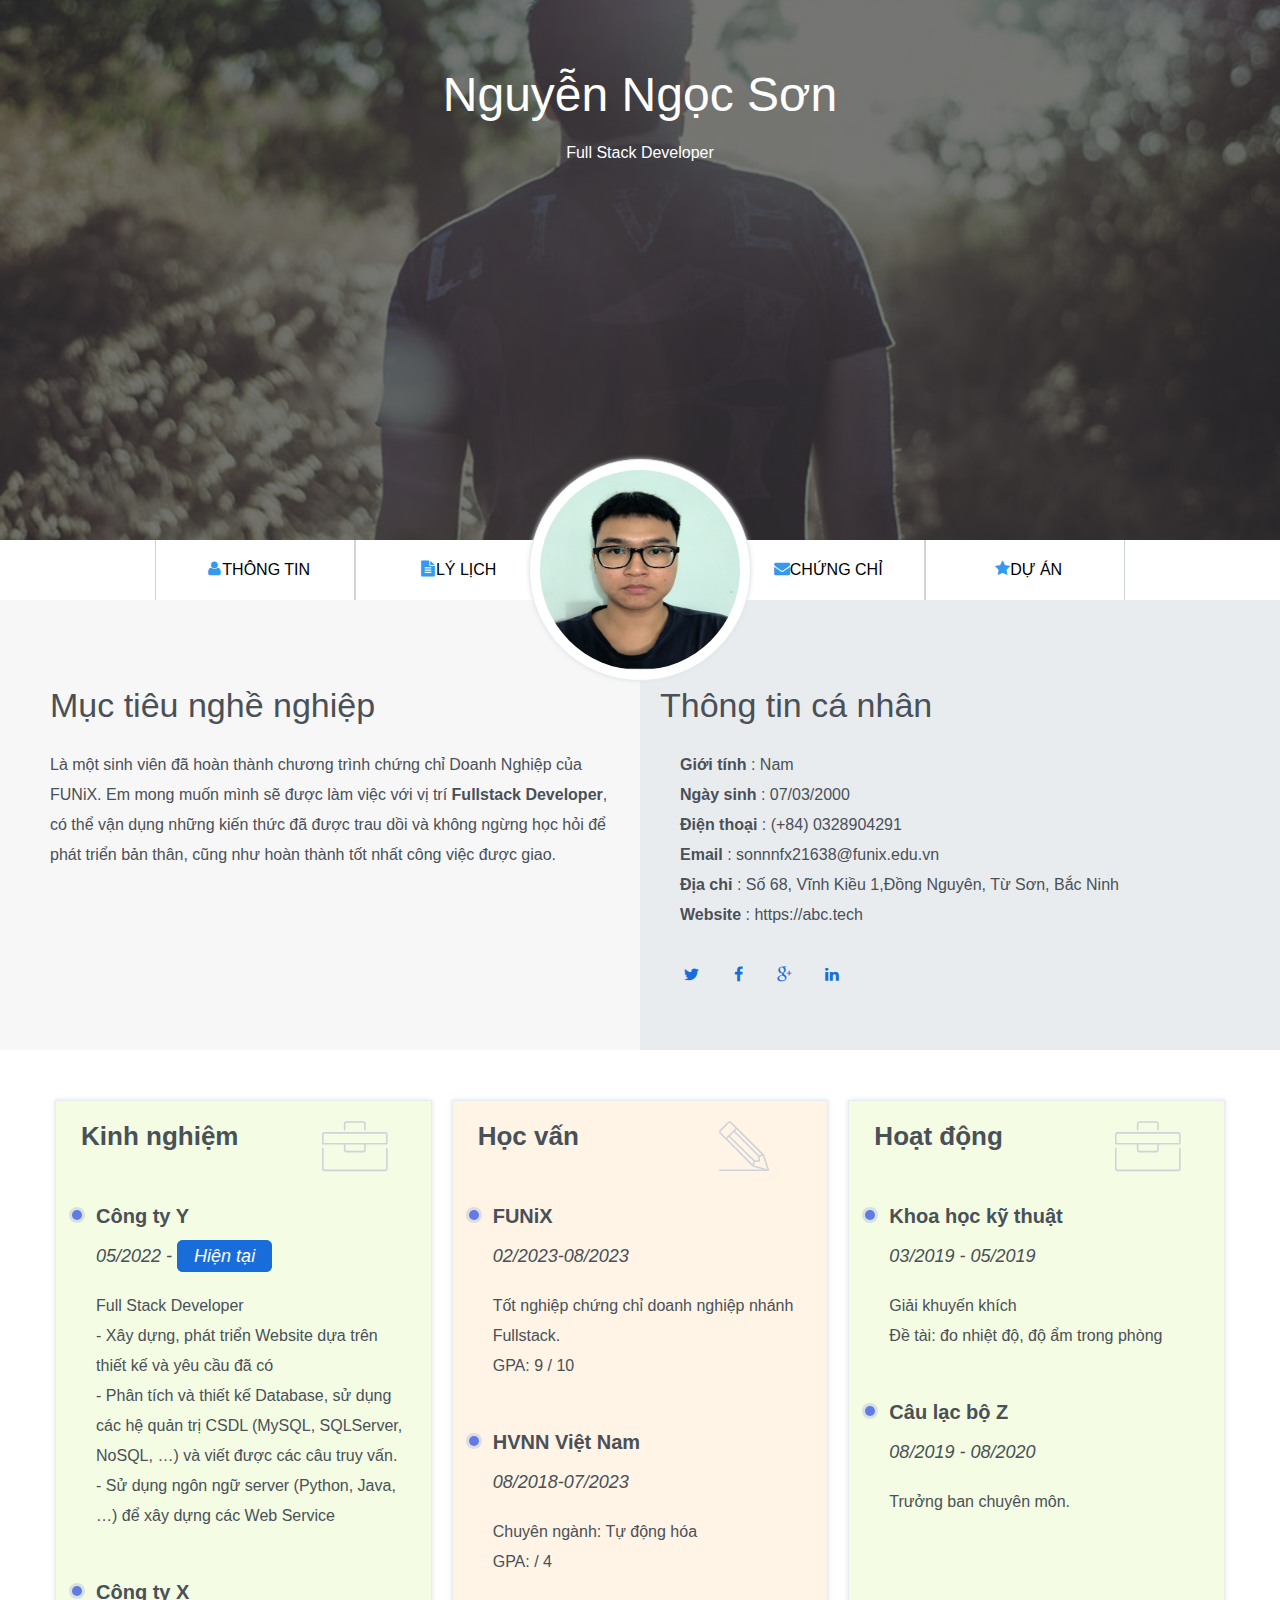
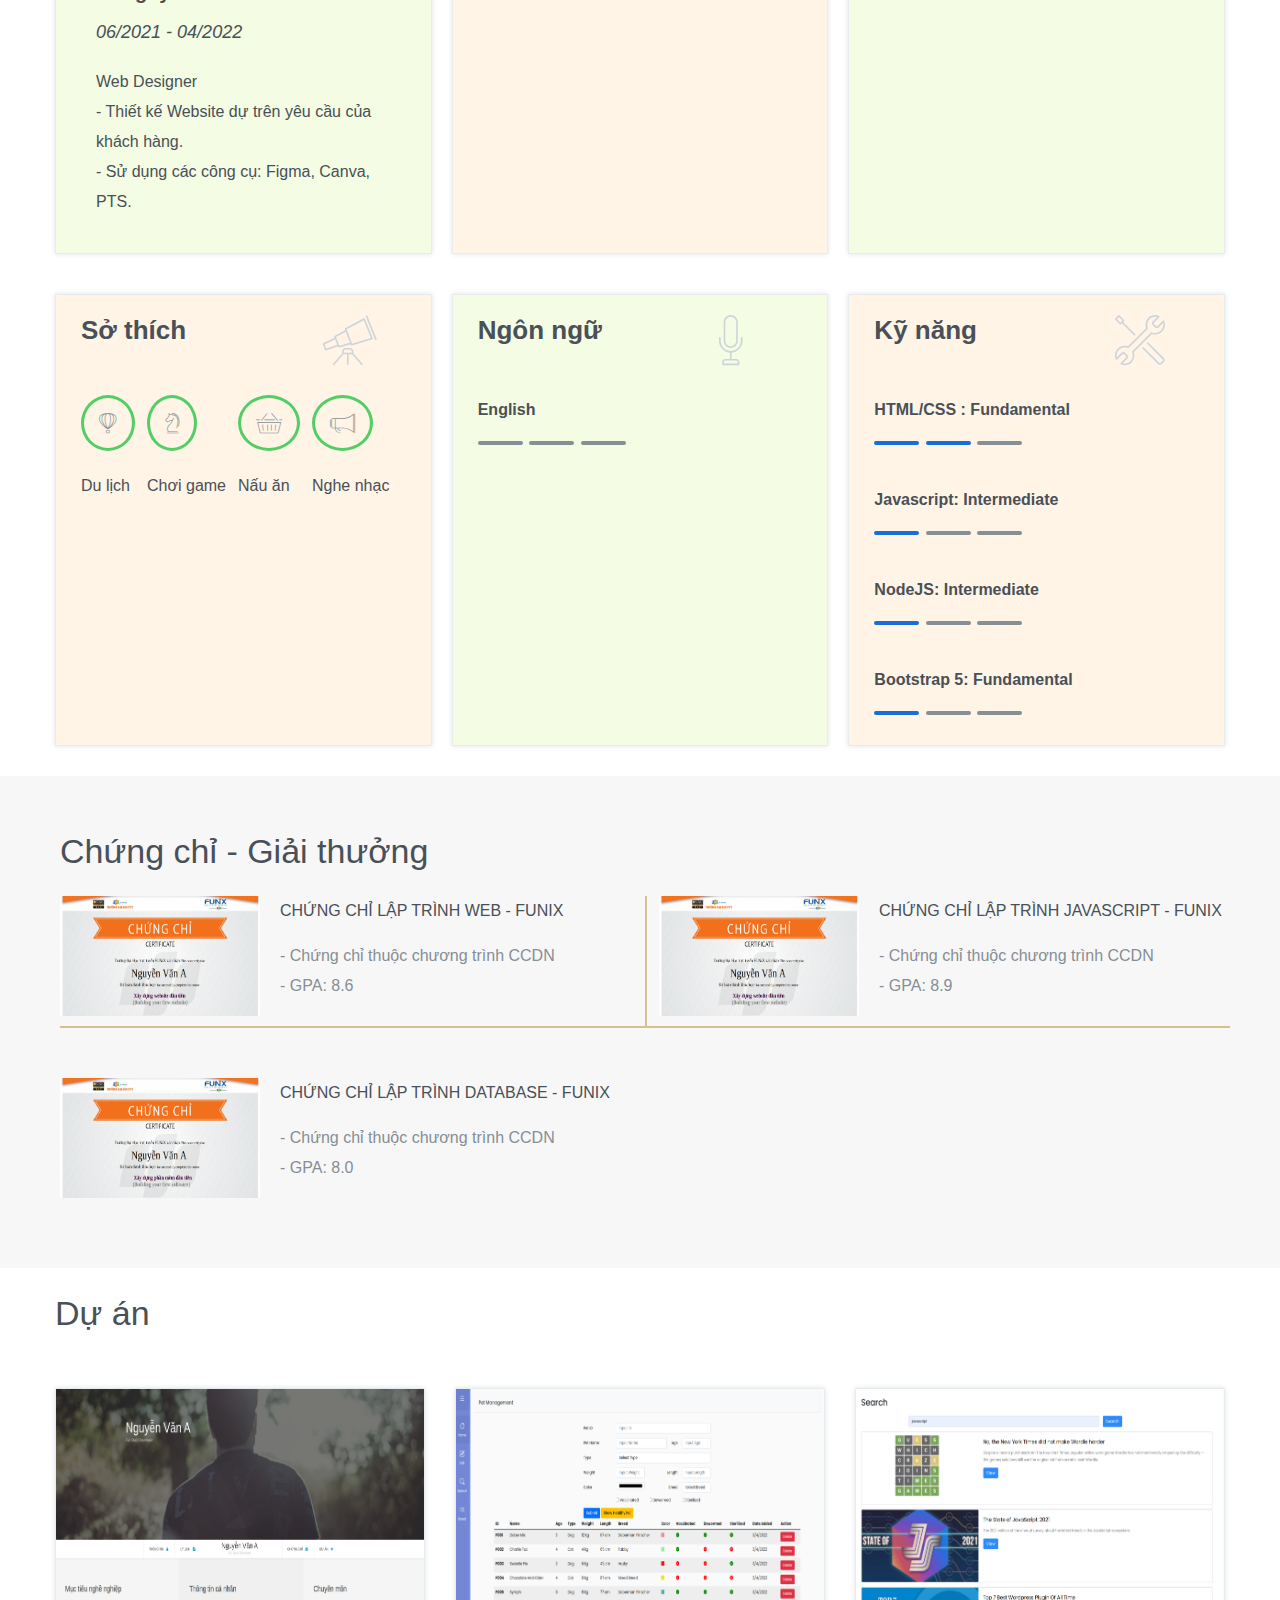
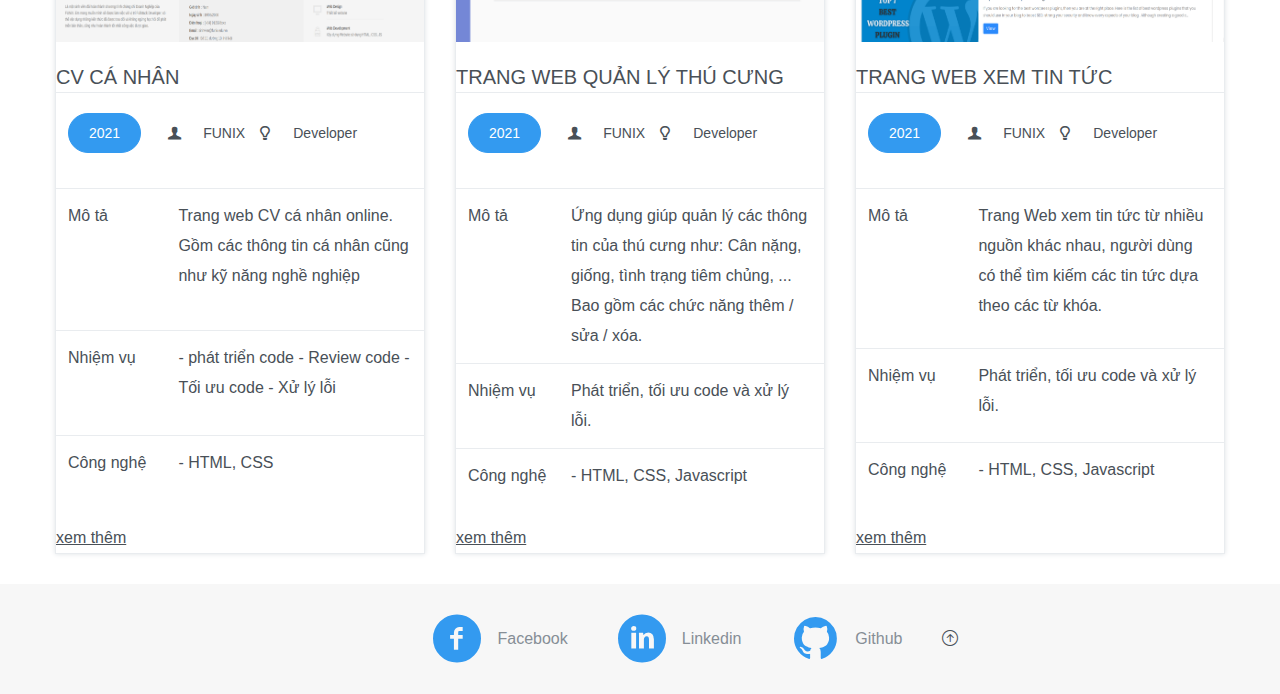
==== index.html @ aebd0c19 "first commit" ====
<!DOCTYPE html>
<html lang="en">
  <head>
    <meta charset="UTF-8" />
    <meta http-equiv="X-UA-Compatible" content="IE=edge" />
    <meta name="viewport" content="width=device-width, initial-scale=1.0" />
    <link
    rel="stylesheet"
    href="https://cdn.jsdelivr.net/npm/bootstrap-icons@1.3.0/font/bootstrap-icons.css"/>
    <link 
    href="https://cdn.jsdelivr.net/npm/bootstrap@5.0.2/dist/css/bootstrap.min.css" 
    rel="stylesheet" 
    integrity="sha384-EVSTQN3/azprG1Anm3QDgpJLIm9Nao0Yz1ztcQTwFspd3yD65VohhpuuCOmLASjC" 
    crossorigin="anonymous">
    <meta name="viewport" content="width=device-width, initial-scale=1.0">
    <link rel="stylesheet" href="./css/font.css" />
    <link rel="stylesheet" href="./css/laptop.css" />
    <link rel="stylesheet" href="./css/tablet.css" />
    <link rel="stylesheet" href="./css/mobile.css" />
    <title>Assignment 03</title>
  </head>
  <body class="position-relative">
    <div id="banner">
      <div class="banner-text">
        <h1 class="banner-name">Nguyễn Ngọc Sơn</h1>
        <span class="banner-job">Full Stack Developer</span>
      </div>
    </div>
  <!-- Navbar -->
    <section id="nav-bar">
      <nav class="container">
        <div class="user">
          <span class="nav-bar-icon icon-user"></span>
          <a href="#about" >THÔNG TIN</a>
        </div>
        <div class="doc-text-inv">
          <span class="nav-bar-icon icon-doc-text-inv"></span>
          <a href="#personal-info" >LÝ LỊCH</a>
        </div>
        <div class="mail-alt">
          <span class="nav-bar-icon icon-mail-alt"></span>
          <a href="#certificate">CHỨNG CHỈ</a>
        </div>
        <div class="star-1">
          <span class="nav-bar-icon icon-star-1"></span>
          <a href="#project" >DỰ ÁN</a>
        </div>
        <!-- <div>
          <p class="name">Nguyễn Ngọc Sơn</p>
          <p class="job">Full Stack Developer</p>
        </div> -->   
      
        <img class="default-avatar" src="images/default-avatar.png" alt="Ảnh cá nhân" />
      </nav>
    </section>

    <section id="about" class="bg-grey">
      <div class="container">
        <div id="target">
          <h1 class="section-title">Mục tiêu nghề nghiệp</h1>
          <p>
            Là một sinh viên đã hoàn thành chương trình chứng chỉ Doanh Nghiệp
            của FUNiX. Em mong muốn mình sẽ được làm việc với vị trí
            <b>Fullstack Developer</b>, có thể vận dụng những kiến thức đã được
            trau dồi và không ngừng học hỏi để phát triển bản thân, cũng như
            hoàn thành tốt nhất công việc được giao.
          </p>
        </div>
        <div id="personal-info">
          <h1 class="section-title">Thông tin cá nhân</h1>
          <div class="about-info">
            <p> <span>Giới tính</span> : Nam </p>
            <p> <span>Ngày sinh</span> : 07/03/2000 </p>
            <p> <span>Điện thoại</span> : (+84) 0328904291 </p>
            <p> <span>Email</span> : sonnnfx21638@funix.edu.vn </p>
            <p> <span>Địa chỉ</span> : Số 68, Vĩnh Kiều 1,Đồng Nguyên, Từ Sơn, Bắc
              Ninh </p>            
            <p> <span>Website</span> : https://abc.tech </p>
            </div>
          <div class="icon">
            <a class="icon-twitter" href="#"></a>
            <a class="icon-facebook" href="https://www.facebook.com/S07032000"></a>
            <a class="icon-gplus" href="#"></a>
            <a class="icon-linkedin" href="#"></a>           
          </div>
          
        </div>
      </div>
    </section>

    <section id="job-info">
      <div class="container">
        <div style="margin-top: 20px" class="job-info-item">
          <h1>Kinh nghiệm</h1>
          <p class="job-icon ic-toolbox"></p>
          <ol class="form_knvl">  
            <li>
              <p class="from">Công ty Y</p>      
            <p class="time">05/2022 - <span class="now">Hiện tại</span></p>            
            <p>Full Stack Developer</p>
              <p>
                - Xây dựng, phát triển Website dựa trên thiết kế và yêu cầu đã
                có
              </p>
              <p>
                - Phân tích và thiết kế Database, sử dụng các hệ quản trị CSDL
                (MySQL, SQLServer, NoSQL, …) và viết được các câu truy vấn.
              </p>
              <p>
                - Sử dụng ngôn ngữ server (Python, Java, …) để xây dựng các Web
                Service
              </p>     
            </li>
            <li>
              <p class="from">Công ty X</p>                 
              <p class="time">06/2021 - 04/2022</p>
              <p>Web Designer</p>
              <p>- Thiết kế Website dự trên yêu cầu của khách hàng.</p>
              <p>- Sử dụng các công cụ: Figma, Canva, PTS.</p>
            </li>
          </ol>

        </div>
        <div style="margin-top: 20px" class="job-info-item">
          <h1>Học vấn</h1>
          <p class="job-icon ic-pencil"></p>
          <ol class="form_knvl">  
            <li>
              <p class="from">FUNiX</p>          
              <p class="time">02/2023-08/2023</p>                      
              <p>Tốt nghiệp chứng chỉ doanh nghiệp nhánh Fullstack.</p>
              <p>GPA: 9 / 10</p>  
            </li>
            <li>
              <p class="from">HVNN Việt Nam</p>                  
              <p class="time">08/2018-07/2023</p>                     
              <p>Chuyên ngành: Tự động hóa</p>
              <p>GPA: / 4</p> 
            </li>                        
          </ol>
        </div>
        <div style="margin-top: 20px" class="job-info-item">
          <h1>Hoạt động</h1>
          <p class="job-icon ic-toolbox"></p>
          <ol class="form_knvl">  
            <li>
              <p class="from">Khoa học kỹ thuật</p>
              <p class="time">03/2019 - 05/2019</p>            
              <p>Giải khuyến khích</p>
              <p>Đề tài: đo nhiệt độ, độ ẩm trong phòng</p> 
            </li>
            <li>
              <p class="from">Câu lạc bộ Z</p>                               
              <p class="time">08/2019 - 08/2020</p>                      
              <p>Trưởng ban chuyên môn.</p>
            </li>
          </ol>                                   
        </div>
        <div style="margin-top: 20px" class="job-info-item">
          <h1>Sở thích</h1>
          <p class="job-icon ic-telescope"></p>
          <div class="section-content">
            <div>
              <p class="job-info-icon ic-hotairballoon"></p>
              <p>Du lịch</p>
            </div>
            <div>
              <p class="job-info-icon ic-strategy"></p>
              <p>Chơi game</p>
            </div>
            <div>
              <p class="job-info-icon ic-basket"></p>
              <p>Nấu ăn</p>
            </div>
            <div>
              <p class="job-info-icon ic-megaphone"></p>
              <p>Nghe nhạc</p>
            </div>                    
          </div>
        </div>
        <div style="margin-top: 20px" class="job-info-item">
          <h1>Ngôn ngữ</h1>
          <p class="job-icon ic-mic"></p>
          <div>
            <p class="skill">English</p>
            <span class="span-1"></span>
            <span class="span-1"></span>
            <span class="span-1"></span>
          </div>
          
        </div>
        <div style="margin-top: 20px" class="job-info-item">
          <h1>Kỹ năng</h1>
          <p class="job-icon ic-tools-2"></p>
          <div>
           <div class="form_kn">
            <div>
              <p class="skill">HTML/CSS : Fundamental</p>
            </div>
           </div>
           <span class="span"></span>
           <span class="span"></span>
           <span class="span-1"></span>
           <div class="form_kn">              
                <p class="skill">Javascript: Intermediate</p>                                                       
           </div>
           <span class="span"></span>
           <span class="span-1"></span>
           <span class="span-1"></span>
           <div class="form_kn">             
                  <p class="skill">NodeJS: Intermediate</p>               
           </div>
           <span class="span"></span>
           <span class="span-1"></span>
           <span class="span-1"></span>
           <div class="form_kn">
                  <p class="skill">Bootstrap 5: Fundamental</p>
           </div>
           <span class="span"></span>
           <span class="span-1"></span>
           <span class="span-1"></span>
          </div>
        </div>
      </div>
    </section>
    <section id="certificate" class="bg-grey">
      <div class="container">
        <h1 class="section-title">Chứng chỉ - Giải thưởng</h1>
        <div class="cc-gt WEB">
          <div>
            <img class="bg-grey-img" src="images/Cert_WEB.png"  alt="chứng chỉWEB - FUNIX" />
          </div>
          <div class="text">        
          <p>CHỨNG CHỈ LẬP TRÌNH WEB - FUNIX</p>
          <div class="text_01">
            <p> - Chứng chỉ thuộc chương trình CCDN</p>
            <p> - GPA: 8.6</p>
          </div>
          </div>
        </div>
        <div class="cc-gt JAVASCRIPT">
          <div>
            <img class="bg-grey-img" src="images/Cert_DBI.png"  alt="chứng chỉ JAVASCRIPT - FUNIX" />
          </div>
          <div class="text">         
          <p>CHỨNG CHỈ LẬP TRÌNH JAVASCRIPT - FUNIX</p>
          <div class="text_01">
            <p> - Chứng chỉ thuộc chương trình CCDN</p>
            <p> - GPA: 8.9</p>
          </div>
          </div>
        </div>
        <div class="cc-gt DATABASE">
          <div>
            <img class="bg-grey-img" src="images/Cert_PRF.png"  alt="chứng chỉ DATABASE - FUNIX" />
          </div>
          <div class="text">          
          <p>CHỨNG CHỈ LẬP TRÌNH DATABASE - FUNIX</p>
          <div class="text_01">
            <p> - Chứng chỉ thuộc chương trình CCDN</p>
            <p> - GPA: 8.0</p>
          </div>
          </div>
        </div>
      </div>     
    </section>

    <section id="project">
      <div class="container">
        <h1 class="section-title">Dự án</h1>     
      <div class="cv">
        <img class= "project-img" src="images/project_1.png" alt="Ảnh project_1" />
        <div class="web">
          <p>CV CÁ NHÂN</p>
        </div>
        <div class="info">
          <span class="year">2021</span>
          <div>
            <span class="icon-user-1"></span>
            <span>FUNIX</span>
          </div>
          <div>
            <span class="icon-lamp"></span>
            <span>Developer</span>
          </div>
        </div>
        <table>
          <tr>
            <td style="width:30%">Mô tả</td>
            <td >Trang web CV cá nhân online. Gồm các thông tin cá nhân cũng như kỹ năng nghề nghiệp</td>            
          </tr>
          <tr>           
            <td>Nhiệm vụ</td>
            <td>- phát triển code - Review code - Tối ưu code - Xử lý lỗi</td>           
          </tr>
          <tr>
            <td >Công nghệ</td>
            <td>- HTML, CSS</td>
          </tr>
        </table>
        <div>
          <a href="digital-cv.html" target="_blank">xem thêm</a>
        </div>
      </div>
      <div class="qltc">
        <img class= "project-img" src="images/project_2.png" alt="Ảnh trang web quản lý thú cưng"/>       
        <div class="web">
          <p>TRANG WEB QUẢN LÝ THÚ CƯNG</p>
        </div>
        <div class="info">
          <span class="year">2021</span>
          <div>
            <span class="icon-user-1"></span>
            <span>FUNIX</span>
          </div>
          <div>
            <span class="icon-lamp"></span>
            <span>Developer</span>
          </div>
        </div>
        <table>
          <tr>
            <td style="width:28%">Mô tả</td>           
            <td>Ứng dụng giúp quản lý các thông tin của thú cưng như: Cân nặng, giống, tình trạng tiêm chủng, ... Bao gồm các chức năng thêm / sửa / xóa.</td>            
          </tr>
          <tr>           
            <td>Nhiệm vụ</td>
            <td>Phát triển, tối ưu code và xử lý lỗi.</td>           
          </tr>
          <tr>
            <td>Công nghệ</td>
            <td>- HTML, CSS, Javascript</td>
          </tr>
        </table>
        <a href="digital-cv.html" target="_blank">xem thêm</a>
      </div>
      <div class="xtt">
        <img class= "project-img" src="images/project_3.png" alt="Ảnh trang web xem tin tức"/>
        <div class="web">
          <p>TRANG WEB XEM TIN TỨC</p>
        </div>
        <div class="info">
          <span class="year">2021</span>
          <div>
            <span class="icon-user-1"></span>
            <span>FUNIX</span>
          </div>
          <div>
            <span class="icon-lamp"></span>
            <span>Developer</span>
          </div>
          
        </div>
        <table>
          <tr>
            <td style="width:30%">Mô tả</td>
            <td> Trang Web xem tin tức từ nhiều nguồn khác
            nhau, người dùng có thể tìm kiếm các tin tức dựa theo các từ khóa.</td>            
          </tr>
          <tr>           
            <td>Nhiệm vụ</td>
            <td>Phát triển, tối ưu code và xử lý lỗi.</td>           
          </tr>
          <tr>
            <td>Công nghệ</td>
            <td>- HTML, CSS, Javascript</td>
          </tr>
        </table>
        <a href="digital-cv.html" target="_blank">xem thêm</a>
      </div>
    
  
      </div>
    </div>
    </section>

    <section id="footer" class="bg-grey">
      <div class="container">
        <a href="https://www.facebook.com/S07032000" class="icon-footer icon-facebook-circled"></a>
        <a href="https://www.facebook.com/S07032000">Facebook</a>
        <a href="#" class="icon-footer icon-linkedin-circled"></a>
        <a href="#">Linkedin</a>
        <a href="https://github.com/sonvk123" class="icon-footer icon-github-circled"></a>
        <a href="https://github.com/sonvk123">Github</a>  
        <a href="#" class="position-absolute bottom-0 end-0">
          <i class="bi-arrow-up-circle h1"></i>
        </a> 
      </div>     
    </section>
    <script
      src="https://cdn.jsdelivr.net/npm/bootstrap@5.1.3/dist/js/bootstrap.bundle.min.js"
      integrity="sha384-ka7Sk0Gln4gmtz2MlQnikT1wXgYsOg+OMhuP+IlRH9sENBO0LRn5q+8nbTov4+1p"
      crossorigin="anonymous"
    ></script>
    
  </body>
</html>
---- css/font.css ----
@font-face {
	font-family: 'open_sanslight';
	src: url('../fonts/OpenSans-Light-webfont.eot');
	src: url('../fonts/OpenSans-Light-webfont.eot#iefix') format('embedded-opentype'),
		url('../fonts/OpenSans-Light-webfont.woff') format('woff'),
		url('../fonts/OpenSans-Light-webfont.ttf') format('truetype'),
		url('../fonts/OpenSans-Light-webfont.svg#open_sanslight') format('svg');
	font-weight: normal;
	font-style: normal;

}

@font-face {
	font-family: 'open_sansitalic';
	src: url('../fonts/OpenSans-Italic-webfont.eot');
	src: url('../fonts/OpenSans-Italic-webfont.eot#iefix') format('embedded-opentype'),
		url('../fonts/OpenSans-Italic-webfont.woff') format('woff'),
		url('../fonts/OpenSans-Italic-webfont.ttf') format('truetype'),
		url('../fonts/OpenSans-Italic-webfont.svg#open_sansitalic') format('svg');
	font-weight: normal;
	font-style: normal;

}

@font-face {
	font-family: 'open_sanssemibold';
	src: url('../fonts/OpenSans-Semibold-webfont.eot');
	src: url('../fonts/OpenSans-Semibold-webfont.eot#iefix') format('embedded-opentype'),
		url('../fonts/OpenSans-Semibold-webfont.woff') format('woff'),
		url('../fonts/OpenSans-Semibold-webfont.ttf') format('truetype'),
		url('../fonts/OpenSans-Semibold-webfont.svg#open_sanssemibold') format('svg');
	font-weight: normal;
	font-style: normal;

}


@font-face {
	font-family: 'open_sanslight_italic';
	src: url('../fonts/OpenSans-LightItalic-webfont.eot');
	src: url('../fonts/OpenSans-LightItalic-webfont.eot#iefix') format('embedded-opentype'),
		url('../fonts/OpenSans-LightItalic-webfont.woff') format('woff'),
		url('../fonts/OpenSans-LightItalic-webfont.ttf') format('truetype'),
		url('../fonts/OpenSans-LightItalic-webfont.svg#open_sanslight_italic') format('svg');
	font-weight: normal;
	font-style: normal;

}

@font-face {
	font-family: 'open_sansregular';
	src: url('../fonts/OpenSans-Regular-webfont.eot');
	src: url('../fonts/OpenSans-Regular-webfont.eot#iefix') format('embedded-opentype'),
		url('../fonts/OpenSans-Regular-webfont.woff') format('woff'),
		url('../fonts/OpenSans-Regular-webfont.ttf') format('truetype'),
		url('../fonts/OpenSans-Regular-webfont.svg#open_sansregular') format('svg');
	font-weight: normal;
	font-style: normal;

}


@font-face {
	font-family: 'fontello';
	src: url('../fonts/fontello.eot');
	src: url('../fonts/fontello.eot#iefix') format('embedded-opentype'),
		url('../fonts/fontello.woff') format('woff'),
		url('../fonts/fontello.ttf') format('truetype'),
		url('../fonts/fontello.svg#fontello') format('svg');
	font-weight: normal;
	font-style: normal;
}

[class^="icon-"]:before,
[class*=" icon-"]:before {
	font-family: "fontello";
	font-style: normal;
	font-weight: normal;
	speak: none;

	display: inline-block;
	text-decoration: inherit;
	width: 1em;
	margin-right: .2em;
	text-align: center;
	/* opacity: .8; */

	/* For safety - reset parent styles, that can break glyph codes*/
	font-variant: normal;
	text-transform: none;

	/* fix buttons height, for twitter bootstrap */
	line-height: 1em;

	/* Animation center compensation - margins should be symmetric */
	/* remove if not needed */
	margin-left: .2em;

	/* you can be more comfortable with increased icons size */
	/* font-size: 120%; */

	/* Font smoothing. That was taken from TWBS */
	-webkit-font-smoothing: antialiased;
	-moz-osx-font-smoothing: grayscale;

	/* Uncomment for 3D effect */
	/* text-shadow: 1px 1px 1px rgba(127, 127, 127, 0.3); */
}

.icon-emo-happy:before {
	content: '\e800';
}

/* '' */
.icon-emo-wink:before {
	content: '\e801';
}

/* '' */
.icon-emo-wink2:before {
	content: '\e802';
}

/* '' */
.icon-emo-unhappy:before {
	content: '\e803';
}

/* '' */
.icon-emo-sleep:before {
	content: '\e804';
}

/* '' */
.icon-emo-thumbsup:before {
	content: '\e805';
}

/* '' */
.icon-emo-devil:before {
	content: '\e806';
}

/* '' */
.icon-emo-surprised:before {
	content: '\e807';
}

/* '' */
.icon-emo-tongue:before {
	content: '\e808';
}

/* '' */
.icon-emo-coffee:before {
	content: '\e809';
}

/* '' */
.icon-emo-sunglasses:before {
	content: '\e80a';
}

/* '' */
.icon-emo-displeased:before {
	content: '\e80b';
}

/* '' */
.icon-emo-beer:before {
	content: '\e80c';
}

/* '' */
.icon-emo-grin:before {
	content: '\e80d';
}

/* '' */
.icon-emo-angry:before {
	content: '\e80e';
}

/* '' */
.icon-emo-saint:before {
	content: '\e80f';
}

/* '' */
.icon-emo-cry:before {
	content: '\e810';
}

/* '' */
.icon-emo-shoot:before {
	content: '\e811';
}

/* '' */
.icon-emo-squint:before {
	content: '\e812';
}

/* '' */
.icon-emo-laugh:before {
	content: '\e813';
}

/* '' */
.icon-spin1:before {
	content: '\e814';
}

/* '' */
.icon-spin2:before {
	content: '\e815';
}

/* '' */
.icon-spin3:before {
	content: '\e816';
}

/* '' */
.icon-spin4:before {
	content: '\e817';
}

/* '' */
.icon-spin5:before {
	content: '\e818';
}

/* '' */
.icon-spin6:before {
	content: '\e819';
}

/* '' */
.icon-firefox:before {
	content: '\e81a';
}

/* '' */
.icon-chrome:before {
	content: '\e81b';
}

/* '' */
.icon-opera:before {
	content: '\e81c';
}

/* '' */
.icon-ie:before {
	content: '\e81d';
}

/* '' */
.icon-crown:before {
	content: '\e81e';
}

/* '' */
.icon-crown-plus:before {
	content: '\e81f';
}

/* '' */
.icon-crown-minus:before {
	content: '\e820';
}

/* '' */
.icon-marquee:before {
	content: '\e821';
}

/* '' */
.icon-glass:before {
	content: '\e822';
}

/* '' */
.icon-music:before {
	content: '\e823';
}

/* '' */
.icon-search:before {
	content: '\e824';
}

/* '' */
.icon-mail:before {
	content: '\e825';
}

/* '' */
.icon-mail-alt:before {
	content: '\e826';
}

/* '' */
.icon-mail-squared:before {
	content: '\e827';
}

/* '' */
.icon-heart:before {
	content: '\e828';
}

/* '' */
.icon-heart-empty:before {
	content: '\e829';
}

/* '' */
.icon-star-1:before {
	content: '\e82a';
}

/* '' */
.icon-star-empty-1:before {
	content: '\e82b';
}

/* '' */
.icon-star-half:before {
	content: '\e82c';
}

/* '' */
.icon-star-half-alt:before {
	content: '\e82d';
}

/* '' */
.icon-user:before {
	content: '\e82e';
}

/* '' */
.icon-user-plus:before {
	content: '\e82f';
}

/* '' */
.icon-user-times:before {
	content: '\e830';
}

/* '' */
.icon-users:before {
	content: '\e831';
}

/* '' */
.icon-male:before {
	content: '\e832';
}

/* '' */
.icon-female:before {
	content: '\e833';
}

/* '' */
.icon-child:before {
	content: '\e834';
}

/* '' */
.icon-user-secret:before {
	content: '\e835';
}

/* '' */
.icon-video:before {
	content: '\e836';
}

/* '' */
.icon-videocam:before {
	content: '\e837';
}

/* '' */
.icon-picture:before {
	content: '\e838';
}

/* '' */
.icon-camera:before {
	content: '\e839';
}

/* '' */
.icon-camera-alt:before {
	content: '\e83a';
}

/* '' */
.icon-th-large:before {
	content: '\e83b';
}

/* '' */
.icon-th:before {
	content: '\e83c';
}

/* '' */
.icon-th-list:before {
	content: '\e83d';
}

/* '' */
.icon-ok:before {
	content: '\e83e';
}

/* '' */
.icon-ok-circled:before {
	content: '\e83f';
}

/* '' */
.icon-ok-circled2:before {
	content: '\e840';
}

/* '' */
.icon-ok-squared:before {
	content: '\e841';
}

/* '' */
.icon-cancel:before {
	content: '\e842';
}

/* '' */
.icon-cancel-circled:before {
	content: '\e843';
}

/* '' */
.icon-cancel-circled2:before {
	content: '\e844';
}

/* '' */
.icon-plus:before {
	content: '\e845';
}

/* '' */
.icon-plus-circled:before {
	content: '\e846';
}

/* '' */
.icon-plus-squared:before {
	content: '\e847';
}

/* '' */
.icon-plus-squared-alt:before {
	content: '\e848';
}

/* '' */
.icon-minus:before {
	content: '\e849';
}

/* '' */
.icon-minus-circled:before {
	content: '\e84a';
}

/* '' */
.icon-minus-squared:before {
	content: '\e84b';
}

/* '' */
.icon-minus-squared-alt:before {
	content: '\e84c';
}

/* '' */
.icon-help:before {
	content: '\e84d';
}

/* '' */
.icon-help-circled:before {
	content: '\e84e';
}

/* '' */
.icon-info-circled:before {
	content: '\e84f';
}

/* '' */
.icon-info:before {
	content: '\e850';
}

/* '' */
.icon-home:before {
	content: '\e851';
}

/* '' */
.icon-link:before {
	content: '\e852';
}

/* '' */
.icon-unlink:before {
	content: '\e853';
}

/* '' */
.icon-link-ext:before {
	content: '\e854';
}

/* '' */
.icon-link-ext-alt:before {
	content: '\e855';
}

/* '' */
.icon-attach:before {
	content: '\e856';
}

/* '' */
.icon-lock:before {
	content: '\e857';
}

/* '' */
.icon-lock-open:before {
	content: '\e858';
}

/* '' */
.icon-lock-open-alt:before {
	content: '\e859';
}

/* '' */
.icon-pin:before {
	content: '\e85a';
}

/* '' */
.icon-eye:before {
	content: '\e85b';
}

/* '' */
.icon-eye-off:before {
	content: '\e85c';
}

/* '' */
.icon-tag-1:before {
	content: '\e85d';
}

/* '' */
.icon-tags:before {
	content: '\e85e';
}

/* '' */
.icon-bookmark:before {
	content: '\e85f';
}

/* '' */
.icon-bookmark-empty:before {
	content: '\e860';
}

/* '' */
.icon-flag:before {
	content: '\e861';
}

/* '' */
.icon-flag-empty:before {
	content: '\e862';
}

/* '' */
.icon-flag-checkered:before {
	content: '\e863';
}

/* '' */
.icon-thumbs-up:before {
	content: '\e864';
}

/* '' */
.icon-thumbs-down:before {
	content: '\e865';
}

/* '' */
.icon-thumbs-up-alt:before {
	content: '\e866';
}

/* '' */
.icon-thumbs-down-alt:before {
	content: '\e867';
}

/* '' */
.icon-download:before {
	content: '\e868';
}

/* '' */
.icon-upload:before {
	content: '\e869';
}

/* '' */
.icon-download-cloud:before {
	content: '\e86a';
}

/* '' */
.icon-upload-cloud:before {
	content: '\e86b';
}

/* '' */
.icon-reply:before {
	content: '\e86c';
}

/* '' */
.icon-reply-all:before {
	content: '\e86d';
}

/* '' */
.icon-forward:before {
	content: '\e86e';
}

/* '' */
.icon-quote-left:before {
	content: '\e86f';
}

/* '' */
.icon-quote-right:before {
	content: '\e870';
}

/* '' */
.icon-code:before {
	content: '\e871';
}

/* '' */
.icon-export:before {
	content: '\e872';
}

/* '' */
.icon-export-alt:before {
	content: '\e873';
}

/* '' */
.icon-share:before {
	content: '\e874';
}

/* '' */
.icon-share-squared:before {
	content: '\e875';
}

/* '' */
.icon-pencil:before {
	content: '\e876';
}

/* '' */
.icon-pencil-squared:before {
	content: '\e877';
}

/* '' */
.icon-edit:before {
	content: '\e878';
}

/* '' */
.icon-print:before {
	content: '\e879';
}

/* '' */
.icon-retweet:before {
	content: '\e87a';
}

/* '' */
.icon-keyboard:before {
	content: '\e87b';
}

/* '' */
.icon-gamepad:before {
	content: '\e87c';
}

/* '' */
.icon-comment:before {
	content: '\e87d';
}

/* '' */
.icon-chat:before {
	content: '\e87e';
}

/* '' */
.icon-comment-empty:before {
	content: '\e87f';
}

/* '' */
.icon-chat-empty:before {
	content: '\e880';
}

/* '' */
.icon-bell:before {
	content: '\e881';
}

/* '' */
.icon-bell-alt:before {
	content: '\e882';
}

/* '' */
.icon-bell-off:before {
	content: '\e883';
}

/* '' */
.icon-bell-off-empty:before {
	content: '\e884';
}

/* '' */
.icon-attention-alt:before {
	content: '\e885';
}

/* '' */
.icon-attention:before {
	content: '\e886';
}

/* '' */
.icon-attention-circled:before {
	content: '\e887';
}

/* '' */
.icon-location:before {
	content: '\e888';
}

/* '' */
.icon-direction:before {
	content: '\e889';
}

/* '' */
.icon-compass:before {
	content: '\e88a';
}

/* '' */
.icon-trash:before {
	content: '\e88b';
}

/* '' */
.icon-trash-empty:before {
	content: '\e88c';
}

/* '' */
.icon-doc:before {
	content: '\e88d';
}

/* '' */
.icon-docs:before {
	content: '\e88e';
}

/* '' */
.icon-doc-text:before {
	content: '\e88f';
}

/* '' */
.icon-doc-inv:before {
	content: '\e890';
}

/* '' */
.icon-doc-text-inv:before {
	content: '\e891';
}

/* '' */
.icon-file-pdf:before {
	content: '\e892';
}

/* '' */
.icon-file-word:before {
	content: '\e893';
}

/* '' */
.icon-file-excel:before {
	content: '\e894';
}

/* '' */
.icon-file-powerpoint:before {
	content: '\e895';
}

/* '' */
.icon-file-image:before {
	content: '\e896';
}

/* '' */
.icon-file-archive:before {
	content: '\e897';
}

/* '' */
.icon-file-audio:before {
	content: '\e898';
}

/* '' */
.icon-file-video:before {
	content: '\e899';
}

/* '' */
.icon-file-code:before {
	content: '\e89a';
}

/* '' */
.icon-folder:before {
	content: '\e89b';
}

/* '' */
.icon-folder-open:before {
	content: '\e89c';
}

/* '' */
.icon-folder-empty:before {
	content: '\e89d';
}

/* '' */
.icon-folder-open-empty:before {
	content: '\e89e';
}

/* '' */
.icon-box:before {
	content: '\e89f';
}

/* '' */
.icon-rss:before {
	content: '\e8a0';
}

/* '' */
.icon-rss-squared:before {
	content: '\e8a1';
}

/* '' */
.icon-phone:before {
	content: '\e8a2';
}

/* '' */
.icon-phone-squared:before {
	content: '\e8a3';
}

/* '' */
.icon-fax:before {
	content: '\e8a4';
}

/* '' */
.icon-menu:before {
	content: '\e8a5';
}

/* '' */
.icon-cog:before {
	content: '\e8a6';
}

/* '' */
.icon-cog-alt:before {
	content: '\e8a7';
}

/* '' */
.icon-wrench:before {
	content: '\e8a8';
}

/* '' */
.icon-sliders:before {
	content: '\e8a9';
}

/* '' */
.icon-basket:before {
	content: '\e8aa';
}

/* '' */
.icon-cart-plus:before {
	content: '\e8ab';
}

/* '' */
.icon-cart-arrow-down:before {
	content: '\e8ac';
}

/* '' */
.icon-calendar:before {
	content: '\e8ad';
}

/* '' */
.icon-calendar-empty:before {
	content: '\e8ae';
}

/* '' */
.icon-login:before {
	content: '\e8af';
}

/* '' */
.icon-logout:before {
	content: '\e8b0';
}

/* '' */
.icon-mic:before {
	content: '\e8b1';
}

/* '' */
.icon-mute:before {
	content: '\e8b2';
}

/* '' */
.icon-volume-off:before {
	content: '\e8b3';
}

/* '' */
.icon-volume-down:before {
	content: '\e8b4';
}

/* '' */
.icon-volume-up:before {
	content: '\e8b5';
}

/* '' */
.icon-headphones:before {
	content: '\e8b6';
}

/* '' */
.icon-clock:before {
	content: '\e8b7';
}

/* '' */
.icon-lightbulb:before {
	content: '\e8b8';
}

/* '' */
.icon-block:before {
	content: '\e8b9';
}

/* '' */
.icon-resize-full:before {
	content: '\e8ba';
}

/* '' */
.icon-resize-full-alt:before {
	content: '\e8bb';
}

/* '' */
.icon-resize-small:before {
	content: '\e8bc';
}

/* '' */
.icon-resize-vertical:before {
	content: '\e8bd';
}

/* '' */
.icon-resize-horizontal:before {
	content: '\e8be';
}

/* '' */
.icon-move:before {
	content: '\e8bf';
}

/* '' */
.icon-zoom-in:before {
	content: '\e8c0';
}

/* '' */
.icon-zoom-out:before {
	content: '\e8c1';
}

/* '' */
.icon-down-circled2:before {
	content: '\e8c2';
}

/* '' */
.icon-up-circled2:before {
	content: '\e8c3';
}

/* '' */
.icon-left-circled2:before {
	content: '\e8c4';
}

/* '' */
.icon-right-circled2:before {
	content: '\e8c5';
}

/* '' */
.icon-down-dir:before {
	content: '\e8c6';
}

/* '' */
.icon-up-dir:before {
	content: '\e8c7';
}

/* '' */
.icon-left-dir:before {
	content: '\e8c8';
}

/* '' */
.icon-right-dir:before {
	content: '\e8c9';
}

/* '' */
.icon-down-open:before {
	content: '\e8ca';
}

/* '' */
.icon-left-open:before {
	content: '\e8cb';
}

/* '' */
.icon-right-open:before {
	content: '\e8cc';
}

/* '' */
.icon-up-open:before {
	content: '\e8cd';
}

/* '' */
.icon-angle-left:before {
	content: '\e8ce';
}

/* '' */
.icon-angle-right:before {
	content: '\e8cf';
}

/* '' */
.icon-angle-up:before {
	content: '\e8d0';
}

/* '' */
.icon-angle-down:before {
	content: '\e8d1';
}

/* '' */
.icon-angle-circled-left:before {
	content: '\e8d2';
}

/* '' */
.icon-angle-circled-right:before {
	content: '\e8d3';
}

/* '' */
.icon-angle-circled-up:before {
	content: '\e8d4';
}

/* '' */
.icon-angle-circled-down:before {
	content: '\e8d5';
}

/* '' */
.icon-angle-double-left:before {
	content: '\e8d6';
}

/* '' */
.icon-angle-double-right:before {
	content: '\e8d7';
}

/* '' */
.icon-angle-double-up:before {
	content: '\e8d8';
}

/* '' */
.icon-angle-double-down:before {
	content: '\e8d9';
}

/* '' */
.icon-down:before {
	content: '\e8da';
}

/* '' */
.icon-left:before {
	content: '\e8db';
}

/* '' */
.icon-right:before {
	content: '\e8dc';
}

/* '' */
.icon-up:before {
	content: '\e8dd';
}

/* '' */
.icon-down-big:before {
	content: '\e8de';
}

/* '' */
.icon-left-big:before {
	content: '\e8df';
}

/* '' */
.icon-right-big:before {
	content: '\e8e0';
}

/* '' */
.icon-up-big:before {
	content: '\e8e1';
}

/* '' */
.icon-right-hand:before {
	content: '\e8e2';
}

/* '' */
.icon-left-hand:before {
	content: '\e8e3';
}

/* '' */
.icon-up-hand:before {
	content: '\e8e4';
}

/* '' */
.icon-down-hand:before {
	content: '\e8e5';
}

/* '' */
.icon-left-circled:before {
	content: '\e8e6';
}

/* '' */
.icon-right-circled:before {
	content: '\e8e7';
}

/* '' */
.icon-up-circled:before {
	content: '\e8e8';
}

/* '' */
.icon-down-circled:before {
	content: '\e8e9';
}

/* '' */
.icon-cw:before {
	content: '\e8ea';
}

/* '' */
.icon-ccw:before {
	content: '\e8eb';
}

/* '' */
.icon-arrows-cw:before {
	content: '\e8ec';
}

/* '' */
.icon-level-up:before {
	content: '\e8ed';
}

/* '' */
.icon-level-down:before {
	content: '\e8ee';
}

/* '' */
.icon-shuffle:before {
	content: '\e8ef';
}

/* '' */
.icon-exchange:before {
	content: '\e8f0';
}

/* '' */
.icon-history:before {
	content: '\e8f1';
}

/* '' */
.icon-expand:before {
	content: '\e8f2';
}

/* '' */
.icon-collapse:before {
	content: '\e8f3';
}

/* '' */
.icon-expand-right:before {
	content: '\e8f4';
}

/* '' */
.icon-collapse-left:before {
	content: '\e8f5';
}

/* '' */
.icon-play:before {
	content: '\e8f6';
}

/* '' */
.icon-play-circled:before {
	content: '\e8f7';
}

/* '' */
.icon-play-circled2:before {
	content: '\e8f8';
}

/* '' */
.icon-stop:before {
	content: '\e8f9';
}

/* '' */
.icon-pause:before {
	content: '\e8fa';
}

/* '' */
.icon-to-end:before {
	content: '\e8fb';
}

/* '' */
.icon-to-end-alt:before {
	content: '\e8fc';
}

/* '' */
.icon-to-start:before {
	content: '\e8fd';
}

/* '' */
.icon-to-start-alt:before {
	content: '\e8fe';
}

/* '' */
.icon-fast-fw:before {
	content: '\e8ff';
}

/* '' */
.icon-fast-bw:before {
	content: '\e900';
}

/* '' */
.icon-eject:before {
	content: '\e901';
}

/* '' */
.icon-target:before {
	content: '\e902';
}

/* '' */
.icon-signal:before {
	content: '\e903';
}

/* '' */
.icon-wifi:before {
	content: '\e904';
}

/* '' */
.icon-award:before {
	content: '\e905';
}

/* '' */
.icon-desktop:before {
	content: '\e906';
}

/* '' */
.icon-laptop:before {
	content: '\e907';
}

/* '' */
.icon-tablet:before {
	content: '\e908';
}

/* '' */
.icon-mobile:before {
	content: '\e909';
}

/* '' */
.icon-inbox:before {
	content: '\e90a';
}

/* '' */
.icon-globe:before {
	content: '\e90b';
}

/* '' */
.icon-sun:before {
	content: '\e90c';
}

/* '' */
.icon-cloud:before {
	content: '\e90d';
}

/* '' */
.icon-flash:before {
	content: '\e90e';
}

/* '' */
.icon-moon:before {
	content: '\e90f';
}

/* '' */
.icon-umbrella-1:before {
	content: '\e910';
}

/* '' */
.icon-flight:before {
	content: '\e911';
}

/* '' */
.icon-fighter-jet:before {
	content: '\e912';
}

/* '' */
.icon-paper-plane:before {
	content: '\e913';
}

/* '' */
.icon-paper-plane-empty:before {
	content: '\e914';
}

/* '' */
.icon-space-shuttle:before {
	content: '\e915';
}

/* '' */
.icon-leaf:before {
	content: '\e916';
}

/* '' */
.icon-font:before {
	content: '\e917';
}

/* '' */
.icon-bold:before {
	content: '\e918';
}

/* '' */
.icon-medium:before {
	content: '\e919';
}

/* '' */
.icon-italic:before {
	content: '\e91a';
}

/* '' */
.icon-header:before {
	content: '\e91b';
}

/* '' */
.icon-paragraph:before {
	content: '\e91c';
}

/* '' */
.icon-text-height:before {
	content: '\e91d';
}

/* '' */
.icon-text-width:before {
	content: '\e91e';
}

/* '' */
.icon-align-left:before {
	content: '\e91f';
}

/* '' */
.icon-align-center:before {
	content: '\e920';
}

/* '' */
.icon-align-right:before {
	content: '\e921';
}

/* '' */
.icon-align-justify:before {
	content: '\e922';
}

/* '' */
.icon-list:before {
	content: '\e923';
}

/* '' */
.icon-indent-left:before {
	content: '\e924';
}

/* '' */
.icon-indent-right:before {
	content: '\e925';
}

/* '' */
.icon-list-bullet:before {
	content: '\e926';
}

/* '' */
.icon-list-numbered:before {
	content: '\e927';
}

/* '' */
.icon-strike:before {
	content: '\e928';
}

/* '' */
.icon-underline:before {
	content: '\e929';
}

/* '' */
.icon-superscript:before {
	content: '\e92a';
}

/* '' */
.icon-subscript:before {
	content: '\e92b';
}

/* '' */
.icon-table:before {
	content: '\e92c';
}

/* '' */
.icon-columns:before {
	content: '\e92d';
}

/* '' */
.icon-crop:before {
	content: '\e92e';
}

/* '' */
.icon-scissors:before {
	content: '\e92f';
}

/* '' */
.icon-paste:before {
	content: '\e930';
}

/* '' */
.icon-briefcase:before {
	content: '\e931';
}

/* '' */
.icon-suitcase:before {
	content: '\e932';
}

/* '' */
.icon-ellipsis:before {
	content: '\e933';
}

/* '' */
.icon-ellipsis-vert:before {
	content: '\e934';
}

/* '' */
.icon-off:before {
	content: '\e935';
}

/* '' */
.icon-road:before {
	content: '\e936';
}

/* '' */
.icon-list-alt:before {
	content: '\e937';
}

/* '' */
.icon-qrcode:before {
	content: '\e938';
}

/* '' */
.icon-barcode:before {
	content: '\e939';
}

/* '' */
.icon-book:before {
	content: '\e93a';
}

/* '' */
.icon-ajust:before {
	content: '\e93b';
}

/* '' */
.icon-tint:before {
	content: '\e93c';
}

/* '' */
.icon-toggle-off:before {
	content: '\e93d';
}

/* '' */
.icon-toggle-on:before {
	content: '\e93e';
}

/* '' */
.icon-check:before {
	content: '\e93f';
}

/* '' */
.icon-check-empty:before {
	content: '\e940';
}

/* '' */
.icon-circle:before {
	content: '\e941';
}

/* '' */
.icon-circle-empty:before {
	content: '\e942';
}

/* '' */
.icon-circle-thin:before {
	content: '\e943';
}

/* '' */
.icon-circle-notch:before {
	content: '\e944';
}

/* '' */
.icon-dot-circled:before {
	content: '\e945';
}

/* '' */
.icon-asterisk:before {
	content: '\e946';
}

/* '' */
.icon-gift:before {
	content: '\e947';
}

/* '' */
.icon-fire:before {
	content: '\e948';
}

/* '' */
.icon-magnet:before {
	content: '\e949';
}

/* '' */
.icon-chart-bar:before {
	content: '\e94a';
}

/* '' */
.icon-chart-area:before {
	content: '\e94b';
}

/* '' */
.icon-chart-pie:before {
	content: '\e94c';
}

/* '' */
.icon-chart-line:before {
	content: '\e94d';
}

/* '' */
.icon-ticket:before {
	content: '\e94e';
}

/* '' */
.icon-credit-card:before {
	content: '\e94f';
}

/* '' */
.icon-floppy:before {
	content: '\e950';
}

/* '' */
.icon-megaphone:before {
	content: '\e951';
}

/* '' */
.icon-hdd:before {
	content: '\e952';
}

/* '' */
.icon-key:before {
	content: '\e953';
}

/* '' */
.icon-fork:before {
	content: '\e954';
}

/* '' */
.icon-rocket:before {
	content: '\e955';
}

/* '' */
.icon-bug:before {
	content: '\e956';
}

/* '' */
.icon-certificate:before {
	content: '\e957';
}

/* '' */
.icon-tasks:before {
	content: '\e958';
}

/* '' */
.icon-filter:before {
	content: '\e959';
}

/* '' */
.icon-beaker:before {
	content: '\e95a';
}

/* '' */
.icon-magic:before {
	content: '\e95b';
}

/* '' */
.icon-cab:before {
	content: '\e95c';
}

/* '' */
.icon-taxi:before {
	content: '\e95d';
}

/* '' */
.icon-truck:before {
	content: '\e95e';
}

/* '' */
.icon-bus:before {
	content: '\e95f';
}

/* '' */
.icon-bicycle:before {
	content: '\e960';
}

/* '' */
.icon-motorcycle:before {
	content: '\e961';
}

/* '' */
.icon-train:before {
	content: '\e962';
}

/* '' */
.icon-subway:before {
	content: '\e963';
}

/* '' */
.icon-ship:before {
	content: '\e964';
}

/* '' */
.icon-money:before {
	content: '\e965';
}

/* '' */
.icon-euro:before {
	content: '\e966';
}

/* '' */
.icon-pound:before {
	content: '\e967';
}

/* '' */
.icon-dollar:before {
	content: '\e968';
}

/* '' */
.icon-rupee:before {
	content: '\e969';
}

/* '' */
.icon-yen:before {
	content: '\e96a';
}

/* '' */
.icon-rouble:before {
	content: '\e96b';
}

/* '' */
.icon-shekel:before {
	content: '\e96c';
}

/* '' */
.icon-try:before {
	content: '\e96d';
}

/* '' */
.icon-won:before {
	content: '\e96e';
}

/* '' */
.icon-bitcoin:before {
	content: '\e96f';
}

/* '' */
.icon-viacoin:before {
	content: '\e970';
}

/* '' */
.icon-sort:before {
	content: '\e971';
}

/* '' */
.icon-sort-down:before {
	content: '\e972';
}

/* '' */
.icon-sort-up:before {
	content: '\e973';
}

/* '' */
.icon-sort-alt-up:before {
	content: '\e974';
}

/* '' */
.icon-sort-alt-down:before {
	content: '\e975';
}

/* '' */
.icon-sort-name-up:before {
	content: '\e976';
}

/* '' */
.icon-sort-name-down:before {
	content: '\e977';
}

/* '' */
.icon-sort-number-up:before {
	content: '\e978';
}

/* '' */
.icon-sort-number-down:before {
	content: '\e979';
}

/* '' */
.icon-hammer:before {
	content: '\e97a';
}

/* '' */
.icon-gauge:before {
	content: '\e97b';
}

/* '' */
.icon-sitemap:before {
	content: '\e97c';
}

/* '' */
.icon-spinner:before {
	content: '\e97d';
}

/* '' */
.icon-coffee:before {
	content: '\e97e';
}

/* '' */
.icon-food:before {
	content: '\e97f';
}

/* '' */
.icon-beer:before {
	content: '\e980';
}

/* '' */
.icon-user-md:before {
	content: '\e981';
}

/* '' */
.icon-stethoscope:before {
	content: '\e982';
}

/* '' */
.icon-heartbeat:before {
	content: '\e983';
}

/* '' */
.icon-ambulance:before {
	content: '\e984';
}

/* '' */
.icon-medkit:before {
	content: '\e985';
}

/* '' */
.icon-h-sigh:before {
	content: '\e986';
}

/* '' */
.icon-bed:before {
	content: '\e987';
}

/* '' */
.icon-hospital:before {
	content: '\e988';
}

/* '' */
.icon-building:before {
	content: '\e989';
}

/* '' */
.icon-building-filled:before {
	content: '\e98a';
}

/* '' */
.icon-bank:before {
	content: '\e98b';
}

/* '' */
.icon-smile:before {
	content: '\e98c';
}

/* '' */
.icon-frown:before {
	content: '\e98d';
}

/* '' */
.icon-meh:before {
	content: '\e98e';
}

/* '' */
.icon-anchor:before {
	content: '\e98f';
}

/* '' */
.icon-terminal:before {
	content: '\e990';
}

/* '' */
.icon-eraser:before {
	content: '\e991';
}

/* '' */
.icon-puzzle:before {
	content: '\e992';
}

/* '' */
.icon-shield:before {
	content: '\e993';
}

/* '' */
.icon-extinguisher:before {
	content: '\e994';
}

/* '' */
.icon-bullseye:before {
	content: '\e995';
}

/* '' */
.icon-wheelchair:before {
	content: '\e996';
}

/* '' */
.icon-language:before {
	content: '\e997';
}

/* '' */
.icon-graduation-cap:before {
	content: '\e998';
}

/* '' */
.icon-paw:before {
	content: '\e999';
}

/* '' */
.icon-spoon:before {
	content: '\e99a';
}

/* '' */
.icon-cube:before {
	content: '\e99b';
}

/* '' */
.icon-cubes:before {
	content: '\e99c';
}

/* '' */
.icon-recycle:before {
	content: '\e99d';
}

/* '' */
.icon-tree:before {
	content: '\e99e';
}

/* '' */
.icon-database:before {
	content: '\e99f';
}

/* '' */
.icon-server:before {
	content: '\e9a0';
}

/* '' */
.icon-lifebuoy:before {
	content: '\e9a1';
}

/* '' */
.icon-rebel:before {
	content: '\e9a2';
}

/* '' */
.icon-empire:before {
	content: '\e9a3';
}

/* '' */
.icon-bomb:before {
	content: '\e9a4';
}

/* '' */
.icon-soccer-ball:before {
	content: '\e9a5';
}

/* '' */
.icon-tty:before {
	content: '\e9a6';
}

/* '' */
.icon-binoculars:before {
	content: '\e9a7';
}

/* '' */
.icon-plug:before {
	content: '\e9a8';
}

/* '' */
.icon-newspaper:before {
	content: '\e9a9';
}

/* '' */
.icon-calc:before {
	content: '\e9aa';
}

/* '' */
.icon-copyright:before {
	content: '\e9ab';
}

/* '' */
.icon-at:before {
	content: '\e9ac';
}

/* '' */
.icon-eyedropper:before {
	content: '\e9ad';
}

/* '' */
.icon-brush:before {
	content: '\e9ae';
}

/* '' */
.icon-birthday:before {
	content: '\e9af';
}

/* '' */
.icon-diamond:before {
	content: '\e9b0';
}

/* '' */
.icon-street-view:before {
	content: '\e9b1';
}

/* '' */
.icon-venus:before {
	content: '\e9b2';
}

/* '' */
.icon-mars:before {
	content: '\e9b3';
}

/* '' */
.icon-mercury:before {
	content: '\e9b4';
}

/* '' */
.icon-transgender:before {
	content: '\e9b5';
}

/* '' */
.icon-transgender-alt:before {
	content: '\e9b6';
}

/* '' */
.icon-venus-double:before {
	content: '\e9b7';
}

/* '' */
.icon-mars-double:before {
	content: '\e9b8';
}

/* '' */
.icon-venus-mars:before {
	content: '\e9b9';
}

/* '' */
.icon-mars-stroke:before {
	content: '\e9ba';
}

/* '' */
.icon-mars-stroke-v:before {
	content: '\e9bb';
}

/* '' */
.icon-mars-stroke-h:before {
	content: '\e9bc';
}

/* '' */
.icon-neuter:before {
	content: '\e9bd';
}

/* '' */
.icon-cc-visa:before {
	content: '\e9be';
}

/* '' */
.icon-cc-mastercard:before {
	content: '\e9bf';
}

/* '' */
.icon-cc-discover:before {
	content: '\e9c0';
}

/* '' */
.icon-cc-amex:before {
	content: '\e9c1';
}

/* '' */
.icon-cc-paypal:before {
	content: '\e9c2';
}

/* '' */
.icon-cc-stripe:before {
	content: '\e9c3';
}

/* '' */
.icon-adn:before {
	content: '\e9c4';
}

/* '' */
.icon-android:before {
	content: '\e9c5';
}

/* '' */
.icon-angellist:before {
	content: '\e9c6';
}

/* '' */
.icon-apple:before {
	content: '\e9c7';
}

/* '' */
.icon-behance:before {
	content: '\e9c8';
}

/* '' */
.icon-behance-squared:before {
	content: '\e9c9';
}

/* '' */
.icon-bitbucket:before {
	content: '\e9ca';
}

/* '' */
.icon-bitbucket-squared:before {
	content: '\e9cb';
}

/* '' */
.icon-buysellads:before {
	content: '\e9cc';
}

/* '' */
.icon-cc:before {
	content: '\e9cd';
}

/* '' */
.icon-codeopen:before {
	content: '\e9ce';
}

/* '' */
.icon-connectdevelop:before {
	content: '\e9cf';
}

/* '' */
.icon-css3:before {
	content: '\e9d0';
}

/* '' */
.icon-dashcube:before {
	content: '\e9d1';
}

/* '' */
.icon-delicious:before {
	content: '\e9d2';
}

/* '' */
.icon-deviantart:before {
	content: '\e9d3';
}

/* '' */
.icon-digg:before {
	content: '\e9d4';
}

/* '' */
.icon-dribbble:before {
	content: '\e9d5';
}

/* '' */
.icon-dropbox:before {
	content: '\e9d6';
}

/* '' */
.icon-drupal:before {
	content: '\e9d7';
}

/* '' */
.icon-facebook:before {
	content: '\e9d8';
}

/* '' */
.icon-facebook-squared:before {
	content: '\e9d9';
}

/* '' */
.icon-facebook-official:before {
	content: '\e9da';
}

/* '' */
.icon-flickr:before {
	content: '\e9db';
}

/* '' */
.icon-forumbee:before {
	content: '\e9dc';
}

/* '' */
.icon-foursquare:before {
	content: '\e9dd';
}

/* '' */
.icon-git-squared:before {
	content: '\e9de';
}

/* '' */
.icon-git:before {
	content: '\e9df';
}

/* '' */
.icon-github:before {
	content: '\e9e0';
}

/* '' */
.icon-github-squared:before {
	content: '\e9e1';
}

/* '' */
.icon-github-circled:before {
	content: '\e9e2';
}

/* '' */
.icon-gittip:before {
	content: '\e9e3';
}

/* '' */
.icon-google:before {
	content: '\e9e4';
}

/* '' */
.icon-gplus:before {
	content: '\e9e5';
}

/* '' */
.icon-gplus-squared:before {
	content: '\e9e6';
}

/* '' */
.icon-gwallet:before {
	content: '\e9e7';
}

/* '' */
.icon-hacker-news:before {
	content: '\e9e8';
}

/* '' */
.icon-html5:before {
	content: '\e9e9';
}

/* '' */
.icon-instagram:before {
	content: '\e9ea';
}

/* '' */
.icon-ioxhost:before {
	content: '\e9eb';
}

/* '' */
.icon-joomla:before {
	content: '\e9ec';
}

/* '' */
.icon-jsfiddle:before {
	content: '\e9ed';
}

/* '' */
.icon-lastfm:before {
	content: '\e9ee';
}

/* '' */
.icon-lastfm-squared:before {
	content: '\e9ef';
}

/* '' */
.icon-leanpub:before {
	content: '\e9f0';
}

/* '' */
.icon-linkedin-squared:before {
	content: '\e9f1';
}

/* '' */
.icon-linux:before {
	content: '\e9f2';
}

/* '' */
.icon-linkedin:before {
	content: '\e9f3';
}

/* '' */
.icon-maxcdn:before {
	content: '\e9f4';
}

/* '' */
.icon-meanpath:before {
	content: '\e9f5';
}

/* '' */
.icon-openid:before {
	content: '\e9f6';
}

/* '' */
.icon-pagelines:before {
	content: '\e9f7';
}

/* '' */
.icon-paypal:before {
	content: '\e9f8';
}

/* '' */
.icon-pied-piper-squared:before {
	content: '\e9f9';
}

/* '' */
.icon-pied-piper-alt:before {
	content: '\e9fa';
}

/* '' */
.icon-pinterest:before {
	content: '\e9fb';
}

/* '' */
.icon-pinterest-circled:before {
	content: '\e9fc';
}

/* '' */
.icon-pinterest-squared:before {
	content: '\e9fd';
}

/* '' */
.icon-qq:before {
	content: '\e9fe';
}

/* '' */
.icon-reddit:before {
	content: '\e9ff';
}

/* '' */
.icon-reddit-squared:before {
	content: '\ea00';
}

/* '' */
.icon-renren:before {
	content: '\ea01';
}

/* '' */
.icon-sellsy:before {
	content: '\ea02';
}

/* '' */
.icon-shirtsinbulk:before {
	content: '\ea03';
}

/* '' */
.icon-simplybuilt:before {
	content: '\ea04';
}

/* '' */
.icon-skyatlas:before {
	content: '\ea05';
}

/* '' */
.icon-skype:before {
	content: '\ea06';
}

/* '' */
.icon-slack:before {
	content: '\ea07';
}

/* '' */
.icon-slideshare:before {
	content: '\ea08';
}

/* '' */
.icon-soundcloud:before {
	content: '\ea09';
}

/* '' */
.icon-spotify:before {
	content: '\ea0a';
}

/* '' */
.icon-stackexchange:before {
	content: '\ea0b';
}

/* '' */
.icon-stackoverflow:before {
	content: '\ea0c';
}

/* '' */
.icon-steam:before {
	content: '\ea0d';
}

/* '' */
.icon-steam-squared:before {
	content: '\ea0e';
}

/* '' */
.icon-stumbleupon:before {
	content: '\ea0f';
}

/* '' */
.icon-stumbleupon-circled:before {
	content: '\ea10';
}

/* '' */
.icon-tencent-weibo:before {
	content: '\ea11';
}

/* '' */
.icon-trello:before {
	content: '\ea12';
}

/* '' */
.icon-tumblr:before {
	content: '\ea13';
}

/* '' */
.icon-tumblr-squared:before {
	content: '\ea14';
}

/* '' */
.icon-twitch:before {
	content: '\ea15';
}

/* '' */
.icon-note:before {
	content: '\ea16';
}

/* '' */
.icon-note-beamed:before {
	content: '\ea17';
}

/* '' */
.icon-music-1:before {
	content: '\ea18';
}

/* '' */
.icon-search-1:before {
	content: '\ea19';
}

/* '' */
.icon-flashlight:before {
	content: '\ea1a';
}

/* '' */
.icon-mail-1:before {
	content: '\ea1b';
}

/* '' */
.icon-heart-1:before {
	content: '\ea1c';
}

/* '' */
.icon-heart-empty-1:before {
	content: '\ea1d';
}

/* '' */
.icon-star:before {
	content: '\ea1e';
}

/* '' */
.icon-star-empty:before {
	content: '\ea1f';
}

/* '' */
.icon-user-1:before {
	content: '\ea20';
}

/* '' */
.icon-users-1:before {
	content: '\ea21';
}

/* '' */
.icon-user-add:before {
	content: '\ea22';
}

/* '' */
.icon-video-1:before {
	content: '\ea23';
}

/* '' */
.icon-picture-1:before {
	content: '\ea24';
}

/* '' */
.icon-camera-1:before {
	content: '\ea25';
}

/* '' */
.icon-layout:before {
	content: '\ea26';
}

/* '' */
.icon-menu-1:before {
	content: '\ea27';
}

/* '' */
.icon-check-1:before {
	content: '\ea28';
}

/* '' */
.icon-cancel-1:before {
	content: '\ea29';
}

/* '' */
.icon-cancel-circled-1:before {
	content: '\ea2a';
}

/* '' */
.icon-cancel-squared:before {
	content: '\ea2b';
}

/* '' */
.icon-plus-1:before {
	content: '\ea2c';
}

/* '' */
.icon-plus-circled-1:before {
	content: '\ea2d';
}

/* '' */
.icon-plus-squared-1:before {
	content: '\ea2e';
}

/* '' */
.icon-minus-1:before {
	content: '\ea2f';
}

/* '' */
.icon-minus-circled-1:before {
	content: '\ea30';
}

/* '' */
.icon-minus-squared-1:before {
	content: '\ea31';
}

/* '' */
.icon-help-1:before {
	content: '\ea32';
}

/* '' */
.icon-help-circled-1:before {
	content: '\ea33';
}

/* '' */
.icon-info-1:before {
	content: '\ea34';
}

/* '' */
.icon-info-circled-1:before {
	content: '\ea35';
}

/* '' */
.icon-back:before {
	content: '\ea36';
}

/* '' */
.icon-home-1:before {
	content: '\ea37';
}

/* '' */
.icon-link-1:before {
	content: '\ea38';
}

/* '' */
.icon-attach-1:before {
	content: '\ea39';
}

/* '' */
.icon-lock-1:before {
	content: '\ea3a';
}

/* '' */
.icon-lock-open-1:before {
	content: '\ea3b';
}

/* '' */
.icon-eye-1:before {
	content: '\ea3c';
}

/* '' */
.icon-tag:before {
	content: '\ea3d';
}

/* '' */
.icon-bookmark-1:before {
	content: '\ea3e';
}

/* '' */
.icon-bookmarks:before {
	content: '\ea3f';
}

/* '' */
.icon-flag-1:before {
	content: '\ea40';
}

/* '' */
.icon-thumbs-up-1:before {
	content: '\ea41';
}

/* '' */
.icon-thumbs-down-1:before {
	content: '\ea42';
}

/* '' */
.icon-download-1:before {
	content: '\ea43';
}

/* '' */
.icon-upload-1:before {
	content: '\ea44';
}

/* '' */
.icon-upload-cloud-1:before {
	content: '\ea45';
}

/* '' */
.icon-reply-1:before {
	content: '\ea46';
}

/* '' */
.icon-reply-all-1:before {
	content: '\ea47';
}

/* '' */
.icon-forward-1:before {
	content: '\ea48';
}

/* '' */
.icon-quote:before {
	content: '\ea49';
}

/* '' */
.icon-code-1:before {
	content: '\ea4a';
}

/* '' */
.icon-export-1:before {
	content: '\ea4b';
}

/* '' */
.icon-pencil-1:before {
	content: '\ea4c';
}

/* '' */
.icon-feather:before {
	content: '\ea4d';
}

/* '' */
.icon-print-1:before {
	content: '\ea4e';
}

/* '' */
.icon-retweet-1:before {
	content: '\ea4f';
}

/* '' */
.icon-keyboard-1:before {
	content: '\ea50';
}

/* '' */
.icon-comment-1:before {
	content: '\ea51';
}

/* '' */
.icon-chat-1:before {
	content: '\ea52';
}

/* '' */
.icon-bell-1:before {
	content: '\ea53';
}

/* '' */
.icon-attention-1:before {
	content: '\ea54';
}

/* '' */
.icon-alert:before {
	content: '\ea55';
}

/* '' */
.icon-vcard:before {
	content: '\ea56';
}

/* '' */
.icon-address:before {
	content: '\ea57';
}

/* '' */
.icon-location-1:before {
	content: '\ea58';
}

/* '' */
.icon-map:before {
	content: '\ea59';
}

/* '' */
.icon-direction-1:before {
	content: '\ea5a';
}

/* '' */
.icon-compass-1:before {
	content: '\ea5b';
}

/* '' */
.icon-cup:before {
	content: '\ea5c';
}

/* '' */
.icon-trash-1:before {
	content: '\ea5d';
}

/* '' */
.icon-doc-1:before {
	content: '\ea5e';
}

/* '' */
.icon-docs-1:before {
	content: '\ea5f';
}

/* '' */
.icon-doc-landscape:before {
	content: '\ea60';
}

/* '' */
.icon-doc-text-1:before {
	content: '\ea61';
}

/* '' */
.icon-doc-text-inv-1:before {
	content: '\ea62';
}

/* '' */
.icon-newspaper-1:before {
	content: '\ea63';
}

/* '' */
.icon-book-open:before {
	content: '\ea64';
}

/* '' */
.icon-book-1:before {
	content: '\ea65';
}

/* '' */
.icon-folder-1:before {
	content: '\ea66';
}

/* '' */
.icon-archive:before {
	content: '\ea67';
}

/* '' */
.icon-box-1:before {
	content: '\ea68';
}

/* '' */
.icon-rss-1:before {
	content: '\ea69';
}

/* '' */
.icon-phone-1:before {
	content: '\ea6a';
}

/* '' */
.icon-cog-1:before {
	content: '\ea6b';
}

/* '' */
.icon-tools:before {
	content: '\ea6c';
}

/* '' */
.icon-share-1:before {
	content: '\ea6d';
}

/* '' */
.icon-shareable:before {
	content: '\ea6e';
}

/* '' */
.icon-basket-1:before {
	content: '\ea6f';
}

/* '' */
.icon-bag:before {
	content: '\ea70';
}

/* '' */
.icon-calendar-1:before {
	content: '\ea71';
}

/* '' */
.icon-login-1:before {
	content: '\ea72';
}

/* '' */
.icon-logout-1:before {
	content: '\ea73';
}

/* '' */
.icon-mic-1:before {
	content: '\ea74';
}

/* '' */
.icon-mute-1:before {
	content: '\ea75';
}

/* '' */
.icon-sound:before {
	content: '\ea76';
}

/* '' */
.icon-volume:before {
	content: '\ea77';
}

/* '' */
.icon-clock-1:before {
	content: '\ea78';
}

/* '' */
.icon-hourglass:before {
	content: '\ea79';
}

/* '' */
.icon-lamp:before {
	content: '\ea7a';
}

/* '' */
.icon-light-down:before {
	content: '\ea7b';
}

/* '' */
.icon-light-up:before {
	content: '\ea7c';
}

/* '' */
.icon-adjust:before {
	content: '\ea7d';
}

/* '' */
.icon-block-1:before {
	content: '\ea7e';
}

/* '' */
.icon-resize-full-1:before {
	content: '\ea7f';
}

/* '' */
.icon-resize-small-1:before {
	content: '\ea80';
}

/* '' */
.icon-popup:before {
	content: '\ea81';
}

/* '' */
.icon-publish:before {
	content: '\ea82';
}

/* '' */
.icon-window:before {
	content: '\ea83';
}

/* '' */
.icon-arrow-combo:before {
	content: '\ea84';
}

/* '' */
.icon-down-circled-1:before {
	content: '\ea85';
}

/* '' */
.icon-left-circled-1:before {
	content: '\ea86';
}

/* '' */
.icon-right-circled-1:before {
	content: '\ea87';
}

/* '' */
.icon-up-circled-1:before {
	content: '\ea88';
}

/* '' */
.icon-down-open-1:before {
	content: '\ea89';
}

/* '' */
.icon-left-open-1:before {
	content: '\ea8a';
}

/* '' */
.icon-right-open-1:before {
	content: '\ea8b';
}

/* '' */
.icon-up-open-1:before {
	content: '\ea8c';
}

/* '' */
.icon-down-open-mini:before {
	content: '\ea8d';
}

/* '' */
.icon-left-open-mini:before {
	content: '\ea8e';
}

/* '' */
.icon-right-open-mini:before {
	content: '\ea8f';
}

/* '' */
.icon-up-open-mini:before {
	content: '\ea90';
}

/* '' */
.icon-down-open-big:before {
	content: '\ea91';
}

/* '' */
.icon-left-open-big:before {
	content: '\ea92';
}

/* '' */
.icon-right-open-big:before {
	content: '\ea93';
}

/* '' */
.icon-up-open-big:before {
	content: '\ea94';
}

/* '' */
.icon-down-1:before {
	content: '\ea95';
}

/* '' */
.icon-left-1:before {
	content: '\ea96';
}

/* '' */
.icon-right-1:before {
	content: '\ea97';
}

/* '' */
.icon-up-1:before {
	content: '\ea98';
}

/* '' */
.icon-down-dir-1:before {
	content: '\ea99';
}

/* '' */
.icon-left-dir-1:before {
	content: '\ea9a';
}

/* '' */
.icon-right-dir-1:before {
	content: '\ea9b';
}

/* '' */
.icon-up-dir-1:before {
	content: '\ea9c';
}

/* '' */
.icon-down-bold:before {
	content: '\ea9d';
}

/* '' */
.icon-left-bold:before {
	content: '\ea9e';
}

/* '' */
.icon-right-bold:before {
	content: '\ea9f';
}

/* '' */
.icon-up-bold:before {
	content: '\eaa0';
}

/* '' */
.icon-down-thin:before {
	content: '\eaa1';
}

/* '' */
.icon-left-thin:before {
	content: '\eaa2';
}

/* '' */
.icon-right-thin:before {
	content: '\eaa3';
}

/* '' */
.icon-up-thin:before {
	content: '\eaa4';
}

/* '' */
.icon-ccw-1:before {
	content: '\eaa5';
}

/* '' */
.icon-cw-1:before {
	content: '\eaa6';
}

/* '' */
.icon-arrows-ccw:before {
	content: '\eaa7';
}

/* '' */
.icon-level-down-1:before {
	content: '\eaa8';
}

/* '' */
.icon-level-up-1:before {
	content: '\eaa9';
}

/* '' */
.icon-shuffle-1:before {
	content: '\eaaa';
}

/* '' */
.icon-loop:before {
	content: '\eaab';
}

/* '' */
.icon-switch:before {
	content: '\eaac';
}

/* '' */
.icon-play-1:before {
	content: '\eaad';
}

/* '' */
.icon-stop-1:before {
	content: '\eaae';
}

/* '' */
.icon-pause-1:before {
	content: '\eaaf';
}

/* '' */
.icon-record:before {
	content: '\eab0';
}

/* '' */
.icon-to-end-1:before {
	content: '\eab1';
}

/* '' */
.icon-to-start-1:before {
	content: '\eab2';
}

/* '' */
.icon-fast-forward:before {
	content: '\eab3';
}

/* '' */
.icon-fast-backward:before {
	content: '\eab4';
}

/* '' */
.icon-progress-0:before {
	content: '\eab5';
}

/* '' */
.icon-progress-1:before {
	content: '\eab6';
}

/* '' */
.icon-progress-2:before {
	content: '\eab7';
}

/* '' */
.icon-progress-3:before {
	content: '\eab8';
}

/* '' */
.icon-target-1:before {
	content: '\eab9';
}

/* '' */
.icon-palette:before {
	content: '\eaba';
}

/* '' */
.icon-list-1:before {
	content: '\eabb';
}

/* '' */
.icon-list-add:before {
	content: '\eabc';
}

/* '' */
.icon-signal-1:before {
	content: '\eabd';
}

/* '' */
.icon-trophy:before {
	content: '\eabe';
}

/* '' */
.icon-battery:before {
	content: '\eabf';
}

/* '' */
.icon-back-in-time:before {
	content: '\eac0';
}

/* '' */
.icon-monitor:before {
	content: '\eac1';
}

/* '' */
.icon-mobile-1:before {
	content: '\eac2';
}

/* '' */
.icon-network:before {
	content: '\eac3';
}

/* '' */
.icon-cd:before {
	content: '\eac4';
}

/* '' */
.icon-inbox-1:before {
	content: '\eac5';
}

/* '' */
.icon-install:before {
	content: '\eac6';
}

/* '' */
.icon-globe-1:before {
	content: '\eac7';
}

/* '' */
.icon-cloud-1:before {
	content: '\eac8';
}

/* '' */
.icon-cloud-thunder:before {
	content: '\eac9';
}

/* '' */
.icon-flash-1:before {
	content: '\eaca';
}

/* '' */
.icon-moon-1:before {
	content: '\eacb';
}

/* '' */
.icon-flight-1:before {
	content: '\eacc';
}

/* '' */
.icon-paper-plane-1:before {
	content: '\eacd';
}

/* '' */
.icon-leaf-1:before {
	content: '\eace';
}

/* '' */
.icon-lifebuoy-1:before {
	content: '\eacf';
}

/* '' */
.icon-mouse:before {
	content: '\ead0';
}

/* '' */
.icon-briefcase-1:before {
	content: '\ead1';
}

/* '' */
.icon-suitcase-1:before {
	content: '\ead2';
}

/* '' */
.icon-dot:before {
	content: '\ead3';
}

/* '' */
.icon-dot-2:before {
	content: '\ead4';
}

/* '' */
.icon-dot-3:before {
	content: '\ead5';
}

/* '' */
.icon-brush-1:before {
	content: '\ead6';
}

/* '' */
.icon-magnet-1:before {
	content: '\ead7';
}

/* '' */
.icon-infinity:before {
	content: '\ead8';
}

/* '' */
.icon-erase:before {
	content: '\ead9';
}

/* '' */
.icon-chart-pie-1:before {
	content: '\eada';
}

/* '' */
.icon-chart-line-1:before {
	content: '\eadb';
}

/* '' */
.icon-chart-bar-1:before {
	content: '\eadc';
}

/* '' */
.icon-chart-area-1:before {
	content: '\eadd';
}

/* '' */
.icon-tape:before {
	content: '\eade';
}

/* '' */
.icon-graduation-cap-1:before {
	content: '\eadf';
}

/* '' */
.icon-language-1:before {
	content: '\eae0';
}

/* '' */
.icon-ticket-1:before {
	content: '\eae1';
}

/* '' */
.icon-water:before {
	content: '\eae2';
}

/* '' */
.icon-droplet:before {
	content: '\eae3';
}

/* '' */
.icon-air:before {
	content: '\eae4';
}

/* '' */
.icon-credit-card-1:before {
	content: '\eae5';
}

/* '' */
.icon-floppy-1:before {
	content: '\eae6';
}

/* '' */
.icon-clipboard:before {
	content: '\eae7';
}

/* '' */
.icon-megaphone-1:before {
	content: '\eae8';
}

/* '' */
.icon-database-1:before {
	content: '\eae9';
}

/* '' */
.icon-drive:before {
	content: '\eaea';
}

/* '' */
.icon-bucket:before {
	content: '\eaeb';
}

/* '' */
.icon-thermometer:before {
	content: '\eaec';
}

/* '' */
.icon-key-1:before {
	content: '\eaed';
}

/* '' */
.icon-flow-cascade:before {
	content: '\eaee';
}

/* '' */
.icon-flow-branch:before {
	content: '\eaef';
}

/* '' */
.icon-flow-tree:before {
	content: '\eaf0';
}

/* '' */
.icon-flow-line:before {
	content: '\eaf1';
}

/* '' */
.icon-flow-parallel:before {
	content: '\eaf2';
}

/* '' */
.icon-rocket-1:before {
	content: '\eaf3';
}

/* '' */
.icon-gauge-1:before {
	content: '\eaf4';
}

/* '' */
.icon-traffic-cone:before {
	content: '\eaf5';
}

/* '' */
.icon-cc-1:before {
	content: '\eaf6';
}

/* '' */
.icon-cc-by:before {
	content: '\eaf7';
}

/* '' */
.icon-cc-nc:before {
	content: '\eaf8';
}

/* '' */
.icon-cc-nc-eu:before {
	content: '\eaf9';
}

/* '' */
.icon-cc-nc-jp:before {
	content: '\eafa';
}

/* '' */
.icon-cc-sa:before {
	content: '\eafb';
}

/* '' */
.icon-cc-nd:before {
	content: '\eafc';
}

/* '' */
.icon-cc-pd:before {
	content: '\eafd';
}

/* '' */
.icon-cc-zero:before {
	content: '\eafe';
}

/* '' */
.icon-cc-share:before {
	content: '\eaff';
}

/* '' */
.icon-cc-remix:before {
	content: '\eb00';
}

/* '' */
.icon-github-1:before {
	content: '\eb01';
}

/* '' */
.icon-github-circled-1:before {
	content: '\eb02';
}

/* '' */
.icon-flickr-1:before {
	content: '\eb03';
}

/* '' */
.icon-flickr-circled:before {
	content: '\eb04';
}

/* '' */
.icon-vimeo:before {
	content: '\eb05';
}

/* '' */
.icon-vimeo-circled:before {
	content: '\eb06';
}

/* '' */
.icon-twitter:before {
	content: '\eb07';
}

/* '' */
.icon-twitter-circled:before {
	content: '\eb08';
}

/* '' */
.icon-facebook-1:before {
	content: '\eb09';
}

/* '' */
.icon-facebook-circled:before {
	content: '\eb0a';
}

/* '' */
.icon-facebook-squared-1:before {
	content: '\eb0b';
}

/* '' */
.icon-gplus-1:before {
	content: '\eb0c';
}

/* '' */
.icon-gplus-circled:before {
	content: '\eb0d';
}

/* '' */
.icon-pinterest-1:before {
	content: '\eb0e';
}

/* '' */
.icon-pinterest-circled-1:before {
	content: '\eb0f';
}

/* '' */
.icon-tumblr-1:before {
	content: '\eb10';
}

/* '' */
.icon-tumblr-circled:before {
	content: '\eb11';
}

/* '' */
.icon-linkedin-1:before {
	content: '\eb12';
}

/* '' */
.icon-linkedin-circled:before {
	content: '\eb13';
}

/* '' */
.icon-dribbble-1:before {
	content: '\eb14';
}

/* '' */
.icon-dribbble-circled:before {
	content: '\eb15';
}

/* '' */
.icon-stumbleupon-1:before {
	content: '\eb16';
}

/* '' */
.icon-stumbleupon-circled-1:before {
	content: '\eb17';
}

/* '' */
.icon-lastfm-1:before {
	content: '\eb18';
}

/* '' */
.icon-lastfm-circled:before {
	content: '\eb19';
}

/* '' */
.icon-rdio:before {
	content: '\eb1a';
}

/* '' */
.icon-rdio-circled:before {
	content: '\eb1b';
}

/* '' */
.icon-spotify-1:before {
	content: '\eb1c';
}

/* '' */
.icon-spotify-circled:before {
	content: '\eb1d';
}

/* '' */
.icon-qq-1:before {
	content: '\eb1e';
}

/* '' */
.icon-instagram-1:before {
	content: '\eb1f';
}

/* '' */
.icon-dropbox-1:before {
	content: '\eb20';
}

/* '' */
.icon-evernote:before {
	content: '\eb21';
}

/* '' */
.icon-flattr:before {
	content: '\eb22';
}

/* '' */
.icon-skype-1:before {
	content: '\eb23';
}

/* '' */
.icon-skype-circled:before {
	content: '\eb24';
}

/* '' */
.icon-renren-1:before {
	content: '\eb25';
}

/* '' */
.icon-sina-weibo:before {
	content: '\eb26';
}

/* '' */
.icon-paypal-1:before {
	content: '\eb27';
}

/* '' */
.icon-picasa:before {
	content: '\eb28';
}

/* '' */
.icon-soundcloud-1:before {
	content: '\eb29';
}

/* '' */
.icon-mixi:before {
	content: '\eb2a';
}

/* '' */
.icon-behance-1:before {
	content: '\eb2b';
}

/* '' */
.icon-google-circles:before {
	content: '\eb2c';
}

/* '' */
.icon-vkontakte:before {
	content: '\eb2d';
}

/* '' */
.icon-music-outline:before {
	content: '\eb2e';
}

/* '' */
.icon-music-2:before {
	content: '\eb2f';
}

/* '' */
.icon-search-outline:before {
	content: '\eb30';
}

/* '' */
.icon-search-2:before {
	content: '\eb31';
}

/* '' */
.icon-mail-2:before {
	content: '\eb32';
}

/* '' */
.icon-heart-2:before {
	content: '\eb33';
}

/* '' */
.icon-heart-filled:before {
	content: '\eb34';
}

/* '' */
.icon-star-2:before {
	content: '\eb35';
}

/* '' */
.icon-star-filled:before {
	content: '\eb36';
}

/* '' */
.icon-user-outline:before {
	content: '\eb37';
}

/* '' */
.icon-user-2:before {
	content: '\eb38';
}

/* '' */
.icon-users-outline:before {
	content: '\eb39';
}

/* '' */
.icon-users-2:before {
	content: '\eb3a';
}

/* '' */
.icon-user-add-outline:before {
	content: '\eb3b';
}

/* '' */
.icon-user-add-1:before {
	content: '\eb3c';
}

/* '' */
.icon-user-delete-outline:before {
	content: '\eb3d';
}

/* '' */
.icon-user-delete:before {
	content: '\eb3e';
}

/* '' */
.icon-video-2:before {
	content: '\eb3f';
}

/* '' */
.icon-videocam-outline:before {
	content: '\eb40';
}

/* '' */
.icon-videocam-1:before {
	content: '\eb41';
}

/* '' */
.icon-picture-outline:before {
	content: '\eb42';
}

/* '' */
.icon-picture-2:before {
	content: '\eb43';
}

/* '' */
.icon-camera-outline:before {
	content: '\eb44';
}

/* '' */
.icon-camera-2:before {
	content: '\eb45';
}

/* '' */
.icon-th-outline:before {
	content: '\eb46';
}

/* '' */
.icon-th-1:before {
	content: '\eb47';
}

/* '' */
.icon-th-large-outline:before {
	content: '\eb48';
}

/* '' */
.icon-th-large-1:before {
	content: '\eb49';
}

/* '' */
.icon-th-list-outline:before {
	content: '\eb4a';
}

/* '' */
.icon-th-list-1:before {
	content: '\eb4b';
}

/* '' */
.icon-ok-outline:before {
	content: '\eb4c';
}

/* '' */
.icon-ok-1:before {
	content: '\eb4d';
}

/* '' */
.icon-cancel-outline:before {
	content: '\eb4e';
}

/* '' */
.icon-cancel-2:before {
	content: '\eb4f';
}

/* '' */
.icon-cancel-alt:before {
	content: '\eb50';
}

/* '' */
.icon-cancel-alt-filled:before {
	content: '\eb51';
}

/* '' */
.icon-cancel-circled-outline:before {
	content: '\eb52';
}

/* '' */
.icon-cancel-circled-2:before {
	content: '\eb53';
}

/* '' */
.icon-plus-outline:before {
	content: '\eb54';
}

/* '' */
.icon-plus-2:before {
	content: '\eb55';
}

/* '' */
.icon-minus-outline:before {
	content: '\eb56';
}

/* '' */
.icon-minus-2:before {
	content: '\eb57';
}

/* '' */
.icon-divide-outline:before {
	content: '\eb58';
}

/* '' */
.icon-divide:before {
	content: '\eb59';
}

/* '' */
.icon-eq-outline:before {
	content: '\eb5a';
}

/* '' */
.icon-eq:before {
	content: '\eb5b';
}

/* '' */
.icon-info-outline:before {
	content: '\eb5c';
}

/* '' */
.icon-info-2:before {
	content: '\eb5d';
}

/* '' */
.icon-home-outline:before {
	content: '\eb5e';
}

/* '' */
.icon-home-2:before {
	content: '\eb5f';
}

/* '' */
.icon-link-outline:before {
	content: '\eb60';
}

/* '' */
.icon-link-2:before {
	content: '\eb61';
}

/* '' */
.icon-attach-outline:before {
	content: '\eb62';
}

/* '' */
.icon-attach-2:before {
	content: '\eb63';
}

/* '' */
.icon-lock-2:before {
	content: '\eb64';
}

/* '' */
.icon-lock-filled:before {
	content: '\eb65';
}

/* '' */
.icon-lock-open-2:before {
	content: '\eb66';
}

/* '' */
.icon-lock-open-filled:before {
	content: '\eb67';
}

/* '' */
.icon-pin-outline:before {
	content: '\eb68';
}

/* '' */
.icon-pin-1:before {
	content: '\eb69';
}

/* '' */
.icon-eye-outline:before {
	content: '\eb6a';
}

/* '' */
.icon-eye-2:before {
	content: '\eb6b';
}

/* '' */
.icon-tag-2:before {
	content: '\eb6c';
}

/* '' */
.icon-tags-1:before {
	content: '\eb6d';
}

/* '' */
.icon-bookmark-2:before {
	content: '\eb6e';
}

/* '' */
.icon-flag-2:before {
	content: '\eb6f';
}

/* '' */
.icon-flag-filled:before {
	content: '\eb70';
}

/* '' */
.icon-thumbs-up-2:before {
	content: '\eb71';
}

/* '' */
.icon-thumbs-down-2:before {
	content: '\eb72';
}

/* '' */
.icon-download-outline:before {
	content: '\eb73';
}

/* '' */
.icon-download-2:before {
	content: '\eb74';
}

/* '' */
.icon-upload-outline:before {
	content: '\eb75';
}

/* '' */
.icon-upload-2:before {
	content: '\eb76';
}

/* '' */
.icon-upload-cloud-outline:before {
	content: '\eb77';
}

/* '' */
.icon-upload-cloud-2:before {
	content: '\eb78';
}

/* '' */
.icon-reply-outline:before {
	content: '\eb79';
}

/* '' */
.icon-reply-2:before {
	content: '\eb7a';
}

/* '' */
.icon-forward-outline:before {
	content: '\eb7b';
}

/* '' */
.icon-forward-2:before {
	content: '\eb7c';
}

/* '' */
.icon-code-outline:before {
	content: '\eb7d';
}

/* '' */
.icon-code-2:before {
	content: '\eb7e';
}

/* '' */
.icon-export-outline:before {
	content: '\eb7f';
}

/* '' */
.icon-export-2:before {
	content: '\eb80';
}

/* '' */
.icon-pencil-2:before {
	content: '\eb81';
}

/* '' */
.icon-pen:before {
	content: '\eb82';
}

/* '' */
.icon-feather-1:before {
	content: '\eb83';
}

/* '' */
.icon-edit-1:before {
	content: '\eb84';
}

/* '' */
.icon-print-2:before {
	content: '\eb85';
}

/* '' */
.icon-comment-2:before {
	content: '\eb86';
}

/* '' */
.icon-chat-2:before {
	content: '\eb87';
}

/* '' */
.icon-chat-alt:before {
	content: '\eb88';
}

/* '' */
.icon-bell-2:before {
	content: '\eb89';
}

/* '' */
.icon-attention-2:before {
	content: '\eb8a';
}

/* '' */
.icon-attention-filled:before {
	content: '\eb8b';
}

/* '' */
.icon-warning-empty:before {
	content: '\eb8c';
}

/* '' */
.icon-warning:before {
	content: '\eb8d';
}

/* '' */
.icon-contacts:before {
	content: '\eb8e';
}

/* '' */
.icon-vcard-1:before {
	content: '\eb8f';
}

/* '' */
.icon-address-1:before {
	content: '\eb90';
}

/* '' */
.icon-location-outline:before {
	content: '\eb91';
}

/* '' */
.icon-location-2:before {
	content: '\eb92';
}

/* '' */
.icon-map-1:before {
	content: '\eb93';
}

/* '' */
.icon-direction-outline:before {
	content: '\eb94';
}

/* '' */
.icon-direction-2:before {
	content: '\eb95';
}

/* '' */
.icon-compass-2:before {
	content: '\eb96';
}

/* '' */
.icon-trash-2:before {
	content: '\eb97';
}

/* '' */
.icon-doc-2:before {
	content: '\eb98';
}

/* '' */
.icon-doc-text-2:before {
	content: '\eb99';
}

/* '' */
.icon-doc-add:before {
	content: '\eb9a';
}

/* '' */
.icon-doc-remove:before {
	content: '\eb9b';
}

/* '' */
.icon-news:before {
	content: '\eb9c';
}

/* '' */
.icon-folder-2:before {
	content: '\eb9d';
}

/* '' */
.icon-folder-add:before {
	content: '\eb9e';
}

/* '' */
.icon-folder-delete:before {
	content: '\eb9f';
}

/* '' */
.icon-archive-1:before {
	content: '\eba0';
}

/* '' */
.icon-box-2:before {
	content: '\eba1';
}

/* '' */
.icon-rss-outline:before {
	content: '\eba2';
}

/* '' */
.icon-rss-2:before {
	content: '\eba3';
}

/* '' */
.icon-phone-outline:before {
	content: '\eba4';
}

/* '' */
.icon-phone-2:before {
	content: '\eba5';
}

/* '' */
.icon-menu-outline:before {
	content: '\eba6';
}

/* '' */
.icon-menu-2:before {
	content: '\eba7';
}

/* '' */
.icon-cog-outline:before {
	content: '\eba8';
}

/* '' */
.icon-cog-2:before {
	content: '\eba9';
}

/* '' */
.icon-wrench-outline:before {
	content: '\ebaa';
}

/* '' */
.icon-wrench-1:before {
	content: '\ebab';
}

/* '' */
.icon-basket-2:before {
	content: '\ebac';
}

/* '' */
.icon-calendar-outlilne:before {
	content: '\ebad';
}

/* '' */
.icon-calendar-2:before {
	content: '\ebae';
}

/* '' */
.icon-mic-outline:before {
	content: '\ebaf';
}

/* '' */
.icon-mic-2:before {
	content: '\ebb0';
}

/* '' */
.icon-volume-off-1:before {
	content: '\ebb1';
}

/* '' */
.icon-volume-low:before {
	content: '\ebb2';
}

/* '' */
.icon-volume-middle:before {
	content: '\ebb3';
}

/* '' */
.icon-volume-high:before {
	content: '\ebb4';
}

/* '' */
.icon-headphones-1:before {
	content: '\ebb5';
}

/* '' */
.icon-clock-2:before {
	content: '\ebb6';
}

/* '' */
.icon-wristwatch:before {
	content: '\ebb7';
}

/* '' */
.icon-stopwatch:before {
	content: '\ebb8';
}

/* '' */
.icon-lightbulb-1:before {
	content: '\ebb9';
}

/* '' */
.icon-block-outline:before {
	content: '\ebba';
}

/* '' */
.icon-block-2:before {
	content: '\ebbb';
}

/* '' */
.icon-resize-full-outline:before {
	content: '\ebbc';
}

/* '' */
.icon-resize-full-2:before {
	content: '\ebbd';
}

/* '' */
.icon-resize-normal-outline:before {
	content: '\ebbe';
}

/* '' */
.icon-resize-normal:before {
	content: '\ebbf';
}

/* '' */
.icon-move-outline:before {
	content: '\ebc0';
}

/* '' */
.icon-move-1:before {
	content: '\ebc1';
}

/* '' */
.icon-popup-1:before {
	content: '\ebc2';
}

/* '' */
.icon-zoom-in-outline:before {
	content: '\ebc3';
}

/* '' */
.icon-zoom-in-1:before {
	content: '\ebc4';
}

/* '' */
.icon-zoom-out-outline:before {
	content: '\ebc5';
}

/* '' */
.icon-zoom-out-1:before {
	content: '\ebc6';
}

/* '' */
.icon-popup-2:before {
	content: '\ebc7';
}

/* '' */
.icon-left-open-outline:before {
	content: '\ebc8';
}

/* '' */
.icon-left-open-2:before {
	content: '\ebc9';
}

/* '' */
.icon-right-open-outline:before {
	content: '\ebca';
}

/* '' */
.icon-right-open-2:before {
	content: '\ebcb';
}

/* '' */
.icon-down-2:before {
	content: '\ebcc';
}

/* '' */
.icon-left-2:before {
	content: '\ebcd';
}

/* '' */
.icon-right-2:before {
	content: '\ebce';
}

/* '' */
.icon-up-2:before {
	content: '\ebcf';
}

/* '' */
.icon-down-outline:before {
	content: '\ebd0';
}

/* '' */
.icon-left-outline:before {
	content: '\ebd1';
}

/* '' */
.icon-right-outline:before {
	content: '\ebd2';
}

/* '' */
.icon-up-outline:before {
	content: '\ebd3';
}

/* '' */
.icon-down-small:before {
	content: '\ebd4';
}

/* '' */
.icon-left-small:before {
	content: '\ebd5';
}

/* '' */
.icon-right-small:before {
	content: '\ebd6';
}

/* '' */
.icon-up-small:before {
	content: '\ebd7';
}

/* '' */
.icon-cw-outline:before {
	content: '\ebd8';
}

/* '' */
.icon-cw-2:before {
	content: '\ebd9';
}

/* '' */
.icon-arrows-cw-outline:before {
	content: '\ebda';
}

/* '' */
.icon-arrows-cw-1:before {
	content: '\ebdb';
}

/* '' */
.icon-loop-outline:before {
	content: '\ebdc';
}

/* '' */
.icon-loop-1:before {
	content: '\ebdd';
}

/* '' */
.icon-loop-alt-outline:before {
	content: '\ebde';
}

/* '' */
.icon-loop-alt:before {
	content: '\ebdf';
}

/* '' */
.icon-shuffle-2:before {
	content: '\ebe0';
}

/* '' */
.icon-play-outline:before {
	content: '\ebe1';
}

/* '' */
.icon-play-2:before {
	content: '\ebe2';
}

/* '' */
.icon-stop-outline:before {
	content: '\ebe3';
}

/* '' */
.icon-stop-2:before {
	content: '\ebe4';
}

/* '' */
.icon-pause-outline:before {
	content: '\ebe5';
}

/* '' */
.icon-pause-2:before {
	content: '\ebe6';
}

/* '' */
.icon-fast-fw-outline:before {
	content: '\ebe7';
}

/* '' */
.icon-fast-fw-1:before {
	content: '\ebe8';
}

/* '' */
.icon-rewind-outline:before {
	content: '\ebe9';
}

/* '' */
.icon-rewind:before {
	content: '\ebea';
}

/* '' */
.icon-record-outline:before {
	content: '\ebeb';
}

/* '' */
.icon-record-1:before {
	content: '\ebec';
}

/* '' */
.icon-eject-outline:before {
	content: '\ebed';
}

/* '' */
.icon-eject-1:before {
	content: '\ebee';
}

/* '' */
.icon-eject-alt-outline:before {
	content: '\ebef';
}

/* '' */
.icon-eject-alt:before {
	content: '\ebf0';
}

/* '' */
.icon-bat1:before {
	content: '\ebf1';
}

/* '' */
.icon-bat2:before {
	content: '\ebf2';
}

/* '' */
.icon-bat3:before {
	content: '\ebf3';
}

/* '' */
.icon-bat4:before {
	content: '\ebf4';
}

/* '' */
.icon-bat-charge:before {
	content: '\ebf5';
}

/* '' */
.icon-plug-1:before {
	content: '\ebf6';
}

/* '' */
.icon-target-outline:before {
	content: '\ebf7';
}

/* '' */
.icon-target-2:before {
	content: '\ebf8';
}

/* '' */
.icon-wifi-outline:before {
	content: '\ebf9';
}

/* '' */
.icon-wifi-1:before {
	content: '\ebfa';
}

/* '' */
.icon-desktop-1:before {
	content: '\ebfb';
}

/* '' */
.icon-laptop-1:before {
	content: '\ebfc';
}

/* '' */
.icon-tablet-1:before {
	content: '\ebfd';
}

/* '' */
.icon-mobile-2:before {
	content: '\ebfe';
}

/* '' */
.icon-contrast:before {
	content: '\ebff';
}

/* '' */
.icon-globe-outline:before {
	content: '\ec00';
}

/* '' */
.icon-globe-2:before {
	content: '\ec01';
}

/* '' */
.icon-globe-alt-outline:before {
	content: '\ec02';
}

/* '' */
.icon-globe-alt:before {
	content: '\ec03';
}

/* '' */
.icon-sun-1:before {
	content: '\ec04';
}

/* '' */
.icon-sun-filled:before {
	content: '\ec05';
}

/* '' */
.icon-cloud-2:before {
	content: '\ec06';
}

/* '' */
.icon-flash-outline:before {
	content: '\ec07';
}

/* '' */
.icon-flash-2:before {
	content: '\ec08';
}

/* '' */
.icon-moon-2:before {
	content: '\ec09';
}

/* '' */
.icon-waves-outline:before {
	content: '\ec0a';
}

/* '' */
.icon-waves:before {
	content: '\ec0b';
}

/* '' */
.icon-rain:before {
	content: '\ec0c';
}

/* '' */
.icon-cloud-sun:before {
	content: '\ec0d';
}

/* '' */
.icon-drizzle:before {
	content: '\ec0e';
}

/* '' */
.icon-snow:before {
	content: '\ec0f';
}

/* '' */
.icon-cloud-flash:before {
	content: '\ec10';
}

/* '' */
.icon-cloud-wind:before {
	content: '\ec11';
}

/* '' */
.icon-wind:before {
	content: '\ec12';
}

/* '' */
.icon-plane-outline:before {
	content: '\ec13';
}

/* '' */
.icon-plane:before {
	content: '\ec14';
}

/* '' */
.icon-leaf-2:before {
	content: '\ec15';
}

/* '' */
.icon-lifebuoy-2:before {
	content: '\ec16';
}

/* '' */
.icon-briefcase-2:before {
	content: '\ec17';
}

/* '' */
.icon-brush-2:before {
	content: '\ec18';
}

/* '' */
.icon-pipette:before {
	content: '\ec19';
}

/* '' */
.icon-power-outline:before {
	content: '\ec1a';
}

/* '' */
.icon-power:before {
	content: '\ec1b';
}

/* '' */
.icon-check-outline:before {
	content: '\ec1c';
}

/* '' */
.icon-check-2:before {
	content: '\ec1d';
}

/* '' */
.icon-gift-1:before {
	content: '\ec1e';
}

/* '' */
.icon-temperatire:before {
	content: '\ec1f';
}

/* '' */
.icon-chart-outline:before {
	content: '\ec20';
}

/* '' */
.icon-chart:before {
	content: '\ec21';
}

/* '' */
.icon-chart-alt-outline:before {
	content: '\ec22';
}

/* '' */
.icon-chart-alt:before {
	content: '\ec23';
}

/* '' */
.icon-chart-bar-outline:before {
	content: '\ec24';
}

/* '' */
.icon-chart-bar-2:before {
	content: '\ec25';
}

/* '' */
.icon-chart-pie-outline:before {
	content: '\ec26';
}

/* '' */
.icon-chart-pie-2:before {
	content: '\ec27';
}

/* '' */
.icon-ticket-2:before {
	content: '\ec28';
}

/* '' */
.icon-credit-card-2:before {
	content: '\ec29';
}

/* '' */
.icon-clipboard-1:before {
	content: '\ec2a';
}

/* '' */
.icon-database-2:before {
	content: '\ec2b';
}

/* '' */
.icon-key-outline:before {
	content: '\ec2c';
}

/* '' */
.icon-key-2:before {
	content: '\ec2d';
}

/* '' */
.icon-flow-split:before {
	content: '\ec2e';
}

/* '' */
.icon-flow-merge:before {
	content: '\ec2f';
}

/* '' */
.icon-flow-parallel-1:before {
	content: '\ec30';
}

/* '' */
.icon-flow-cross:before {
	content: '\ec31';
}

/* '' */
.icon-certificate-outline:before {
	content: '\ec32';
}

/* '' */
.icon-certificate-1:before {
	content: '\ec33';
}

/* '' */
.icon-scissors-outline:before {
	content: '\ec34';
}

/* '' */
.icon-scissors-1:before {
	content: '\ec35';
}

/* '' */
.icon-flask:before {
	content: '\ec36';
}

/* '' */
.icon-wine:before {
	content: '\ec37';
}

/* '' */
.icon-coffee-1:before {
	content: '\ec38';
}

/* '' */
.icon-beer-1:before {
	content: '\ec39';
}

/* '' */
.icon-anchor-outline:before {
	content: '\ec3a';
}

/* '' */
.icon-anchor-1:before {
	content: '\ec3b';
}

/* '' */
.icon-puzzle-outline:before {
	content: '\ec3c';
}

/* '' */
.icon-puzzle-1:before {
	content: '\ec3d';
}

/* '' */
.icon-tree-1:before {
	content: '\ec3e';
}

/* '' */
.icon-calculator:before {
	content: '\ec3f';
}

/* '' */
.icon-infinity-outline:before {
	content: '\ec40';
}

/* '' */
.icon-infinity-1:before {
	content: '\ec41';
}

/* '' */
.icon-pi-outline:before {
	content: '\ec42';
}

/* '' */
.icon-pi:before {
	content: '\ec43';
}

/* '' */
.icon-at-1:before {
	content: '\ec44';
}

/* '' */
.icon-at-circled:before {
	content: '\ec45';
}

/* '' */
.icon-looped-square-outline:before {
	content: '\ec46';
}

/* '' */
.icon-looped-square-interest:before {
	content: '\ec47';
}

/* '' */
.icon-sort-alphabet-outline:before {
	content: '\ec48';
}

/* '' */
.icon-sort-alphabet:before {
	content: '\ec49';
}

/* '' */
.icon-sort-numeric-outline:before {
	content: '\ec4a';
}

/* '' */
.icon-sort-numeric:before {
	content: '\ec4b';
}

/* '' */
.icon-dribbble-circled-1:before {
	content: '\ec4c';
}

/* '' */
.icon-dribbble-2:before {
	content: '\ec4d';
}

/* '' */
.icon-facebook-circled-1:before {
	content: '\ec4e';
}

/* '' */
.icon-facebook-2:before {
	content: '\ec4f';
}

/* '' */
.icon-flickr-circled-1:before {
	content: '\ec50';
}

/* '' */
.icon-flickr-2:before {
	content: '\ec51';
}

/* '' */
.icon-github-circled-2:before {
	content: '\ec52';
}

/* '' */
.icon-github-2:before {
	content: '\ec53';
}

/* '' */
.icon-lastfm-circled-1:before {
	content: '\ec54';
}

/* '' */
.icon-lastfm-2:before {
	content: '\ec55';
}

/* '' */
.icon-linkedin-circled-1:before {
	content: '\ec56';
}

/* '' */
.icon-linkedin-2:before {
	content: '\ec57';
}

/* '' */
.icon-pinterest-circled-2:before {
	content: '\ec58';
}

/* '' */
.icon-pinterest-2:before {
	content: '\ec59';
}

/* '' */
.icon-skype-outline:before {
	content: '\ec5a';
}

/* '' */
.icon-skype-2:before {
	content: '\ec5b';
}

/* '' */
.icon-tumbler-circled:before {
	content: '\ec5c';
}

/* '' */
.icon-tumbler:before {
	content: '\ec5d';
}

/* '' */
.icon-twitter-circled-1:before {
	content: '\ec5e';
}

/* '' */
.icon-twitter-1:before {
	content: '\ec5f';
}

/* '' */
.icon-vimeo-circled-1:before {
	content: '\ec60';
}

/* '' */
.icon-vimeo-1:before {
	content: '\ec61';
}

/* '' */
.icon-search-3:before {
	content: '\ec62';
}

/* '' */
.icon-mail-3:before {
	content: '\ec63';
}

/* '' */
.icon-heart-3:before {
	content: '\ec64';
}

/* '' */
.icon-heart-empty-2:before {
	content: '\ec65';
}

/* '' */
.icon-star-3:before {
	content: '\ec66';
}

/* '' */
.icon-user-3:before {
	content: '\ec67';
}

/* '' */
.icon-video-3:before {
	content: '\ec68';
}

/* '' */
.icon-picture-3:before {
	content: '\ec69';
}

/* '' */
.icon-camera-3:before {
	content: '\ec6a';
}

/* '' */
.icon-ok-2:before {
	content: '\ec6b';
}

/* '' */
.icon-ok-circle:before {
	content: '\ec6c';
}

/* '' */
.icon-cancel-3:before {
	content: '\ec6d';
}

/* '' */
.icon-cancel-circle:before {
	content: '\ec6e';
}

/* '' */
.icon-plus-3:before {
	content: '\ec6f';
}

/* '' */
.icon-plus-circle:before {
	content: '\ec70';
}

/* '' */
.icon-minus-3:before {
	content: '\ec71';
}

/* '' */
.icon-minus-circle:before {
	content: '\ec72';
}

/* '' */
.icon-help-2:before {
	content: '\ec73';
}

/* '' */
.icon-info-3:before {
	content: '\ec74';
}

/* '' */
.icon-home-3:before {
	content: '\ec75';
}

/* '' */
.icon-link-3:before {
	content: '\ec76';
}

/* '' */
.icon-attach-3:before {
	content: '\ec77';
}

/* '' */
.icon-lock-3:before {
	content: '\ec78';
}

/* '' */
.icon-lock-empty:before {
	content: '\ec79';
}

/* '' */
.icon-lock-open-3:before {
	content: '\ec7a';
}

/* '' */
.icon-lock-open-empty:before {
	content: '\ec7b';
}

/* '' */
.icon-pin-2:before {
	content: '\ec7c';
}

/* '' */
.icon-eye-3:before {
	content: '\ec7d';
}

/* '' */
.icon-tag-3:before {
	content: '\ec7e';
}

/* '' */
.icon-tag-empty:before {
	content: '\ec7f';
}

/* '' */
.icon-download-3:before {
	content: '\ec80';
}

/* '' */
.icon-upload-3:before {
	content: '\ec81';
}

/* '' */
.icon-download-cloud-1:before {
	content: '\ec82';
}

/* '' */
.icon-upload-cloud-3:before {
	content: '\ec83';
}

/* '' */
.icon-quote-left-1:before {
	content: '\ec84';
}

/* '' */
.icon-quote-right-1:before {
	content: '\ec85';
}

/* '' */
.icon-quote-left-alt:before {
	content: '\ec86';
}

/* '' */
.icon-quote-right-alt:before {
	content: '\ec87';
}

/* '' */
.icon-pencil-3:before {
	content: '\ec88';
}

/* '' */
.icon-pencil-neg:before {
	content: '\ec89';
}

/* '' */
.icon-pencil-alt:before {
	content: '\ec8a';
}

/* '' */
.icon-undo:before {
	content: '\ec8b';
}

/* '' */
.icon-comment-3:before {
	content: '\ec8c';
}

/* '' */
.icon-comment-inv:before {
	content: '\ec8d';
}

/* '' */
.icon-comment-alt:before {
	content: '\ec8e';
}

/* '' */
.icon-comment-inv-alt:before {
	content: '\ec8f';
}

/* '' */
.icon-comment-alt2:before {
	content: '\ec90';
}

/* '' */
.icon-comment-inv-alt2:before {
	content: '\ec91';
}

/* '' */
.icon-chat-3:before {
	content: '\ec92';
}

/* '' */
.icon-chat-inv:before {
	content: '\ec93';
}

/* '' */
.icon-location-3:before {
	content: '\ec94';
}

/* '' */
.icon-location-inv:before {
	content: '\ec95';
}

/* '' */
.icon-location-alt:before {
	content: '\ec96';
}

/* '' */
.icon-compass-3:before {
	content: '\ec97';
}

/* '' */
.icon-trash-3:before {
	content: '\ec98';
}

/* '' */
.icon-trash-empty-1:before {
	content: '\ec99';
}

/* '' */
.icon-doc-3:before {
	content: '\ec9a';
}

/* '' */
.icon-doc-inv-1:before {
	content: '\ec9b';
}

/* '' */
.icon-doc-alt:before {
	content: '\ec9c';
}

/* '' */
.icon-doc-inv-alt:before {
	content: '\ec9d';
}

/* '' */
.icon-article:before {
	content: '\ec9e';
}

/* '' */
.icon-article-alt:before {
	content: '\ec9f';
}

/* '' */
.icon-book-open-1:before {
	content: '\eca0';
}

/* '' */
.icon-folder-3:before {
	content: '\eca1';
}

/* '' */
.icon-folder-empty-1:before {
	content: '\eca2';
}

/* '' */
.icon-box-3:before {
	content: '\eca3';
}

/* '' */
.icon-rss-3:before {
	content: '\eca4';
}

/* '' */
.icon-rss-alt:before {
	content: '\eca5';
}

/* '' */
.icon-cog-3:before {
	content: '\eca6';
}

/* '' */
.icon-wrench-2:before {
	content: '\eca7';
}

/* '' */
.icon-share-2:before {
	content: '\eca8';
}

/* '' */
.icon-calendar-3:before {
	content: '\eca9';
}

/* '' */
.icon-calendar-inv:before {
	content: '\ecaa';
}

/* '' */
.icon-calendar-alt:before {
	content: '\ecab';
}

/* '' */
.icon-mic-3:before {
	content: '\ecac';
}

/* '' */
.icon-volume-off-2:before {
	content: '\ecad';
}

/* '' */
.icon-volume-up-1:before {
	content: '\ecae';
}

/* '' */
.icon-headphones-2:before {
	content: '\ecaf';
}

/* '' */
.icon-clock-3:before {
	content: '\ecb0';
}

/* '' */
.icon-lamp-1:before {
	content: '\ecb1';
}

/* '' */
.icon-block-3:before {
	content: '\ecb2';
}

/* '' */
.icon-resize-full-3:before {
	content: '\ecb3';
}

/* '' */
.icon-resize-full-alt-1:before {
	content: '\ecb4';
}

/* '' */
.icon-resize-small-2:before {
	content: '\ecb5';
}

/* '' */
.icon-resize-small-alt:before {
	content: '\ecb6';
}

/* '' */
.icon-resize-vertical-1:before {
	content: '\ecb7';
}

/* '' */
.icon-resize-horizontal-1:before {
	content: '\ecb8';
}

/* '' */
.icon-move-2:before {
	content: '\ecb9';
}

/* '' */
.icon-popup-3:before {
	content: '\ecba';
}

/* '' */
.icon-down-3:before {
	content: '\ecbb';
}

/* '' */
.icon-left-3:before {
	content: '\ecbc';
}

/* '' */
.icon-right-3:before {
	content: '\ecbd';
}

/* '' */
.icon-up-3:before {
	content: '\ecbe';
}

/* '' */
.icon-down-circle:before {
	content: '\ecbf';
}

/* '' */
.icon-left-circle:before {
	content: '\ecc0';
}

/* '' */
.icon-right-circle:before {
	content: '\ecc1';
}

/* '' */
.icon-up-circle:before {
	content: '\ecc2';
}

/* '' */
.icon-cw-3:before {
	content: '\ecc3';
}

/* '' */
.icon-loop-2:before {
	content: '\ecc4';
}

/* '' */
.icon-loop-alt-1:before {
	content: '\ecc5';
}

/* '' */
.icon-exchange-1:before {
	content: '\ecc6';
}

/* '' */
.icon-split:before {
	content: '\ecc7';
}

/* '' */
.icon-arrow-curved:before {
	content: '\ecc8';
}

/* '' */
.icon-play-3:before {
	content: '\ecc9';
}

/* '' */
.icon-play-circle2:before {
	content: '\ecca';
}

/* '' */
.icon-stop-3:before {
	content: '\eccb';
}

/* '' */
.icon-pause-3:before {
	content: '\eccc';
}

/* '' */
.icon-to-start-2:before {
	content: '\eccd';
}

/* '' */
.icon-to-end-2:before {
	content: '\ecce';
}

/* '' */
.icon-eject-2:before {
	content: '\eccf';
}

/* '' */
.icon-target-3:before {
	content: '\ecd0';
}

/* '' */
.icon-signal-2:before {
	content: '\ecd1';
}

/* '' */
.icon-award-1:before {
	content: '\ecd2';
}

/* '' */
.icon-award-empty:before {
	content: '\ecd3';
}

/* '' */
.icon-list-2:before {
	content: '\ecd4';
}

/* '' */
.icon-list-nested:before {
	content: '\ecd5';
}

/* '' */
.icon-bat-empty:before {
	content: '\ecd6';
}

/* '' */
.icon-bat-half:before {
	content: '\ecd7';
}

/* '' */
.icon-bat-full:before {
	content: '\ecd8';
}

/* '' */
.icon-bat-charge-1:before {
	content: '\ecd9';
}

/* '' */
.icon-mobile-3:before {
	content: '\ecda';
}

/* '' */
.icon-cd-1:before {
	content: '\ecdb';
}

/* '' */
.icon-equalizer:before {
	content: '\ecdc';
}

/* '' */
.icon-cursor:before {
	content: '\ecdd';
}

/* '' */
.icon-aperture:before {
	content: '\ecde';
}

/* '' */
.icon-aperture-alt:before {
	content: '\ecdf';
}

/* '' */
.icon-steering-wheel:before {
	content: '\ece0';
}

/* '' */
.icon-book-2:before {
	content: '\ece1';
}

/* '' */
.icon-book-alt:before {
	content: '\ece2';
}

/* '' */
.icon-brush-3:before {
	content: '\ece3';
}

/* '' */
.icon-brush-alt:before {
	content: '\ece4';
}

/* '' */
.icon-eyedropper-1:before {
	content: '\ece5';
}

/* '' */
.icon-layers:before {
	content: '\ece6';
}

/* '' */
.icon-layers-alt:before {
	content: '\ece7';
}

/* '' */
.icon-sun-2:before {
	content: '\ece8';
}

/* '' */
.icon-sun-inv:before {
	content: '\ece9';
}

/* '' */
.icon-cloud-3:before {
	content: '\ecea';
}

/* '' */
.icon-rain-1:before {
	content: '\eceb';
}

/* '' */
.icon-flash-3:before {
	content: '\ecec';
}

/* '' */
.icon-moon-3:before {
	content: '\eced';
}

/* '' */
.icon-moon-inv:before {
	content: '\ecee';
}

/* '' */
.icon-umbrella:before {
	content: '\ecef';
}

/* '' */
.icon-chart-bar-3:before {
	content: '\ecf0';
}

/* '' */
.icon-chart-pie-3:before {
	content: '\ecf1';
}

/* '' */
.icon-chart-pie-alt:before {
	content: '\ecf2';
}

/* '' */
.icon-key-3:before {
	content: '\ecf3';
}

/* '' */
.icon-key-inv:before {
	content: '\ecf4';
}

/* '' */
.icon-hash:before {
	content: '\ecf5';
}

/* '' */
.icon-at-2:before {
	content: '\ecf6';
}

/* '' */
.icon-pilcrow:before {
	content: '\ecf7';
}

/* '' */
.icon-dial:before {
	content: '\ecf8';
}

/* '' */
.icon-search-4:before {
	content: '\ecf9';
}

/* '' */
.icon-mail-4:before {
	content: '\ecfa';
}

/* '' */
.icon-heart-4:before {
	content: '\ecfb';
}

/* '' */
.icon-star-4:before {
	content: '\ecfc';
}

/* '' */
.icon-user-4:before {
	content: '\ecfd';
}

/* '' */
.icon-user-woman:before {
	content: '\ecfe';
}

/* '' */
.icon-user-pair:before {
	content: '\ecff';
}

/* '' */
.icon-video-alt:before {
	content: '\ed00';
}

/* '' */
.icon-videocam-2:before {
	content: '\ed01';
}

/* '' */
.icon-videocam-alt:before {
	content: '\ed02';
}

/* '' */
.icon-camera-4:before {
	content: '\ed03';
}

/* '' */
.icon-th-2:before {
	content: '\ed04';
}

/* '' */
.icon-th-list-2:before {
	content: '\ed05';
}

/* '' */
.icon-ok-3:before {
	content: '\ed06';
}

/* '' */
.icon-cancel-4:before {
	content: '\ed07';
}

/* '' */
.icon-cancel-circle-1:before {
	content: '\ed08';
}

/* '' */
.icon-plus-4:before {
	content: '\ed09';
}

/* '' */
.icon-home-4:before {
	content: '\ed0a';
}

/* '' */
.icon-lock-4:before {
	content: '\ed0b';
}

/* '' */
.icon-lock-open-4:before {
	content: '\ed0c';
}

/* '' */
.icon-eye-4:before {
	content: '\ed0d';
}

/* '' */
.icon-tag-4:before {
	content: '\ed0e';
}

/* '' */
.icon-thumbs-up-3:before {
	content: '\ed0f';
}

/* '' */
.icon-thumbs-down-3:before {
	content: '\ed10';
}

/* '' */
.icon-download-4:before {
	content: '\ed11';
}

/* '' */
.icon-export-3:before {
	content: '\ed12';
}

/* '' */
.icon-pencil-4:before {
	content: '\ed13';
}

/* '' */
.icon-pencil-alt-1:before {
	content: '\ed14';
}

/* '' */
.icon-edit-2:before {
	content: '\ed15';
}

/* '' */
.icon-chat-4:before {
	content: '\ed16';
}

/* '' */
.icon-print-3:before {
	content: '\ed17';
}

/* '' */
.icon-bell-3:before {
	content: '\ed18';
}

/* '' */
.icon-attention-3:before {
	content: '\ed19';
}

/* '' */
.icon-info-4:before {
	content: '\ed1a';
}

/* '' */
.icon-question:before {
	content: '\ed1b';
}

/* '' */
.icon-location-4:before {
	content: '\ed1c';
}

/* '' */
.icon-trash-4:before {
	content: '\ed1d';
}

/* '' */
.icon-doc-4:before {
	content: '\ed1e';
}

/* '' */
.icon-article-1:before {
	content: '\ed1f';
}

/* '' */
.icon-article-alt-1:before {
	content: '\ed20';
}

/* '' */
.icon-rss-4:before {
	content: '\ed21';
}

/* '' */
.icon-wrench-3:before {
	content: '\ed22';
}

/* '' */
.icon-basket-3:before {
	content: '\ed23';
}

/* '' */
.icon-basket-alt:before {
	content: '\ed24';
}

/* '' */
.icon-calendar-4:before {
	content: '\ed25';
}

/* '' */
.icon-calendar-alt-1:before {
	content: '\ed26';
}

/* '' */
.icon-volume-off-3:before {
	content: '\ed27';
}

/* '' */
.icon-volume-down-1:before {
	content: '\ed28';
}

/* '' */
.icon-volume-up-2:before {
	content: '\ed29';
}

/* '' */
.icon-bullhorn:before {
	content: '\ed2a';
}

/* '' */
.icon-clock-4:before {
	content: '\ed2b';
}

/* '' */
.icon-clock-alt:before {
	content: '\ed2c';
}

/* '' */
.icon-stop-4:before {
	content: '\ed2d';
}

/* '' */
.icon-resize-full-4:before {
	content: '\ed2e';
}

/* '' */
.icon-resize-small-3:before {
	content: '\ed2f';
}

/* '' */
.icon-zoom-in-2:before {
	content: '\ed30';
}

/* '' */
.icon-zoom-out-2:before {
	content: '\ed31';
}

/* '' */
.icon-popup-4:before {
	content: '\ed32';
}

/* '' */
.icon-down-dir-2:before {
	content: '\ed33';
}

/* '' */
.icon-left-dir-2:before {
	content: '\ed34';
}

/* '' */
.icon-right-dir-2:before {
	content: '\ed35';
}

/* '' */
.icon-up-dir-2:before {
	content: '\ed36';
}

/* '' */
.icon-down-4:before {
	content: '\ed37';
}

/* '' */
.icon-up-4:before {
	content: '\ed38';
}

/* '' */
.icon-cw-4:before {
	content: '\ed39';
}

/* '' */
.icon-signal-3:before {
	content: '\ed3a';
}

/* '' */
.icon-award-2:before {
	content: '\ed3b';
}

/* '' */
.icon-mobile-4:before {
	content: '\ed3c';
}

/* '' */
.icon-mobile-alt:before {
	content: '\ed3d';
}

/* '' */
.icon-tablet-2:before {
	content: '\ed3e';
}

/* '' */
.icon-ipod:before {
	content: '\ed3f';
}

/* '' */
.icon-cd-2:before {
	content: '\ed40';
}

/* '' */
.icon-grid:before {
	content: '\ed41';
}

/* '' */
.icon-book-3:before {
	content: '\ed42';
}

/* '' */
.icon-easel:before {
	content: '\ed43';
}

/* '' */
.icon-globe-3:before {
	content: '\ed44';
}

/* '' */
.icon-chart-1:before {
	content: '\ed45';
}

/* '' */
.icon-chart-bar-4:before {
	content: '\ed46';
}

/* '' */
.icon-chart-pie-4:before {
	content: '\ed47';
}

/* '' */
.icon-dollar-1:before {
	content: '\ed48';
}

/* '' */
.icon-at-3:before {
	content: '\ed49';
}

/* '' */
.icon-colon:before {
	content: '\ed4a';
}

/* '' */
.icon-semicolon:before {
	content: '\ed4b';
}

/* '' */
.icon-squares:before {
	content: '\ed4c';
}

/* '' */
.icon-money-1:before {
	content: '\ed4d';
}

/* '' */
.icon-facebook-3:before {
	content: '\ed4e';
}

/* '' */
.icon-facebook-rect:before {
	content: '\ed4f';
}

/* '' */
.icon-twitter-2:before {
	content: '\ed50';
}

/* '' */
.icon-twitter-bird:before {
	content: '\ed51';
}

/* '' */
.icon-twitter-rect:before {
	content: '\ed52';
}

/* '' */
.icon-youtube:before {
	content: '\ed53';
}

/* '' */
.icon-windy-rain-inv:before {
	content: '\ed54';
}

/* '' */
.icon-snow-inv:before {
	content: '\ed55';
}

/* '' */
.icon-snow-heavy-inv:before {
	content: '\ed56';
}

/* '' */
.icon-hail-inv:before {
	content: '\ed57';
}

/* '' */
.icon-clouds-inv:before {
	content: '\ed58';
}

/* '' */
.icon-clouds-flash-inv:before {
	content: '\ed59';
}

/* '' */
.icon-temperature:before {
	content: '\ed5a';
}

/* '' */
.icon-compass-4:before {
	content: '\ed5b';
}

/* '' */
.icon-na:before {
	content: '\ed5c';
}

/* '' */
.icon-celcius:before {
	content: '\ed5d';
}

/* '' */
.icon-fahrenheit:before {
	content: '\ed5e';
}

/* '' */
.icon-clouds-flash-alt:before {
	content: '\ed5f';
}

/* '' */
.icon-sun-inv-1:before {
	content: '\ed60';
}

/* '' */
.icon-moon-inv-1:before {
	content: '\ed61';
}

/* '' */
.icon-cloud-sun-inv:before {
	content: '\ed62';
}

/* '' */
.icon-cloud-moon-inv:before {
	content: '\ed63';
}

/* '' */
.icon-cloud-inv:before {
	content: '\ed64';
}

/* '' */
.icon-cloud-flash-inv:before {
	content: '\ed65';
}

/* '' */
.icon-drizzle-inv:before {
	content: '\ed66';
}

/* '' */
.icon-rain-inv:before {
	content: '\ed67';
}

/* '' */
.icon-windy-inv:before {
	content: '\ed68';
}

/* '' */
.icon-sunrise:before {
	content: '\ed69';
}

/* '' */
.icon-sun-3:before {
	content: '\ed6a';
}

/* '' */
.icon-moon-4:before {
	content: '\ed6b';
}

/* '' */
.icon-eclipse:before {
	content: '\ed6c';
}

/* '' */
.icon-mist:before {
	content: '\ed6d';
}

/* '' */
.icon-wind-1:before {
	content: '\ed6e';
}

/* '' */
.icon-snowflake:before {
	content: '\ed6f';
}

/* '' */
.icon-cloud-sun-1:before {
	content: '\ed70';
}

/* '' */
.icon-cloud-moon:before {
	content: '\ed71';
}

/* '' */
.icon-fog-sun:before {
	content: '\ed72';
}

/* '' */
.icon-fog-moon:before {
	content: '\ed73';
}

/* '' */
.icon-fog-cloud:before {
	content: '\ed74';
}

/* '' */
.icon-fog:before {
	content: '\ed75';
}

/* '' */
.icon-cloud-4:before {
	content: '\ed76';
}

/* '' */
.icon-cloud-flash-1:before {
	content: '\ed77';
}

/* '' */
.icon-cloud-flash-alt:before {
	content: '\ed78';
}

/* '' */
.icon-drizzle-1:before {
	content: '\ed79';
}

/* '' */
.icon-rain-2:before {
	content: '\ed7a';
}

/* '' */
.icon-windy:before {
	content: '\ed7b';
}

/* '' */
.icon-windy-rain:before {
	content: '\ed7c';
}

/* '' */
.icon-snow-1:before {
	content: '\ed7d';
}

/* '' */
.icon-snow-alt:before {
	content: '\ed7e';
}

/* '' */
.icon-snow-heavy:before {
	content: '\ed7f';
}

/* '' */
.icon-hail:before {
	content: '\ed80';
}

/* '' */
.icon-clouds:before {
	content: '\ed81';
}

/* '' */
.icon-clouds-flash:before {
	content: '\ed82';
}

/* '' */
.icon-search-5:before {
	content: '\ed83';
}

/* '' */
.icon-mail-5:before {
	content: '\ed84';
}

/* '' */
.icon-heart-5:before {
	content: '\ed85';
}

/* '' */
.icon-heart-broken:before {
	content: '\ed86';
}

/* '' */
.icon-star-5:before {
	content: '\ed87';
}

/* '' */
.icon-star-empty-2:before {
	content: '\ed88';
}

/* '' */
.icon-star-half-1:before {
	content: '\ed89';
}

/* '' */
.icon-star-half_empty:before {
	content: '\ed8a';
}

/* '' */
.icon-user-5:before {
	content: '\ed8b';
}

/* '' */
.icon-user-male:before {
	content: '\ed8c';
}

/* '' */
.icon-user-female:before {
	content: '\ed8d';
}

/* '' */
.icon-users-3:before {
	content: '\ed8e';
}

/* '' */
.icon-movie:before {
	content: '\ed8f';
}

/* '' */
.icon-videocam-3:before {
	content: '\ed90';
}

/* '' */
.icon-isight:before {
	content: '\ed91';
}

/* '' */
.icon-camera-5:before {
	content: '\ed92';
}

/* '' */
.icon-menu-3:before {
	content: '\ed93';
}

/* '' */
.icon-th-thumb:before {
	content: '\ed94';
}

/* '' */
.icon-th-thumb-empty:before {
	content: '\ed95';
}

/* '' */
.icon-th-list-3:before {
	content: '\ed96';
}

/* '' */
.icon-ok-4:before {
	content: '\ed97';
}

/* '' */
.icon-ok-circled-1:before {
	content: '\ed98';
}

/* '' */
.icon-cancel-5:before {
	content: '\ed99';
}

/* '' */
.icon-cancel-circled-3:before {
	content: '\ed9a';
}

/* '' */
.icon-plus-5:before {
	content: '\ed9b';
}

/* '' */
.icon-help-circled-2:before {
	content: '\ed9c';
}

/* '' */
.icon-help-circled-alt:before {
	content: '\ed9d';
}

/* '' */
.icon-info-circled-2:before {
	content: '\ed9e';
}

/* '' */
.icon-info-circled-alt:before {
	content: '\ed9f';
}

/* '' */
.icon-home-5:before {
	content: '\eda0';
}

/* '' */
.icon-link-4:before {
	content: '\eda1';
}

/* '' */
.icon-attach-4:before {
	content: '\eda2';
}

/* '' */
.icon-lock-5:before {
	content: '\eda3';
}

/* '' */
.icon-lock-alt:before {
	content: '\eda4';
}

/* '' */
.icon-lock-open-5:before {
	content: '\eda5';
}

/* '' */
.icon-lock-open-alt-1:before {
	content: '\eda6';
}

/* '' */
.icon-eye-5:before {
	content: '\eda7';
}

/* '' */
.icon-download-5:before {
	content: '\eda8';
}

/* '' */
.icon-upload-4:before {
	content: '\eda9';
}

/* '' */
.icon-download-cloud-2:before {
	content: '\edaa';
}

/* '' */
.icon-upload-cloud-4:before {
	content: '\edab';
}

/* '' */
.icon-reply-3:before {
	content: '\edac';
}

/* '' */
.icon-pencil-5:before {
	content: '\edad';
}

/* '' */
.icon-export-4:before {
	content: '\edae';
}

/* '' */
.icon-print-4:before {
	content: '\edaf';
}

/* '' */
.icon-retweet-2:before {
	content: '\edb0';
}

/* '' */
.icon-comment-4:before {
	content: '\edb1';
}

/* '' */
.icon-chat-5:before {
	content: '\edb2';
}

/* '' */
.icon-bell-4:before {
	content: '\edb3';
}

/* '' */
.icon-attention-4:before {
	content: '\edb4';
}

/* '' */
.icon-attention-alt-1:before {
	content: '\edb5';
}

/* '' */
.icon-location-5:before {
	content: '\edb6';
}

/* '' */
.icon-trash-5:before {
	content: '\edb7';
}

/* '' */
.icon-doc-5:before {
	content: '\edb8';
}

/* '' */
.icon-newspaper-2:before {
	content: '\edb9';
}

/* '' */
.icon-folder-4:before {
	content: '\edba';
}

/* '' */
.icon-folder-open-1:before {
	content: '\edbb';
}

/* '' */
.icon-folder-empty-2:before {
	content: '\edbc';
}

/* '' */
.icon-folder-open-empty-1:before {
	content: '\edbd';
}

/* '' */
.icon-cog-4:before {
	content: '\edbe';
}

/* '' */
.icon-calendar-5:before {
	content: '\edbf';
}

/* '' */
.icon-login-2:before {
	content: '\edc0';
}

/* '' */
.icon-logout-2:before {
	content: '\edc1';
}

/* '' */
.icon-mic-4:before {
	content: '\edc2';
}

/* '' */
.icon-mic-off:before {
	content: '\edc3';
}

/* '' */
.icon-clock-5:before {
	content: '\edc4';
}

/* '' */
.icon-stopwatch-1:before {
	content: '\edc5';
}

/* '' */
.icon-hourglass-1:before {
	content: '\edc6';
}

/* '' */
.icon-zoom-in-3:before {
	content: '\edc7';
}

/* '' */
.icon-zoom-out-3:before {
	content: '\edc8';
}

/* '' */
.icon-down-open-2:before {
	content: '\edc9';
}

/* '' */
.icon-left-open-3:before {
	content: '\edca';
}

/* '' */
.icon-right-open-3:before {
	content: '\edcb';
}

/* '' */
.icon-up-open-2:before {
	content: '\edcc';
}

/* '' */
.icon-down-5:before {
	content: '\edcd';
}

/* '' */
.icon-left-4:before {
	content: '\edce';
}

/* '' */
.icon-right-4:before {
	content: '\edcf';
}

/* '' */
.icon-up-5:before {
	content: '\edd0';
}

/* '' */
.icon-down-bold-1:before {
	content: '\edd1';
}

/* '' */
.icon-left-bold-1:before {
	content: '\edd2';
}

/* '' */
.icon-right-bold-1:before {
	content: '\edd3';
}

/* '' */
.icon-up-bold-1:before {
	content: '\edd4';
}

/* '' */
.icon-down-fat:before {
	content: '\edd5';
}

/* '' */
.icon-left-fat:before {
	content: '\edd6';
}

/* '' */
.icon-right-fat:before {
	content: '\edd7';
}

/* '' */
.icon-up-fat:before {
	content: '\edd8';
}

/* '' */
.icon-ccw-2:before {
	content: '\edd9';
}

/* '' */
.icon-shuffle-3:before {
	content: '\edda';
}

/* '' */
.icon-play-4:before {
	content: '\eddb';
}

/* '' */
.icon-pause-4:before {
	content: '\eddc';
}

/* '' */
.icon-stop-5:before {
	content: '\eddd';
}

/* '' */
.icon-to-end-3:before {
	content: '\edde';
}

/* '' */
.icon-to-start-3:before {
	content: '\eddf';
}

/* '' */
.icon-fast-forward-1:before {
	content: '\ede0';
}

/* '' */
.icon-fast-backward-1:before {
	content: '\ede1';
}

/* '' */
.icon-trophy-1:before {
	content: '\ede2';
}

/* '' */
.icon-monitor-1:before {
	content: '\ede3';
}

/* '' */
.icon-tablet-3:before {
	content: '\ede4';
}

/* '' */
.icon-mobile-5:before {
	content: '\ede5';
}

/* '' */
.icon-data-science:before {
	content: '\ede6';
}

/* '' */
.icon-data-science-inv:before {
	content: '\ede7';
}

/* '' */
.icon-inbox-2:before {
	content: '\ede8';
}

/* '' */
.icon-globe-4:before {
	content: '\ede9';
}

/* '' */
.icon-globe-inv:before {
	content: '\edea';
}

/* '' */
.icon-flash-4:before {
	content: '\edeb';
}

/* '' */
.icon-cloud-5:before {
	content: '\edec';
}

/* '' */
.icon-coverflow:before {
	content: '\eded';
}

/* '' */
.icon-coverflow-empty:before {
	content: '\edee';
}

/* '' */
.icon-math:before {
	content: '\edef';
}

/* '' */
.icon-math-circled:before {
	content: '\edf0';
}

/* '' */
.icon-math-circled-empty:before {
	content: '\edf1';
}

/* '' */
.icon-paper-plane-2:before {
	content: '\edf2';
}

/* '' */
.icon-paper-plane-alt:before {
	content: '\edf3';
}

/* '' */
.icon-paper-plane-alt2:before {
	content: '\edf4';
}

/* '' */
.icon-fontsize:before {
	content: '\edf5';
}

/* '' */
.icon-color-adjust:before {
	content: '\edf6';
}

/* '' */
.icon-fire-1:before {
	content: '\edf7';
}

/* '' */
.icon-chart-bar-5:before {
	content: '\edf8';
}

/* '' */
.icon-hdd-1:before {
	content: '\edf9';
}

/* '' */
.icon-connected-object:before {
	content: '\edfa';
}

/* '' */
.icon-ruler:before {
	content: '\edfb';
}

/* '' */
.icon-vector:before {
	content: '\edfc';
}

/* '' */
.icon-vector-pencil:before {
	content: '\edfd';
}

/* '' */
.icon-at-4:before {
	content: '\edfe';
}

/* '' */
.icon-hash-1:before {
	content: '\edff';
}

/* '' */
.icon-female-1:before {
	content: '\ee00';
}

/* '' */
.icon-male-1:before {
	content: '\ee01';
}

/* '' */
.icon-spread:before {
	content: '\ee02';
}

/* '' */
.icon-king:before {
	content: '\ee03';
}

/* '' */
.icon-anchor-2:before {
	content: '\ee04';
}

/* '' */
.icon-joystick:before {
	content: '\ee05';
}

/* '' */
.icon-spinner1:before {
	content: '\ee06';
}

/* '' */
.icon-spinner2:before {
	content: '\ee07';
}

/* '' */
.icon-github-3:before {
	content: '\ee08';
}

/* '' */
.icon-github-circled-3:before {
	content: '\ee09';
}

/* '' */
.icon-github-circled-alt:before {
	content: '\ee0a';
}

/* '' */
.icon-github-circled-alt2:before {
	content: '\ee0b';
}

/* '' */
.icon-twitter-3:before {
	content: '\ee0c';
}

/* '' */
.icon-twitter-circled-2:before {
	content: '\ee0d';
}

/* '' */
.icon-facebook-4:before {
	content: '\ee0e';
}

/* '' */
.icon-facebook-circled-2:before {
	content: '\ee0f';
}

/* '' */
.icon-gplus-2:before {
	content: '\ee10';
}

/* '' */
.icon-gplus-circled-1:before {
	content: '\ee11';
}

/* '' */
.icon-linkedin-3:before {
	content: '\ee12';
}

/* '' */
.icon-linkedin-circled-2:before {
	content: '\ee13';
}

/* '' */
.icon-dribbble-3:before {
	content: '\ee14';
}

/* '' */
.icon-dribbble-circled-2:before {
	content: '\ee15';
}

/* '' */
.icon-instagram-2:before {
	content: '\ee16';
}

/* '' */
.icon-instagram-circled:before {
	content: '\ee17';
}

/* '' */
.icon-soundcloud-2:before {
	content: '\ee18';
}

/* '' */
.icon-soundcloud-circled:before {
	content: '\ee19';
}

/* '' */
.icon-mfg-logo:before {
	content: '\ee1a';
}

/* '' */
.icon-mfg-logo-circled:before {
	content: '\ee1b';
}

/* '' */
.icon-aboveground-rail:before {
	content: '\ee1c';
}

/* '' */
.icon-airfield:before {
	content: '\ee1d';
}

/* '' */
.icon-airport:before {
	content: '\ee1e';
}

/* '' */
.icon-art-gallery:before {
	content: '\ee1f';
}

/* '' */
.icon-bar:before {
	content: '\ee20';
}

/* '' */
.icon-baseball:before {
	content: '\ee21';
}

/* '' */
.icon-basketball:before {
	content: '\ee22';
}

/* '' */
.icon-beer-2:before {
	content: '\ee23';
}

/* '' */
.icon-belowground-rail:before {
	content: '\ee24';
}

/* '' */
.icon-bicycle-1:before {
	content: '\ee25';
}

/* '' */
.icon-bus-1:before {
	content: '\ee26';
}

/* '' */
.icon-cafe:before {
	content: '\ee27';
}

/* '' */
.icon-campsite:before {
	content: '\ee28';
}

/* '' */
.icon-cemetery:before {
	content: '\ee29';
}

/* '' */
.icon-cinema:before {
	content: '\ee2a';
}

/* '' */
.icon-college:before {
	content: '\ee2b';
}

/* '' */
.icon-commerical-building:before {
	content: '\ee2c';
}

/* '' */
.icon-credit-card-3:before {
	content: '\ee2d';
}

/* '' */
.icon-cricket:before {
	content: '\ee2e';
}

/* '' */
.icon-embassy:before {
	content: '\ee2f';
}

/* '' */
.icon-fast-food:before {
	content: '\ee30';
}

/* '' */
.icon-ferry:before {
	content: '\ee31';
}

/* '' */
.icon-fire-station:before {
	content: '\ee32';
}

/* '' */
.icon-football:before {
	content: '\ee33';
}

/* '' */
.icon-fuel:before {
	content: '\ee34';
}

/* '' */
.icon-garden:before {
	content: '\ee35';
}

/* '' */
.icon-giraffe:before {
	content: '\ee36';
}

/* '' */
.icon-golf:before {
	content: '\ee37';
}

/* '' */
.icon-grocery-store:before {
	content: '\ee38';
}

/* '' */
.icon-harbor:before {
	content: '\ee39';
}

/* '' */
.icon-heliport:before {
	content: '\ee3a';
}

/* '' */
.icon-hospital-1:before {
	content: '\ee3b';
}

/* '' */
.icon-industrial-building:before {
	content: '\ee3c';
}

/* '' */
.icon-library:before {
	content: '\ee3d';
}

/* '' */
.icon-lodging:before {
	content: '\ee3e';
}

/* '' */
.icon-london-underground:before {
	content: '\ee3f';
}

/* '' */
.icon-minefield:before {
	content: '\ee40';
}

/* '' */
.icon-monument:before {
	content: '\ee41';
}

/* '' */
.icon-museum:before {
	content: '\ee42';
}

/* '' */
.icon-pharmacy:before {
	content: '\ee43';
}

/* '' */
.icon-pitch:before {
	content: '\ee44';
}

/* '' */
.icon-police:before {
	content: '\ee45';
}

/* '' */
.icon-post:before {
	content: '\ee46';
}

/* '' */
.icon-prison:before {
	content: '\ee47';
}

/* '' */
.icon-rail:before {
	content: '\ee48';
}

/* '' */
.icon-religious-christian:before {
	content: '\ee49';
}

/* '' */
.icon-religious-islam:before {
	content: '\ee4a';
}

/* '' */
.icon-religious-jewish:before {
	content: '\ee4b';
}

/* '' */
.icon-restaurant:before {
	content: '\ee4c';
}

/* '' */
.icon-roadblock:before {
	content: '\ee4d';
}

/* '' */
.icon-school:before {
	content: '\ee4e';
}

/* '' */
.icon-shop:before {
	content: '\ee4f';
}

/* '' */
.icon-skiing:before {
	content: '\ee50';
}

/* '' */
.icon-soccer:before {
	content: '\ee51';
}

/* '' */
.icon-swimming:before {
	content: '\ee52';
}

/* '' */
.icon-tennis:before {
	content: '\ee53';
}

/* '' */
.icon-theatre:before {
	content: '\ee54';
}

/* '' */
.icon-toilet:before {
	content: '\ee55';
}

/* '' */
.icon-town-hall:before {
	content: '\ee56';
}

/* '' */
.icon-trash-6:before {
	content: '\ee57';
}

/* '' */
.icon-tree-2:before {
	content: '\ee58';
}

/* '' */
.icon-tree-3:before {
	content: '\ee59';
}

/* '' */
.icon-warehouse:before {
	content: '\ee5a';
}

/* '' */
.icon-duckduckgo:before {
	content: '\ee5b';
}

/* '' */
.icon-aim:before {
	content: '\ee5c';
}

/* '' */
.icon-delicious-1:before {
	content: '\ee5d';
}

/* '' */
.icon-paypal-2:before {
	content: '\ee5e';
}

/* '' */
.icon-flattr-1:before {
	content: '\ee5f';
}

/* '' */
.icon-android-1:before {
	content: '\ee60';
}

/* '' */
.icon-eventful:before {
	content: '\ee61';
}

/* '' */
.icon-smashmag:before {
	content: '\ee62';
}

/* '' */
.icon-gplus-3:before {
	content: '\ee63';
}

/* '' */
.icon-wikipedia:before {
	content: '\ee64';
}

/* '' */
.icon-lanyrd:before {
	content: '\ee65';
}

/* '' */
.icon-calendar-6:before {
	content: '\ee66';
}

/* '' */
.icon-stumbleupon-2:before {
	content: '\ee67';
}

/* '' */
.icon-fivehundredpx:before {
	content: '\ee68';
}

/* '' */
.icon-pinterest-3:before {
	content: '\ee69';
}

/* '' */
.icon-bitcoin-1:before {
	content: '\ee6a';
}

/* '' */
.icon-w3c:before {
	content: '\ee6b';
}

/* '' */
.icon-foursquare-1:before {
	content: '\ee6c';
}

/* '' */
.icon-html5-1:before {
	content: '\ee6d';
}

/* '' */
.icon-ie-1:before {
	content: '\ee6e';
}

/* '' */
.icon-call:before {
	content: '\ee6f';
}

/* '' */
.icon-grooveshark:before {
	content: '\ee70';
}

/* '' */
.icon-ninetyninedesigns:before {
	content: '\ee71';
}

/* '' */
.icon-forrst:before {
	content: '\ee72';
}

/* '' */
.icon-digg-1:before {
	content: '\ee73';
}

/* '' */
.icon-spotify-2:before {
	content: '\ee74';
}

/* '' */
.icon-reddit-1:before {
	content: '\ee75';
}

/* '' */
.icon-guest:before {
	content: '\ee76';
}

/* '' */
.icon-gowalla:before {
	content: '\ee77';
}

/* '' */
.icon-appstore:before {
	content: '\ee78';
}

/* '' */
.icon-blogger:before {
	content: '\ee79';
}

/* '' */
.icon-cc-2:before {
	content: '\ee7a';
}

/* '' */
.icon-dribbble-4:before {
	content: '\ee7b';
}

/* '' */
.icon-evernote-1:before {
	content: '\ee7c';
}

/* '' */
.icon-flickr-3:before {
	content: '\ee7d';
}

/* '' */
.icon-google-1:before {
	content: '\ee7e';
}

/* '' */
.icon-viadeo:before {
	content: '\ee7f';
}

/* '' */
.icon-instapaper:before {
	content: '\ee80';
}

/* '' */
.icon-weibo:before {
	content: '\ee81';
}

/* '' */
.icon-klout:before {
	content: '\ee82';
}

/* '' */
.icon-linkedin-4:before {
	content: '\ee83';
}

/* '' */
.icon-meetup:before {
	content: '\ee84';
}

/* '' */
.icon-vk:before {
	content: '\ee85';
}

/* '' */
.icon-plancast:before {
	content: '\ee86';
}

/* '' */
.icon-disqus:before {
	content: '\ee87';
}

/* '' */
.icon-rss-5:before {
	content: '\ee88';
}

/* '' */
.icon-skype-3:before {
	content: '\ee89';
}

/* '' */
.icon-twitter-4:before {
	content: '\ee8a';
}

/* '' */
.icon-youtube-1:before {
	content: '\ee8b';
}

/* '' */
.icon-vimeo-2:before {
	content: '\ee8c';
}

/* '' */
.icon-windows:before {
	content: '\ee8d';
}

/* '' */
.icon-xing:before {
	content: '\ee8e';
}

/* '' */
.icon-yahoo:before {
	content: '\ee8f';
}

/* '' */
.icon-chrome-1:before {
	content: '\ee90';
}

/* '' */
.icon-email:before {
	content: '\ee91';
}

/* '' */
.icon-macstore:before {
	content: '\ee92';
}

/* '' */
.icon-myspace:before {
	content: '\ee93';
}

/* '' */
.icon-podcast:before {
	content: '\ee94';
}

/* '' */
.icon-amazon:before {
	content: '\ee95';
}

/* '' */
.icon-steam-1:before {
	content: '\ee96';
}

/* '' */
.icon-cloudapp:before {
	content: '\ee97';
}

/* '' */
.icon-dropbox-2:before {
	content: '\ee98';
}

/* '' */
.icon-ebay:before {
	content: '\ee99';
}

/* '' */
.icon-facebook-5:before {
	content: '\ee9a';
}

/* '' */
.icon-github-4:before {
	content: '\ee9b';
}

/* '' */
.icon-github-circled-4:before {
	content: '\ee9c';
}

/* '' */
.icon-googleplay:before {
	content: '\ee9d';
}

/* '' */
.icon-itunes:before {
	content: '\ee9e';
}

/* '' */
.icon-plurk:before {
	content: '\ee9f';
}

/* '' */
.icon-songkick:before {
	content: '\eea0';
}

/* '' */
.icon-lastfm-3:before {
	content: '\eea1';
}

/* '' */
.icon-gmail:before {
	content: '\eea2';
}

/* '' */
.icon-pinboard:before {
	content: '\eea3';
}

/* '' */
.icon-openid-1:before {
	content: '\eea4';
}

/* '' */
.icon-quora:before {
	content: '\eea5';
}

/* '' */
.icon-soundcloud-3:before {
	content: '\eea6';
}

/* '' */
.icon-tumblr-2:before {
	content: '\eea7';
}

/* '' */
.icon-eventasaurus:before {
	content: '\eea8';
}

/* '' */
.icon-wordpress:before {
	content: '\eea9';
}

/* '' */
.icon-yelp:before {
	content: '\eeaa';
}

/* '' */
.icon-intensedebate:before {
	content: '\eeab';
}

/* '' */
.icon-eventbrite:before {
	content: '\eeac';
}

/* '' */
.icon-scribd:before {
	content: '\eead';
}

/* '' */
.icon-posterous:before {
	content: '\eeae';
}

/* '' */
.icon-stripe:before {
	content: '\eeaf';
}

/* '' */
.icon-opentable:before {
	content: '\eeb0';
}

/* '' */
.icon-cart:before {
	content: '\eeb1';
}

/* '' */
.icon-print-5:before {
	content: '\eeb2';
}

/* '' */
.icon-angellist-1:before {
	content: '\eeb3';
}

/* '' */
.icon-instagram-3:before {
	content: '\eeb4';
}

/* '' */
.icon-dwolla:before {
	content: '\eeb5';
}

/* '' */
.icon-appnet:before {
	content: '\eeb6';
}

/* '' */
.icon-statusnet:before {
	content: '\eeb7';
}

/* '' */
.icon-acrobat:before {
	content: '\eeb8';
}

/* '' */
.icon-drupal-1:before {
	content: '\eeb9';
}

/* '' */
.icon-buffer:before {
	content: '\eeba';
}

/* '' */
.icon-pocket:before {
	content: '\eebb';
}

/* '' */
.icon-bitbucket-1:before {
	content: '\eebc';
}

/* '' */
.icon-lego:before {
	content: '\eebd';
}

/* '' */
.icon-login-3:before {
	content: '\eebe';
}

/* '' */
.icon-stackoverflow-1:before {
	content: '\eebf';
}

/* '' */
.icon-hackernews:before {
	content: '\eec0';
}

/* '' */
.icon-lkdto:before {
	content: '\eec1';
}

/* '' */
.icon-glass-1:before {
	content: '\eec2';
}

/* '' */
.icon-music-3:before {
	content: '\eec3';
}

/* '' */
.icon-search-6:before {
	content: '\eec4';
}

/* '' */
.icon-search-circled:before {
	content: '\eec5';
}

/* '' */
.icon-mail-6:before {
	content: '\eec6';
}

/* '' */
.icon-mail-circled:before {
	content: '\eec7';
}

/* '' */
.icon-heart-6:before {
	content: '\eec8';
}

/* '' */
.icon-heart-circled:before {
	content: '\eec9';
}

/* '' */
.icon-heart-empty-3:before {
	content: '\eeca';
}

/* '' */
.icon-star-6:before {
	content: '\eecb';
}

/* '' */
.icon-star-circled:before {
	content: '\eecc';
}

/* '' */
.icon-star-empty-3:before {
	content: '\eecd';
}

/* '' */
.icon-user-6:before {
	content: '\eece';
}

/* '' */
.icon-group:before {
	content: '\eecf';
}

/* '' */
.icon-group-circled:before {
	content: '\eed0';
}

/* '' */
.icon-torso:before {
	content: '\eed1';
}

/* '' */
.icon-video-4:before {
	content: '\eed2';
}

/* '' */
.icon-video-circled:before {
	content: '\eed3';
}

/* '' */
.icon-video-alt-1:before {
	content: '\eed4';
}

/* '' */
.icon-videocam-4:before {
	content: '\eed5';
}

/* '' */
.icon-video-chat:before {
	content: '\eed6';
}

/* '' */
.icon-picture-4:before {
	content: '\eed7';
}

/* '' */
.icon-camera-6:before {
	content: '\eed8';
}

/* '' */
.icon-photo:before {
	content: '\eed9';
}

/* '' */
.icon-photo-circled:before {
	content: '\eeda';
}

/* '' */
.icon-th-large-2:before {
	content: '\eedb';
}

/* '' */
.icon-th-3:before {
	content: '\eedc';
}

/* '' */
.icon-th-list-4:before {
	content: '\eedd';
}

/* '' */
.icon-view-mode:before {
	content: '\eede';
}

/* '' */
.icon-ok-5:before {
	content: '\eedf';
}

/* '' */
.icon-ok-circled-2:before {
	content: '\eee0';
}

/* '' */
.icon-ok-circled2-1:before {
	content: '\eee1';
}

/* '' */
.icon-cancel-6:before {
	content: '\eee2';
}

/* '' */
.icon-cancel-circled-4:before {
	content: '\eee3';
}

/* '' */
.icon-cancel-circled2-1:before {
	content: '\eee4';
}

/* '' */
.icon-plus-6:before {
	content: '\eee5';
}

/* '' */
.icon-plus-circled-2:before {
	content: '\eee6';
}

/* '' */
.icon-minus-4:before {
	content: '\eee7';
}

/* '' */
.icon-minus-circled-2:before {
	content: '\eee8';
}

/* '' */
.icon-help-3:before {
	content: '\eee9';
}

/* '' */
.icon-help-circled-3:before {
	content: '\eeea';
}

/* '' */
.icon-info-circled-3:before {
	content: '\eeeb';
}

/* '' */
.icon-home-6:before {
	content: '\eeec';
}

/* '' */
.icon-home-circled:before {
	content: '\eeed';
}

/* '' */
.icon-website:before {
	content: '\eeee';
}

/* '' */
.icon-website-circled:before {
	content: '\eeef';
}

/* '' */
.icon-attach-5:before {
	content: '\eef0';
}

/* '' */
.icon-attach-circled:before {
	content: '\eef1';
}

/* '' */
.icon-lock-6:before {
	content: '\eef2';
}

/* '' */
.icon-lock-circled:before {
	content: '\eef3';
}

/* '' */
.icon-lock-open-6:before {
	content: '\eef4';
}

/* '' */
.icon-lock-open-alt-2:before {
	content: '\eef5';
}

/* '' */
.icon-eye-6:before {
	content: '\eef6';
}

/* '' */
.icon-eye-off-1:before {
	content: '\eef7';
}

/* '' */
.icon-tag-5:before {
	content: '\eef8';
}

/* '' */
.icon-tags-2:before {
	content: '\eef9';
}

/* '' */
.icon-bookmark-3:before {
	content: '\eefa';
}

/* '' */
.icon-bookmark-empty-1:before {
	content: '\eefb';
}

/* '' */
.icon-flag-3:before {
	content: '\eefc';
}

/* '' */
.icon-flag-circled:before {
	content: '\eefd';
}

/* '' */
.icon-thumbs-up-4:before {
	content: '\eefe';
}

/* '' */
.icon-thumbs-down-4:before {
	content: '\eeff';
}

/* '' */
.icon-download-6:before {
	content: '\ef00';
}

/* '' */
.icon-download-alt:before {
	content: '\ef01';
}

/* '' */
.icon-upload-5:before {
	content: '\ef02';
}

/* '' */
.icon-share-3:before {
	content: '\ef03';
}

/* '' */
.icon-quote-1:before {
	content: '\ef04';
}

/* '' */
.icon-quote-circled:before {
	content: '\ef05';
}

/* '' */
.icon-export-5:before {
	content: '\ef06';
}

/* '' */
.icon-pencil-6:before {
	content: '\ef07';
}

/* '' */
.icon-pencil-circled:before {
	content: '\ef08';
}

/* '' */
.icon-edit-3:before {
	content: '\ef09';
}

/* '' */
.icon-edit-circled:before {
	content: '\ef0a';
}

/* '' */
.icon-edit-alt:before {
	content: '\ef0b';
}

/* '' */
.icon-print-6:before {
	content: '\ef0c';
}

/* '' */
.icon-retweet-3:before {
	content: '\ef0d';
}

/* '' */
.icon-comment-5:before {
	content: '\ef0e';
}

/* '' */
.icon-comment-alt-1:before {
	content: '\ef0f';
}

/* '' */
.icon-bell-5:before {
	content: '\ef10';
}

/* '' */
.icon-warning-1:before {
	content: '\ef11';
}

/* '' */
.icon-exclamation:before {
	content: '\ef12';
}

/* '' */
.icon-error:before {
	content: '\ef13';
}

/* '' */
.icon-error-alt:before {
	content: '\ef14';
}

/* '' */
.icon-location-6:before {
	content: '\ef15';
}

/* '' */
.icon-location-circled:before {
	content: '\ef16';
}

/* '' */
.icon-compass-5:before {
	content: '\ef17';
}

/* '' */
.icon-compass-circled:before {
	content: '\ef18';
}

/* '' */
.icon-trash-7:before {
	content: '\ef19';
}

/* '' */
.icon-trash-circled:before {
	content: '\ef1a';
}

/* '' */
.icon-doc-6:before {
	content: '\ef1b';
}

/* '' */
.icon-doc-circled:before {
	content: '\ef1c';
}

/* '' */
.icon-doc-new:before {
	content: '\ef1d';
}

/* '' */
.icon-doc-new-circled:before {
	content: '\ef1e';
}

/* '' */
.icon-folder-5:before {
	content: '\ef1f';
}

/* '' */
.icon-folder-circled:before {
	content: '\ef20';
}

/* '' */
.icon-folder-close:before {
	content: '\ef21';
}

/* '' */
.icon-folder-open-2:before {
	content: '\ef22';
}

/* '' */
.icon-rss-6:before {
	content: '\ef23';
}

/* '' */
.icon-phone-3:before {
	content: '\ef24';
}

/* '' */
.icon-phone-circled:before {
	content: '\ef25';
}

/* '' */
.icon-cog-5:before {
	content: '\ef26';
}

/* '' */
.icon-cog-circled:before {
	content: '\ef27';
}

/* '' */
.icon-cogs:before {
	content: '\ef28';
}

/* '' */
.icon-wrench-4:before {
	content: '\ef29';
}

/* '' */
.icon-wrench-circled:before {
	content: '\ef2a';
}

/* '' */
.icon-basket-4:before {
	content: '\ef2b';
}

/* '' */
.icon-basket-circled:before {
	content: '\ef2c';
}

/* '' */
.icon-calendar-7:before {
	content: '\ef2d';
}

/* '' */
.icon-calendar-circled:before {
	content: '\ef2e';
}

/* '' */
.icon-mic-5:before {
	content: '\ef2f';
}

/* '' */
.icon-mic-circled:before {
	content: '\ef30';
}

/* '' */
.icon-volume-off-4:before {
	content: '\ef31';
}

/* '' */
.icon-volume-down-2:before {
	content: '\ef32';
}

/* '' */
.icon-volume-1:before {
	content: '\ef33';
}

/* '' */
.icon-volume-up-3:before {
	content: '\ef34';
}

/* '' */
.icon-headphones-3:before {
	content: '\ef35';
}

/* '' */
.icon-clock-6:before {
	content: '\ef36';
}

/* '' */
.icon-clock-circled:before {
	content: '\ef37';
}

/* '' */
.icon-lightbulb-2:before {
	content: '\ef38';
}

/* '' */
.icon-lightbulb-alt:before {
	content: '\ef39';
}

/* '' */
.icon-block-4:before {
	content: '\ef3a';
}

/* '' */
.icon-resize-full-5:before {
	content: '\ef3b';
}

/* '' */
.icon-resize-full-alt-2:before {
	content: '\ef3c';
}

/* '' */
.icon-resize-small-4:before {
	content: '\ef3d';
}

/* '' */
.icon-resize-vertical-2:before {
	content: '\ef3e';
}

/* '' */
.icon-resize-horizontal-2:before {
	content: '\ef3f';
}

/* '' */
.icon-move-3:before {
	content: '\ef40';
}

/* '' */
.icon-zoom-in-4:before {
	content: '\ef41';
}

/* '' */
.icon-zoom-out-4:before {
	content: '\ef42';
}

/* '' */
.icon-down-open-3:before {
	content: '\ef43';
}

/* '' */
.icon-left-open-4:before {
	content: '\ef44';
}

/* '' */
.icon-right-open-4:before {
	content: '\ef45';
}

/* '' */
.icon-up-open-3:before {
	content: '\ef46';
}

/* '' */
.icon-down-6:before {
	content: '\ef47';
}

/* '' */
.icon-left-5:before {
	content: '\ef48';
}

/* '' */
.icon-right-5:before {
	content: '\ef49';
}

/* '' */
.icon-up-6:before {
	content: '\ef4a';
}

/* '' */
.icon-down-circled-2:before {
	content: '\ef4b';
}

/* '' */
.icon-left-circled-2:before {
	content: '\ef4c';
}

/* '' */
.icon-right-circled-2:before {
	content: '\ef4d';
}

/* '' */
.icon-up-circled-2:before {
	content: '\ef4e';
}

/* '' */
.icon-down-hand-1:before {
	content: '\ef4f';
}

/* '' */
.icon-left-hand-1:before {
	content: '\ef50';
}

/* '' */
.icon-right-hand-1:before {
	content: '\ef51';
}

/* '' */
.icon-up-hand-1:before {
	content: '\ef52';
}

/* '' */
.icon-cw-5:before {
	content: '\ef53';
}

/* '' */
.icon-cw-circled:before {
	content: '\ef54';
}

/* '' */
.icon-arrows-cw-2:before {
	content: '\ef55';
}

/* '' */
.icon-shuffle-4:before {
	content: '\ef56';
}

/* '' */
.icon-play-5:before {
	content: '\ef57';
}

/* '' */
.icon-play-circled-1:before {
	content: '\ef58';
}

/* '' */
.icon-play-circled2-1:before {
	content: '\ef59';
}

/* '' */
.icon-stop-6:before {
	content: '\ef5a';
}

/* '' */
.icon-stop-circled:before {
	content: '\ef5b';
}

/* '' */
.icon-pause-5:before {
	content: '\ef5c';
}

/* '' */
.icon-pause-circled:before {
	content: '\ef5d';
}

/* '' */
.icon-record-2:before {
	content: '\ef5e';
}

/* '' */
.icon-eject-3:before {
	content: '\ef5f';
}

/* '' */
.icon-backward:before {
	content: '\ef60';
}

/* '' */
.icon-backward-circled:before {
	content: '\ef61';
}

/* '' */
.icon-fast-backward-2:before {
	content: '\ef62';
}

/* '' */
.icon-fast-forward-2:before {
	content: '\ef63';
}

/* '' */
.icon-forward-3:before {
	content: '\ef64';
}

/* '' */
.icon-forward-circled:before {
	content: '\ef65';
}

/* '' */
.icon-step-backward:before {
	content: '\ef66';
}

/* '' */
.icon-step-forward:before {
	content: '\ef67';
}

/* '' */
.icon-target-4:before {
	content: '\ef68';
}

/* '' */
.icon-signal-4:before {
	content: '\ef69';
}

/* '' */
.icon-desktop-2:before {
	content: '\ef6a';
}

/* '' */
.icon-desktop-circled:before {
	content: '\ef6b';
}

/* '' */
.icon-laptop-2:before {
	content: '\ef6c';
}

/* '' */
.icon-laptop-circled:before {
	content: '\ef6d';
}

/* '' */
.icon-network-1:before {
	content: '\ef6e';
}

/* '' */
.icon-inbox-3:before {
	content: '\ef6f';
}

/* '' */
.icon-inbox-circled:before {
	content: '\ef70';
}

/* '' */
.icon-inbox-alt:before {
	content: '\ef71';
}

/* '' */
.icon-globe-5:before {
	content: '\ef72';
}

/* '' */
.icon-globe-alt-1:before {
	content: '\ef73';
}

/* '' */
.icon-cloud-6:before {
	content: '\ef74';
}

/* '' */
.icon-cloud-circled:before {
	content: '\ef75';
}

/* '' */
.icon-flight-2:before {
	content: '\ef76';
}

/* '' */
.icon-leaf-3:before {
	content: '\ef77';
}

/* '' */
.icon-font-1:before {
	content: '\ef78';
}

/* '' */
.icon-fontsize-1:before {
	content: '\ef79';
}

/* '' */
.icon-bold-1:before {
	content: '\ef7a';
}

/* '' */
.icon-italic-1:before {
	content: '\ef7b';
}

/* '' */
.icon-text-height-1:before {
	content: '\ef7c';
}

/* '' */
.icon-text-width-1:before {
	content: '\ef7d';
}

/* '' */
.icon-align-left-1:before {
	content: '\ef7e';
}

/* '' */
.icon-align-center-1:before {
	content: '\ef7f';
}

/* '' */
.icon-align-right-1:before {
	content: '\ef80';
}

/* '' */
.icon-align-justify-1:before {
	content: '\ef81';
}

/* '' */
.icon-list-3:before {
	content: '\ef82';
}

/* '' */
.icon-indent-left-1:before {
	content: '\ef83';
}

/* '' */
.icon-indent-right-1:before {
	content: '\ef84';
}

/* '' */
.icon-briefcase-3:before {
	content: '\ef85';
}

/* '' */
.icon-off-1:before {
	content: '\ef86';
}

/* '' */
.icon-road-1:before {
	content: '\ef87';
}

/* '' */
.icon-qrcode-1:before {
	content: '\ef88';
}

/* '' */
.icon-barcode-1:before {
	content: '\ef89';
}

/* '' */
.icon-braille:before {
	content: '\ef8a';
}

/* '' */
.icon-book-4:before {
	content: '\ef8b';
}

/* '' */
.icon-adjust-1:before {
	content: '\ef8c';
}

/* '' */
.icon-tint-1:before {
	content: '\ef8d';
}

/* '' */
.icon-check-3:before {
	content: '\ef8e';
}

/* '' */
.icon-check-empty-1:before {
	content: '\ef8f';
}

/* '' */
.icon-asterisk-1:before {
	content: '\ef90';
}

/* '' */
.icon-gift-2:before {
	content: '\ef91';
}

/* '' */
.icon-fire-2:before {
	content: '\ef92';
}

/* '' */
.icon-magnet-2:before {
	content: '\ef93';
}

/* '' */
.icon-chart-2:before {
	content: '\ef94';
}

/* '' */
.icon-chart-circled:before {
	content: '\ef95';
}

/* '' */
.icon-credit-card-4:before {
	content: '\ef96';
}

/* '' */
.icon-megaphone-2:before {
	content: '\ef97';
}

/* '' */
.icon-clipboard-2:before {
	content: '\ef98';
}

/* '' */
.icon-hdd-2:before {
	content: '\ef99';
}

/* '' */
.icon-key-4:before {
	content: '\ef9a';
}

/* '' */
.icon-certificate-2:before {
	content: '\ef9b';
}

/* '' */
.icon-tasks-1:before {
	content: '\ef9c';
}

/* '' */
.icon-filter-1:before {
	content: '\ef9d';
}

/* '' */
.icon-gauge-2:before {
	content: '\ef9e';
}

/* '' */
.icon-smiley:before {
	content: '\ef9f';
}

/* '' */
.icon-smiley-circled:before {
	content: '\efa0';
}

/* '' */
.icon-address-book:before {
	content: '\efa1';
}

/* '' */
.icon-address-book-alt:before {
	content: '\efa2';
}

/* '' */
.icon-asl:before {
	content: '\efa3';
}

/* '' */
.icon-glasses:before {
	content: '\efa4';
}

/* '' */
.icon-hearing-impaired:before {
	content: '\efa5';
}

/* '' */
.icon-iphone-home:before {
	content: '\efa6';
}

/* '' */
.icon-person:before {
	content: '\efa7';
}

/* '' */
.icon-adult:before {
	content: '\efa8';
}

/* '' */
.icon-child-1:before {
	content: '\efa9';
}

/* '' */
.icon-blind:before {
	content: '\efaa';
}

/* '' */
.icon-guidedog:before {
	content: '\efab';
}

/* '' */
.icon-accessibility:before {
	content: '\efac';
}

/* '' */
.icon-universal-access:before {
	content: '\efad';
}

/* '' */
.icon-male-2:before {
	content: '\efae';
}

/* '' */
.icon-female-2:before {
	content: '\efaf';
}

/* '' */
.icon-behance-2:before {
	content: '\efb0';
}

/* '' */
.icon-blogger-1:before {
	content: '\efb1';
}

/* '' */
.icon-cc-3:before {
	content: '\efb2';
}

/* '' */
.icon-css:before {
	content: '\efb3';
}

/* '' */
.icon-delicious-2:before {
	content: '\efb4';
}

/* '' */
.icon-deviantart-1:before {
	content: '\efb5';
}

/* '' */
.icon-digg-2:before {
	content: '\efb6';
}

/* '' */
.icon-dribbble-5:before {
	content: '\efb7';
}

/* '' */
.icon-facebook-6:before {
	content: '\efb8';
}

/* '' */
.icon-flickr-4:before {
	content: '\efb9';
}

/* '' */
.icon-foursquare-2:before {
	content: '\efba';
}

/* '' */
.icon-friendfeed:before {
	content: '\efbb';
}

/* '' */
.icon-friendfeed-rect:before {
	content: '\efbc';
}

/* '' */
.icon-github-5:before {
	content: '\efbd';
}

/* '' */
.icon-github-text:before {
	content: '\efbe';
}

/* '' */
.icon-googleplus:before {
	content: '\efbf';
}

/* '' */
.icon-instagram-4:before {
	content: '\efc0';
}

/* '' */
.icon-linkedin-5:before {
	content: '\efc1';
}

/* '' */
.icon-path:before {
	content: '\efc2';
}

/* '' */
.icon-picasa-1:before {
	content: '\efc3';
}

/* '' */
.icon-pinterest-4:before {
	content: '\efc4';
}

/* '' */
.icon-reddit-2:before {
	content: '\efc5';
}

/* '' */
.icon-skype-4:before {
	content: '\efc6';
}

/* '' */
.icon-slideshare-1:before {
	content: '\efc7';
}

/* '' */
.icon-stackoverflow-2:before {
	content: '\efc8';
}

/* '' */
.icon-stumbleupon-3:before {
	content: '\efc9';
}

/* '' */
.icon-twitter-5:before {
	content: '\efca';
}

/* '' */
.icon-tumblr-3:before {
	content: '\efcb';
}

/* '' */
.icon-vimeo-3:before {
	content: '\efcc';
}

/* '' */
.icon-vkontakte-1:before {
	content: '\efcd';
}

/* '' */
.icon-w3c-1:before {
	content: '\efce';
}

/* '' */
.icon-wordpress-1:before {
	content: '\efcf';
}

/* '' */
.icon-youtube-2:before {
	content: '\efd0';
}

/* '' */
.icon-music-4:before {
	content: '\efd1';
}

/* '' */
.icon-search-7:before {
	content: '\efd2';
}

/* '' */
.icon-mail-7:before {
	content: '\efd3';
}

/* '' */
.icon-heart-7:before {
	content: '\efd4';
}

/* '' */
.icon-star-7:before {
	content: '\efd5';
}

/* '' */
.icon-user-7:before {
	content: '\efd6';
}

/* '' */
.icon-videocam-5:before {
	content: '\efd7';
}

/* '' */
.icon-camera-7:before {
	content: '\efd8';
}

/* '' */
.icon-photo-1:before {
	content: '\efd9';
}

/* '' */
.icon-attach-6:before {
	content: '\efda';
}

/* '' */
.icon-lock-7:before {
	content: '\efdb';
}

/* '' */
.icon-eye-7:before {
	content: '\efdc';
}

/* '' */
.icon-tag-6:before {
	content: '\efdd';
}

/* '' */
.icon-thumbs-up-5:before {
	content: '\efde';
}

/* '' */
.icon-pencil-7:before {
	content: '\efdf';
}

/* '' */
.icon-comment-6:before {
	content: '\efe0';
}

/* '' */
.icon-location-7:before {
	content: '\efe1';
}

/* '' */
.icon-cup-1:before {
	content: '\efe2';
}

/* '' */
.icon-trash-8:before {
	content: '\efe3';
}

/* '' */
.icon-doc-7:before {
	content: '\efe4';
}

/* '' */
.icon-note-1:before {
	content: '\efe5';
}

/* '' */
.icon-cog-6:before {
	content: '\efe6';
}

/* '' */
.icon-params:before {
	content: '\efe7';
}

/* '' */
.icon-calendar-8:before {
	content: '\efe8';
}

/* '' */
.icon-sound-1:before {
	content: '\efe9';
}

/* '' */
.icon-clock-7:before {
	content: '\efea';
}

/* '' */
.icon-lightbulb-3:before {
	content: '\efeb';
}

/* '' */
.icon-tv:before {
	content: '\efec';
}

/* '' */
.icon-desktop-3:before {
	content: '\efed';
}

/* '' */
.icon-mobile-6:before {
	content: '\efee';
}

/* '' */
.icon-cd-3:before {
	content: '\efef';
}

/* '' */
.icon-inbox-4:before {
	content: '\eff0';
}

/* '' */
.icon-globe-6:before {
	content: '\eff1';
}

/* '' */
.icon-cloud-7:before {
	content: '\eff2';
}

/* '' */
.icon-paper-plane-3:before {
	content: '\eff3';
}

/* '' */
.icon-fire-3:before {
	content: '\eff4';
}

/* '' */
.icon-graduation-cap-2:before {
	content: '\eff5';
}

/* '' */
.icon-megaphone-3:before {
	content: '\eff6';
}

/* '' */
.icon-database-3:before {
	content: '\eff7';
}

/* '' */
.icon-key-5:before {
	content: '\eff8';
}

/* '' */
.icon-beaker-1:before {
	content: '\eff9';
}

/* '' */
.icon-truck-1:before {
	content: '\effa';
}

/* '' */
.icon-money-2:before {
	content: '\effb';
}

/* '' */
.icon-food-1:before {
	content: '\effc';
}

/* '' */
.icon-shop-1:before {
	content: '\effd';
}

/* '' */
.icon-diamond-1:before {
	content: '\effe';
}

/* '' */
.icon-t-shirt:before {
	content: '\efff';
}

/* '' */
.icon-wallet:before {
	content: '\f000';
}

/* '' */
.icon-search-8:before {
	content: '\f001';
}

/* '' */
.icon-mail-8:before {
	content: '\f002';
}

/* '' */
.icon-heart-8:before {
	content: '\f003';
}

/* '' */
.icon-heart-empty-4:before {
	content: '\f004';
}

/* '' */
.icon-star-8:before {
	content: '\f005';
}

/* '' */
.icon-user-8:before {
	content: '\f006';
}

/* '' */
.icon-video-5:before {
	content: '\f007';
}

/* '' */
.icon-picture-5:before {
	content: '\f008';
}

/* '' */
.icon-th-large-3:before {
	content: '\f009';
}

/* '' */
.icon-th-4:before {
	content: '\f00a';
}

/* '' */
.icon-th-list-5:before {
	content: '\f00b';
}

/* '' */
.icon-ok-6:before {
	content: '\f00c';
}

/* '' */
.icon-ok-circle-1:before {
	content: '\f00d';
}

/* '' */
.icon-cancel-7:before {
	content: '\f00e';
}

/* '' */
.icon-cancel-circle-2:before {
	content: '\f00f';
}

/* '' */
.icon-plus-circle-1:before {
	content: '\f010';
}

/* '' */
.icon-minus-circle-1:before {
	content: '\f011';
}

/* '' */
.icon-link-5:before {
	content: '\f012';
}

/* '' */
.icon-attach-7:before {
	content: '\f013';
}

/* '' */
.icon-lock-8:before {
	content: '\f014';
}

/* '' */
.icon-lock-open-7:before {
	content: '\f015';
}

/* '' */
.icon-tag-7:before {
	content: '\f016';
}

/* '' */
.icon-reply-4:before {
	content: '\f017';
}

/* '' */
.icon-reply-all-2:before {
	content: '\f018';
}

/* '' */
.icon-forward-4:before {
	content: '\f019';
}

/* '' */
.icon-code-3:before {
	content: '\f01a';
}

/* '' */
.icon-retweet-4:before {
	content: '\f01b';
}

/* '' */
.icon-comment-7:before {
	content: '\f01c';
}

/* '' */
.icon-comment-alt-2:before {
	content: '\f01d';
}

/* '' */
.icon-chat-6:before {
	content: '\f01e';
}

/* '' */
.icon-attention-5:before {
	content: '\f01f';
}

/* '' */
.icon-location-8:before {
	content: '\f020';
}

/* '' */
.icon-doc-8:before {
	content: '\f021';
}

/* '' */
.icon-docs-landscape:before {
	content: '\f022';
}

/* '' */
.icon-folder-6:before {
	content: '\f023';
}

/* '' */
.icon-archive-2:before {
	content: '\f024';
}

/* '' */
.icon-rss-7:before {
	content: '\f025';
}

/* '' */
.icon-rss-alt-1:before {
	content: '\f026';
}

/* '' */
.icon-cog-7:before {
	content: '\f027';
}

/* '' */
.icon-logout-3:before {
	content: '\f028';
}

/* '' */
.icon-clock-8:before {
	content: '\f029';
}

/* '' */
.icon-block-5:before {
	content: '\f02a';
}

/* '' */
.icon-resize-full-6:before {
	content: '\f02b';
}

/* '' */
.icon-resize-full-circle:before {
	content: '\f02c';
}

/* '' */
.icon-popup-5:before {
	content: '\f02d';
}

/* '' */
.icon-left-open-5:before {
	content: '\f02e';
}

/* '' */
.icon-right-open-5:before {
	content: '\f02f';
}

/* '' */
.icon-down-circle-1:before {
	content: '\f030';
}

/* '' */
.icon-left-circle-1:before {
	content: '\f031';
}

/* '' */
.icon-right-circle-1:before {
	content: '\f032';
}

/* '' */
.icon-up-circle-1:before {
	content: '\f033';
}

/* '' */
.icon-down-dir-3:before {
	content: '\f034';
}

/* '' */
.icon-right-dir-3:before {
	content: '\f035';
}

/* '' */
.icon-down-micro:before {
	content: '\f036';
}

/* '' */
.icon-up-micro:before {
	content: '\f037';
}

/* '' */
.icon-cw-circle:before {
	content: '\f038';
}

/* '' */
.icon-arrows-cw-3:before {
	content: '\f039';
}

/* '' */
.icon-updown-circle:before {
	content: '\f03a';
}

/* '' */
.icon-target-5:before {
	content: '\f03b';
}

/* '' */
.icon-signal-5:before {
	content: '\f03c';
}

/* '' */
.icon-progress-4:before {
	content: '\f03d';
}

/* '' */
.icon-progress-5:before {
	content: '\f03e';
}

/* '' */
.icon-progress-6:before {
	content: '\f03f';
}

/* '' */
.icon-progress-7:before {
	content: '\f040';
}

/* '' */
.icon-progress-8:before {
	content: '\f041';
}

/* '' */
.icon-progress-9:before {
	content: '\f042';
}

/* '' */
.icon-progress-10:before {
	content: '\f043';
}

/* '' */
.icon-progress-11:before {
	content: '\f044';
}

/* '' */
.icon-font-2:before {
	content: '\f045';
}

/* '' */
.icon-list-4:before {
	content: '\f046';
}

/* '' */
.icon-list-numbered-1:before {
	content: '\f047';
}

/* '' */
.icon-indent-left-2:before {
	content: '\f048';
}

/* '' */
.icon-indent-right-2:before {
	content: '\f049';
}

/* '' */
.icon-cloud-8:before {
	content: '\f04a';
}

/* '' */
.icon-terminal-1:before {
	content: '\f04b';
}

/* '' */
.icon-facebook-rect-1:before {
	content: '\f04c';
}

/* '' */
.icon-twitter-bird-1:before {
	content: '\f04d';
}

/* '' */
.icon-vimeo-rect:before {
	content: '\f04e';
}

/* '' */
.icon-tumblr-rect:before {
	content: '\f04f';
}

/* '' */
.icon-googleplus-rect:before {
	content: '\f050';
}

/* '' */
.icon-linkedin-rect:before {
	content: '\f051';
}

/* '' */
.icon-skype-5:before {
	content: '\f052';
}

/* '' */
.icon-vkontakte-rect:before {
	content: '\f053';
}

/* '' */
.icon-youtube-3:before {
	content: '\f054';
}

/* '' */
.icon-odnoklassniki-rect:before {
	content: '\f055';
}

/* '' */
.icon-facebook-7:before {
	content: '\f056';
}

/* '' */
.icon-facebook-rect-2:before {
	content: '\f057';
}

/* '' */
.icon-twitter-6:before {
	content: '\f058';
}

/* '' */
.icon-twitter-bird-2:before {
	content: '\f059';
}

/* '' */
.icon-vimeo-4:before {
	content: '\f05a';
}

/* '' */
.icon-vimeo-rect-1:before {
	content: '\f05b';
}

/* '' */
.icon-tumblr-4:before {
	content: '\f05c';
}

/* '' */
.icon-tumblr-rect-1:before {
	content: '\f05d';
}

/* '' */
.icon-googleplus-rect-1:before {
	content: '\f05e';
}

/* '' */
.icon-github-text-1:before {
	content: '\f05f';
}

/* '' */
.icon-github-6:before {
	content: '\f060';
}

/* '' */
.icon-skype-6:before {
	content: '\f061';
}

/* '' */
.icon-icq:before {
	content: '\f062';
}

/* '' */
.icon-yandex:before {
	content: '\f063';
}

/* '' */
.icon-yandex-rect:before {
	content: '\f064';
}

/* '' */
.icon-vkontakte-rect-1:before {
	content: '\f065';
}

/* '' */
.icon-odnoklassniki:before {
	content: '\f066';
}

/* '' */
.icon-odnoklassniki-rect-1:before {
	content: '\f067';
}

/* '' */
.icon-friendfeed-1:before {
	content: '\f068';
}

/* '' */
.icon-friendfeed-rect-1:before {
	content: '\f069';
}

/* '' */
.icon-blogger-2:before {
	content: '\f06a';
}

/* '' */
.icon-blogger-rect:before {
	content: '\f06b';
}

/* '' */
.icon-deviantart-2:before {
	content: '\f06c';
}

/* '' */
.icon-jabber:before {
	content: '\f06d';
}

/* '' */
.icon-lastfm-4:before {
	content: '\f06e';
}

/* '' */
.icon-lastfm-rect:before {
	content: '\f06f';
}

/* '' */
.icon-linkedin-6:before {
	content: '\f070';
}

/* '' */
.icon-linkedin-rect-1:before {
	content: '\f071';
}

/* '' */
.icon-picasa-2:before {
	content: '\f072';
}

/* '' */
.icon-wordpress-2:before {
	content: '\f073';
}

/* '' */
.icon-instagram-5:before {
	content: '\f074';
}

/* '' */
.icon-instagram-filled:before {
	content: '\f075';
}

/* '' */
.icon-diigo:before {
	content: '\f076';
}

/* '' */
.icon-box-4:before {
	content: '\f077';
}

/* '' */
.icon-box-rect:before {
	content: '\f078';
}

/* '' */
.icon-tudou:before {
	content: '\f079';
}

/* '' */
.icon-youku:before {
	content: '\f07a';
}

/* '' */
.icon-win8:before {
	content: '\f07b';
}

/* '' */
.icon-amex:before {
	content: '\f07c';
}

/* '' */
.icon-discover:before {
	content: '\f07d';
}

/* '' */
.icon-visa:before {
	content: '\f07e';
}

/* '' */
.icon-mastercard:before {
	content: '\f07f';
}

/* '' */
.icon-houzz:before {
	content: '\f080';
}

/* '' */
.icon-bandcamp:before {
	content: '\f081';
}

/* '' */
.icon-codepen:before {
	content: '\f082';
}

/* '' */


/*ETLINE*/

@font-face {
	font-family: 'et-line';
	src: url('../fonts/et-line.eot');
	src: url('../fonts/et-line.eot#iefix') format('embedded-opentype'),
		url('../fonts/et-line.woff') format('woff'),
		url('../fonts/et-line.ttf') format('truetype'),
		url('../fonts/et-line.svg#et-line') format('svg');
	font-weight: normal;
	font-style: normal;
}

/* Use the following CSS code if you want to use data attributes for inserting your icons */
[data-icon]:before {
	font-family: 'et-line';
	content: attr(data-icon);
	speak: none;
	font-weight: normal;
	font-variant: normal;
	text-transform: none;
	line-height: 1;
	-webkit-font-smoothing: antialiased;
	-moz-osx-font-smoothing: grayscale;
	display: inline-block;
}

/* Use the following CSS code if you want to have a class per icon */
/*
Instead of a list of all class selectors,
you can use the generic selector below, but it's slower:
[class*="icon-"] {
*/
.ic-mobile,
.ic-laptop,
.ic-desktop,
.ic-tablet,
.ic-phone,
.ic-document,
.ic-documents,
.ic-search,
.ic-clipboard,
.ic-newspaper,
.ic-notebook,
.ic-book-open,
.ic-browser,
.ic-calendar,
.ic-presentation,
.ic-picture,
.ic-pictures,
.ic-video,
.ic-camera,
.ic-printer,
.ic-toolbox,
.ic-briefcase,
.ic-wallet,
.ic-gift,
.ic-bargraph,
.ic-grid,
.ic-expand,
.ic-focus,
.ic-edit,
.ic-adjustments,
.ic-ribbon,
.ic-hourglass,
.ic-lock,
.ic-megaphone,
.ic-shield,
.ic-trophy,
.ic-flag,
.ic-map,
.ic-puzzle,
.ic-basket,
.ic-envelope,
.ic-streetsign,
.ic-telescope,
.ic-gears,
.ic-key,
.ic-paperclip,
.ic-attachment,
.ic-pricetags,
.ic-lightbulb,
.ic-layers,
.ic-pencil,
.ic-tools,
.ic-tools-2,
.ic-scissors,
.ic-paintbrush,
.ic-magnifying-glass,
.ic-circle-compass,
.ic-linegraph,
.ic-mic,
.ic-strategy,
.ic-beaker,
.ic-caution,
.ic-recycle,
.ic-anchor,
.ic-profile-male,
.ic-profile-female,
.ic-bike,
.ic-wine,
.ic-hotairballoon,
.ic-globe,
.ic-genius,
.ic-map-pin,
.ic-dial,
.ic-chat,
.ic-heart,
.ic-cloud,
.ic-upload,
.ic-download,
.ic-target,
.ic-hazardous,
.ic-piechart,
.ic-speedometer,
.ic-global,
.ic-compass,
.ic-lifesaver,
.ic-clock,
.ic-aperture,
.ic-quote,
.ic-scope,
.ic-alarmclock,
.ic-refresh,
.ic-happy,
.ic-sad,
.ic-facebook,
.ic-twitter,
.ic-googleplus,
.ic-rss,
.ic-tumblr,
.ic-linkedin,
.ic-dribbble {
	font-family: 'et-line';
	speak: none;
	font-style: normal;
	font-weight: normal;
	font-variant: normal;
	text-transform: none;
	line-height: 1;
	-webkit-font-smoothing: antialiased;
	-moz-osx-font-smoothing: grayscale;
	display: inline-block;
}

.ic-mobile:before {
	content: "\e000";
}

.ic-laptop:before {
	content: "\e001";
}

.ic-desktop:before {
	content: "\e002";
}

.ic-tablet:before {
	content: "\e003";
}

.ic-phone:before {
	content: "\e004";
}

.ic-document:before {
	content: "\e005";
}

.ic-documents:before {
	content: "\e006";
}

.ic-search:before {
	content: "\e007";
}

.ic-clipboard:before {
	content: "\e008";
}

.ic-newspaper:before {
	content: "\e009";
}

.ic-notebook:before {
	content: "\e00a";
}

.ic-book-open:before {
	content: "\e00b";
}

.ic-browser:before {
	content: "\e00c";
}

.ic-calendar:before {
	content: "\e00d";
}

.ic-presentation:before {
	content: "\e00e";
}

.ic-picture:before {
	content: "\e00f";
}

.ic-pictures:before {
	content: "\e010";
}

.ic-video:before {
	content: "\e011";
}

.ic-camera:before {
	content: "\e012";
}

.ic-printer:before {
	content: "\e013";
}

.ic-toolbox:before {
	content: "\e014";
}

.ic-briefcase:before {
	content: "\e015";
}

.ic-wallet:before {
	content: "\e016";
}

.ic-gift:before {
	content: "\e017";
}

.ic-bargraph:before {
	content: "\e018";
}

.ic-grid:before {
	content: "\e019";
}

.icon-expand:before {
	content: "\e01a";
}

.ic-focus:before {
	content: "\e01b";
}

.ic-edit:before {
	content: "\e01c";
}

.ic-adjustments:before {
	content: "\e01d";
}

.ic-ribbon:before {
	content: "\e01e";
}

.ic-hourglass:before {
	content: "\e01f";
}

.ic-lock:before {
	content: "\e020";
}

.ic-megaphone:before {
	content: "\e021";
}

.ic-shield:before {
	content: "\e022";
}

.ic-trophy:before {
	content: "\e023";
}

.ic-flag:before {
	content: "\e024";
}

.ic-map:before {
	content: "\e025";
}

.ic-puzzle:before {
	content: "\e026";
}

.ic-basket:before {
	content: "\e027";
}

.ic-envelope:before {
	content: "\e028";
}

.ic-streetsign:before {
	content: "\e029";
}

.ic-telescope:before {
	content: "\e02a";
}

.ic-gears:before {
	content: "\e02b";
}

.ic-key:before {
	content: "\e02c";
}

.ic-paperclip:before {
	content: "\e02d";
}

.ic-attachment:before {
	content: "\e02e";
}

.ic-pricetags:before {
	content: "\e02f";
}

.ic-lightbulb:before {
	content: "\e030";
}

.ic-layers:before {
	content: "\e031";
}

.ic-pencil:before {
	content: "\e032";
}

.ic-tools:before {
	content: "\e033";
}

.ic-tools-2:before {
	content: "\e034";
}

.ic-scissors:before {
	content: "\e035";
}

.ic-paintbrush:before {
	content: "\e036";
}

.ic-magnifying-glass:before {
	content: "\e037";
}

.ic-circle-compass:before {
	content: "\e038";
}

.ic-linegraph:before {
	content: "\e039";
}

.ic-mic:before {
	content: "\e03a";
}

.ic-strategy:before {
	content: "\e03b";
}

.ic-beaker:before {
	content: "\e03c";
}

.ic-caution:before {
	content: "\e03d";
}

.ic-recycle:before {
	content: "\e03e";
}

.ic-anchor:before {
	content: "\e03f";
}

.ic.profile-male:before {
	content: "\e040";
}

.ic-profile-female:before {
	content: "\e041";
}

.ic-bike:before {
	content: "\e042";
}

.ic-wine:before {
	content: "\e043";
}

.ic-hotairballoon:before {
	content: "\e044";
}

.ic-globe:before {
	content: "\e045";
}

.ic-genius:before {
	content: "\e046";
}

.ic-map-pin:before {
	content: "\e047";
}

.ic-dial:before {
	content: "\e048";
}

.ic-chat:before {
	content: "\e049";
}

.ic-heart:before {
	content: "\e04a";
}

.ic-cloud:before {
	content: "\e04b";
}

.ic-upload:before {
	content: "\e04c";
}

.ic-download:before {
	content: "\e04d";
}

.ic-target:before {
	content: "\e04e";
}

.ic-hazardous:before {
	content: "\e04f";
}

.ic-piechart:before {
	content: "\e050";
}

.ic-speedometer:before {
	content: "\e051";
}

.ic-global:before {
	content: "\e052";
}

.ic-compass:before {
	content: "\e053";
}

.ic-lifesaver:before {
	content: "\e054";
}

.ic-clock:before {
	content: "\e055";
}

.ic-aperture:before {
	content: "\e056";
}

.ic-scope:before {
	content: "\e058";
}

.ic-alarmclock:before {
	content: "\e059";
}

.ic-refresh:before {
	content: "\e05a";
}

.ic-presentation:before {
	content: "\e00e";
}
---- css/laptop.css ----
* {
  margin: 0px;
  font-family: sans-serif;
  line-height: 30px;
  color: #495057;
}
.bg-grey {
  background: #f7f7f7;
}

section > .container {
  width: 1170px;
  margin: auto;
  padding: 30px 50px;
}

/* ''' id="banner" '''*/

#banner {
  height: 60vh;

  position: relative;
  padding: 0;
  background-image: linear-gradient(
      rgba(34, 34, 34, 0.6),
      rgba(34, 34, 34, 0.6)
    ),
    url(../images/banner_laptop.jpg);
  background-size: cover;
  color: #fff;
}

.banner-name,
.banner-job {
  display: flex;
  flex-direction: column;
  justify-content: center;
  align-items: center;
  width: 100%;
  color: #fff;
  position: absolute;
  left: 50%;
  transform: translate(-50%);
  font-family: sans-serif;
}
.banner-name {
  top: 80px;
  font-size: 48px;
  font-weight: 100;
  margin-bottom: 14px;
}
.banner-job {
  top: 124px;
  font-size: 16px;
  font-weight: 100;
  margin-top: 14px;
}

#nav-bar > .container {
  width: 100%;
  text-align: center;
  display: grid;
  grid-template-columns: 200px 200px 170px 200px 200px;
  grid-template-rows: 60px;
  gap: 0;
  justify-content: center;
  position: relative;
  padding: 0;
}
#nav-bar div {
  display: flex;
  align-items: center;
  justify-content: center;

  border-left: 1px solid #ced4da;
  border-right: 1px solid #ced4da;
}
#nav-bar a {
  text-decoration: none;
  color: black;
}
#nav-bar a:hover {
  text-decoration: none;
  color: red;
}
.name {
  font-size: 24px;
  font-family: sans-serif;
}
.job {
  font-size: 14px;
  font-family: sans-serif;
  color: #adb5bd;
}
.default-avatar {
  background-color: #fff;
  width: 200px;
  height: 200px;
  padding: 10px;
  border-radius: 200px;
  position: absolute;
  border: 1px solid #e9ecef;
  box-shadow: 0 0 5px #dee2e6;
  top: 50%;
  left: 50%;
  transform: translate(-50%, -50%);
}
.mail-alt {
  grid-column: 4;
}
.star-1 {
  grid-column: 5;
}

.nav-bar-icon {
  display: flex;
  align-content: center;
  justify-content: center;
  color: #339af0;
  transform: translate(3px, -2px);
}
/* '''''''' */

/* '''' id="about" '''' */

#about > .container {
  display: grid;
  grid-template-columns: 50% 50%;
  padding: 0;
  width: 100%;
}
#target,
#personal-info {
  padding: 20px;
  padding-top: 90px;
}
#target {
  margin-left: 30px;
}
#personal-info {
  background-color: #e9ecef;
  padding-left: 20px;
}
.section-title {
  font-family: sans-serif;
  font-size: 34px;
  font-weight: 300;
  margin-bottom: 30px;
}
.about-info {
  margin-left: 20px;
  margin-bottom: 30px;
}
span {
  font-weight: bold;
}
.icon a {
  text-decoration: none;
  color: #196ddb;
  margin-left: 20px;
}
.icon {
  margin-bottom: 40px;
}
/* '''''''' */

/* '''' id="job-info" '''' */

#job-info > .container {
  display: grid;
  grid-template-columns: 1fr 1fr 1fr;
  gap: 20px;
}
.job-info-item h1 {
  font-size: 26px;
}
.job-info-item {
  display: grid;
  grid-template-columns: 72% 25%;
  grid-template-rows: 50px auto;
  border: 1px solid #e9ecef;
  justify-content: center;
  padding: 20px;
  box-shadow: 0 0 5px #dee2e6;
}
.job-info-item > .section-content {
  display: flex;
  justify-items: center;
  gap: 12px;
  grid-column: 1 / 3;
}

.form_knvl {
  grid-column: 1 / 3;
  margin-left: 50px;
}

.time {
  font-size: 18px;
  font-style: italic;
  margin-top: 10px;
  margin-bottom: 20px;
}
.now {
  font-weight: 100;
  padding: 4px 15px;
  border: 2px solid #196ddb;
  border-radius: 6px;
  background-color: #196ddb;
  color: #fff;
}
.form_kn {
  margin-top: 30px;
}
.span {
  background: #196ddb;
  display: inline-block;
  height: 4px;
  margin-right: 2px;
  width: 45px;
  border-radius: 4px;
}
.span-1 {
  background: #868e96;
  display: inline-block;
  height: 4px;
  margin-right: 2px;
  width: 45px;
  border-radius: 4px;
}
.skill {
  font-weight: bold;
  margin-top: 30px;
}
.section-content {
  margin-top: 30px;
}

.job-icon {
  font-size: 50px;
  color: #ced4da;
}
.job-info-icon {
  font-size: 20px;
  color: #868e96;
  padding: 15px;
  border: 3px solid #51cf66;
  border-radius: 100%;
  margin-bottom: 20px;
}
.from {
  font-size: 20px;
  font-weight: 700;
  margin-top: 30px;
  position: relative;
}

.job-info-item:nth-child(even) {
  background-color: #fff4e6;
}
.job-info-item:nth-child(odd) {
  background-color: #f4fce3;
}

.job-info-item ol {
  list-style-type: none;
  margin-left: -45px;
}

.job-info-item li {
  position: relative;
  margin: 0;
  padding-bottom: 1em;
  padding-left: 20px;
}

.job-info-item li:after {
  content: "";
  position: absolute;
  top: 9px;
  left: -4px;
  width: 10px;
  height: 10px;
  background: rgba(97, 123, 227, 1);
  border-radius: 50%;
  box-shadow: 0 0 0 3px rgba(97, 123, 227, 0.2);
}
/* '''''''' */

/* '''' id="certificate" '''' */

#certificate > .container {
  display: grid;
  padding: 60px;
  grid-template-columns: 1fr 1fr;
  grid-template-rows: 60px auto auto;
  gap: 0px;
  height: auto;
}
#certificate > .container > h1 {
  grid-column: 1 / 3;
}
.bg-grey-img {
  width: 200px;
  height: 120px;
}
.cc-gt {
  display: grid;
  grid-template-columns: 200px 1fr;
  gap: 20px;
  height: 100%;
}

.JAVASCRIPT {
  padding-left: 12px;
  border-left: 2px solid #d6c08d;
}
.DATABASE {
  grid-column: 1 / 3;
  padding-top: 50px;
  border-top: 2px solid #d6c08d;
}
.text {
  font-size: 16px;
  margin-bottom: 10px;
}
.text_01 {
  margin-top: 15px;
}
.text_01 p {
  color: #868e96;
}

/* '''''''' */

/* '' id="project" '''' */

#project > .container {
  display: grid;
  grid-template-columns: 1fr 1fr 1fr;
  gap: 30px;
}
#project > .container h1 {
  grid-column: 1 / 4;
}
.project-img {
  width: 100%;
  height: auto;
}
.cv,
.qltc,
.xtt {
  display: grid;
  grid-template-columns: 100%;
  grid-template-rows: auto auto auto 1fr;
  gap: 20px;
  border: 0.5px solid #e9ecef;
  box-shadow: 0 0 5px #dee2e6;
}
.web {
  width: 100%;
  font-size: 20px;
  font-weight: 300;
  margin: auto;
  border-bottom: 1px solid #e9ecef;
}
.info {
  width: 100%;
  display: flex;
  align-items: center;
  gap: 10px;
  margin: auto;
  padding: 0;
  padding-left: 12px;
  border-top: none;
}

.info span {
  font-size: 14px;
  font-weight: 100;
}
.info span:nth-child(odd) {
  margin-right: 14px;
}
table {
  margin-top: 15px;
  border-collapse: collapse;
}
td {
  padding: 12px;
  vertical-align: 10px;
  border-top: 1px solid #e9ecef;
}

.year {
  padding: 4px 20px;
  color: #fff;
  background-color: #339af0;
  border: 1px solid #339af0;
  border-radius: 50px;
}

/* '''''''' */

/* '''' id="footer" .... */

#footer .container {
  width: 100%;
  display: flex;
  align-items: center;
  justify-content: center;
  gap: 5px;
}
#footer a {
  text-decoration: none;
}
.icon-footer {
  font-size: 50px;
  color: #339af0;
}

#footer a:nth-child(even) {
  color: #868e96;
  margin-right: 34px;
}

.grid-4{
  display: grid;
  grid-template-columns: repeat(4,1fr);
}

@media(max-width:768px){
  .grid-4{
    display: grid;
    grid-template-columns: repeat(2,1fr);
  }

}
---- css/tablet.css ----
@media (max-width: 768px) {
  body {
    padding-left: 5px;
    padding-right: 5px;
  }
  .container {
    max-width: 100%;
  }
  #banner {
    width: 100% !important;
    height: 60vh;
    display: flex;
    justify-content: center;
    align-items: center;
    position: relative;
    padding: 0;
    background-image: linear-gradient(
        rgba(34, 34, 34, 0.6),
        rgba(34, 34, 34, 0.6)
      ),
      url(../images/banner_tablet.jpg);
    background-size: cover;
    color: #fff;
  }

  .banner-name,
  .banner-job {
    display: flex;
    flex-direction: column;
    justify-content: center;
    align-items: center;
    width: 100%;
    color: #fff;
    position: absolute;
    left: 50%;
    transform: translate(-50%);
    font-family: sans-serif;
  }
  .banner-name {
    top: 75px;
    font-size: 44px;
    font-weight: 100;
    margin-bottom: 14px;
  }
  .banner-job {
    top: 110px;
    font-size: 16px;
    font-weight: 100;
    margin-top: 14px;
  }

  /* '''''''' */

  /* '''' id="nav-bar" '''' */

  #nav-bar > .container {
    width: 100%;
    text-align: center;
    display: grid;
    grid-template-columns: 140px 140px 50px 140px 140px;
    grid-template-rows: 60px;
    gap: 0;
    justify-content: center;
    position: relative;
    padding: 0;
  }
  #nav-bar div {
    display: flex;
    align-items: center;
    justify-content: center;
    border-left: 1px solid #ced4da;
    border-right: 1px solid #ced4da;
  }
  #nav-bar a {
    text-decoration: none;
    color: black;
  }
  #nav-bar a:hover {
    text-decoration: none;
    color: red;
  }

  .default-avatar {
    display: none;
  }
  /* '''''''' */

  /* '''' id="about" '''' */

  #about > .container {
    width: 100vh;
    display: grid;
    grid-template-columns: 50% 50%;
    padding: 0;
  }
  #target,
  #personal-info {
    padding: 20px;
    padding-top: 90px;
  }
  #target {
    margin-left: 30px;
  }
  #personal-info {
    background-color: #e9ecef;
    padding-left: 20px;
  }
  .section-title {
    font-family: sans-serif;
    font-size: 34px;
    font-weight: 300;
    margin-bottom: 30px;
  }
  .about-info {
    margin-left: 20px;
    margin-bottom: 30px;
  }
  span {
    font-weight: bold;
  }
  .icon a {
    text-decoration: none;
    color: #196ddb;
    margin-left: 20px;
  }
  .icon {
    margin-bottom: 40px;
  }
  /* '''''''' */

  /* '''' id="job-info" '''' */

  #job-info > .container {
    width: 97%;
    display: grid;
    grid-template-columns: 50% 50%;
    gap: 14px;
    padding: 0;
    margin: 44px 5px 5px 5px;
  }
  .job-info-item h1 {
    font-size: 26px;
  }
  .job-info-item {
    display: grid;
    grid-template-columns: 72% 25%;
    grid-template-rows: 50px auto;
    border: 1px solid #e9ecef;
    justify-content: center;
    padding: 20px;
    box-shadow: 0 0 5px #dee2e6;
  }
  .job-info-item > .section-content {
    display: flex;
    justify-items: center;
    gap: 12px;
    grid-column: 1 / 3;
  }

  .form_knvl {
    grid-column: 1 / 3;
    margin-left: 50px;
  }

  .time {
    font-size: 18px;
    font-style: italic;
    margin-top: 10px;
    margin-bottom: 20px;
  }
  .now {
    font-weight: 100;
    padding: 4px 15px;
    border: 2px solid #196ddb;
    border-radius: 6px;
    background-color: #196ddb;
    color: #fff;
  }
  .form_kn {
    margin-top: 30px;
  }
  .span {
    background: #196ddb;
    display: inline-block;
    height: 4px;
    margin-right: 2px;
    width: 45px;
    border-radius: 4px;
  }
  .span-1 {
    background: #868e96;
    display: inline-block;
    height: 4px;
    margin-right: 2px;
    width: 45px;
    border-radius: 4px;
  }
  .skill {
    font-weight: bold;
    margin-top: 30px;
  }
  .section-content {
    margin-top: 30px;
  }

  .job-icon {
    font-size: 50px;
    color: #ced4da;
  }
  .job-info-icon {
    font-size: 20px;
    color: #868e96;
    padding: 15px;
    border: 3px solid #51cf66;
    border-radius: 100%;
    margin-bottom: 20px;
  }
  .from {
    font-size: 20px;
    font-weight: 700;
    margin-top: 30px;
    position: relative;
  }

  .job-info-item:nth-child(even) {
    background-color: #fff4e6;
  }
  .job-info-item:nth-child(odd) {
    background-color: #f4fce3;
  }

  .job-info-item ol {
    list-style-type: none;
    margin-left: -45px;
  }

  .job-info-item li {
    position: relative;
    margin: 0;
    padding-bottom: 1em;
    padding-left: 20px;
  }

  .job-info-item li:after {
    content: "";
    position: absolute;
    top: 9px;
    left: -4px;
    width: 10px;
    height: 10px;
    background: rgba(97, 123, 227, 1);
    border-radius: 50%;
    box-shadow: 0 0 0 3px rgba(97, 123, 227, 0.2);
  }

  /* ******************** */

  /* '''' id="certificate" '''' */

  #certificate > .container {
    width: 97%;
    display: grid;
    padding: 0px;
    margin-top: 44px;
    grid-template-columns: 1fr 1fr;
    grid-template-rows: 60px 1fr 1fr;
    gap: 0px;
    height: auto;
  }
  #certificate > .container > h1 {
    grid-column: 1 / 3;
  }
  .bg-grey-img {
    margin: 24px auto;
    width: 100%;
    height: auto;
  }
  .cc-gt {
    display: grid;
    grid-template-columns: auto;
    height: 100%;
    gap: 10px;
    padding: 10px;
    
  }
  .WEB {
    border-bottom: 2px solid #d6c08d;
  }
  .JAVASCRIPT {
    padding-left: 12px;
    border-left: none;
    border-left: 2px solid #d6c08d;
    border-bottom: 2px solid #d6c08d;
  }
  .DATABASE {
    grid-column: 1 / 1;
    margin-top: 0;
    padding-top: 0;
    border-top: none;
    
  }

  .text {
    font-size: 16px;
    margin-bottom: 10px;
  }
  .text_01 {
    margin-top: 15px;
  }
  .text_01 p {
    color: #868e96;
  }

  /* '''''''' */

  /* '' id="project" '''' */

  #project > .container {
    width: 98%;
    display: grid;
    grid-template-columns: repeat(3, 33%);
    gap: 10px;
    padding: 0;
    margin: 0;
  }
  #project > .container h1 {
    grid-column: 1 / 4;
  }
  #project .icon-user-1,
  #project .icon-lamp {
    margin: 0;
  }
  .project-img {
    width: 100%;
    height: auto;
  }

  .cv,
  .qltc,
  .xtt {
    display: grid;
    grid-template-columns: 100%;
    grid-template-rows: auto auto auto 1fr;
    gap: 0;
    border: 0.5px solid #e9ecef;
    box-shadow: 0 0 5px #dee2e6;
  }
  .info {
    display: grid;
    grid-template-columns: 50% 50%;
    gap: 10px;
    border-top: 1px solid #e9ecef;
  }
  .web {
    height: 100px;
    font-size: 20px;
    font-weight: 300;
    margin-top: 4px;
    margin-left: 4px;
  }
  .info span {
    font-weight: 100;
  }
  .info span:nth-child(odd) {
    margin-right: 14px;
  }
  table {
    margin-top: 15px;
    border-collapse: collapse;
  }
  td {
    padding: 12px;
    vertical-align: 10px;
    border-top: 1px solid #e9ecef;
  }

  .year {
    padding: 4px 20px;
    color: #fff;
    background-color: #339af0;
    border: 1px solid #339af0;
    border-radius: 50px;
    grid-row: 1 / -3;
  }

  /* '''''''' */

  /* '''' id="footer" .... */

  #footer .container {
    width: 100%;
    display: flex;
    align-items: center;
    justify-content: center;
    gap: 10px;
    padding: 10px;
  }
  #footer a {
    text-decoration: none;
  }
  .icon-footer {
    font-size: 24px;
    color: #339af0;
  }

  #footer a:nth-child(even) {
    color: #868e96;
    margin: 3px;
  }
}
---- css/mobile.css ----
@media (max-width: 500px) {
  body{
    padding-left: 5px;
    padding-right: 5px;

  }
  .container{
    max-width: 100%;
  }
  #banner {
    width: 100%;
    height: 60vh;
    display: flex;
    justify-content: center;
    align-items: center;
    position: relative;
    padding: 0;
    background-image: linear-gradient(
        rgba(34, 34, 34, 0.6),
        rgba(34, 34, 34, 0.6)
      ),
      url(../images/banner_mobile.jpg);
    background-size: cover;
    color: #fff;
  }
  .banner-name,
  .banner-job {
    display: flex;
    flex-direction: column;
    justify-content: center;
    align-items: center;
    width:  100%;
    color: #fff;
    position: absolute;
    left: 50%;
    transform: translate(-50%);
    font-family: sans-serif;
  }
  .banner-name {
    width: 100%;
    top: 80px;
    font-size: 48px;
    font-weight: 100;
    margin-bottom: 14px;
  }
  .banner-job {
    top: 120px;
    font-size: 12px;
    font-weight: 100;
    margin-top: 14px;
  }
  
  /* '''''''' */

/* '''' id="nav-bar" '''' */
  #nav-bar > .container {
    display: flex;
    flex-direction: column;
    gap: 10px;
    justify-content: center;
    align-items: flex-start;
    position: relative;
    margin-left: 12px;
  }
  #nav-bar div {
    display: flex;
    align-items: center;
    justify-content: center;
    border-left: none;
    border-right: none;
  }
  #nav-bar a {
    text-decoration: none;
    color: black;
  }
  #nav-bar a:hover {
    text-decoration: none;
    color: red;
  }
  .default-avatar {
    display: none;
  }
  /* '''''''' */

  /* '''' id="about" '''' */

  #about > .container {
    display: flex;
    flex-direction: column;
    padding: 0;
    width: 100%;
  }
  #target,
  #personal-info {
    padding: 20px;
    padding-top: 90px;
  }
  #target {
    margin-left: 30px;
  }
  #personal-info {
    background-color: #e9ecef;
    padding-left: 50px;
  }
  .section-title {
    font-family: sans-serif;
    font-size: 34px;
    font-weight: 300;
    margin-bottom: 60px;
  }
  .about-info {
    margin-left: 0;
    margin-bottom: 30px;
  }
  span {
    font-weight: bold;
  }
  .icon a {
    text-decoration: none;
    color: #196ddb;
    margin-left: 20px;
  }
  .icon {
    margin-bottom: 40px;
  }
  /* '''''''' */

  /* '''' id="job-info" '''' */

  #job-info > .container {
    width: 99%;
    display: flex;
    flex-direction: column;
    margin-top: 44px;
    padding: 0;
  }
  .job-info-item h1 {
    font-size: 26px;
  }
  .job-info-item {
    display: grid;
    grid-template-columns: 72% 25%;
    grid-template-rows: 50px auto;
    border: 1px solid #e9ecef;
    justify-content: center;
    padding: 20px;
    box-shadow: 0 0 5px #dee2e6;
  }
  .job-info-item > .section-content {
    display: flex;
    justify-items: center;
    gap: 12px;
    grid-column: 1 / 3;
  }

  .form_knvl {
    grid-column: 1 / 3;
    margin-left: 50px;
  }

  .time {
    font-size: 18px;
    font-style: italic;
    margin-top: 10px;
    margin-bottom: 20px;
  }
  .now {
    font-weight: 100;
    padding: 4px 15px;
    border: 2px solid #196ddb;
    border-radius: 6px;
    background-color: #196ddb;
    color: #fff;
  }
  .form_kn {
    margin-top: 30px;
  }
  .span {
    background: #196ddb;
    display: inline-block;
    height: 4px;
    margin-right: 2px;
    width: 45px;
    border-radius: 4px;
  }
  .span-1 {
    background: #868e96;
    display: inline-block;
    height: 4px;
    margin-right: 2px;
    width: 45px;
    border-radius: 4px;
  }
  .skill {
    font-weight: bold;
    margin-top: 30px;
  }
  .section-content {
    margin-top: 30px;
  }

  .job-icon {
    font-size: 50px;
    color: #ced4da;
  }
  .job-info-icon {
    font-size: 20px;
    color: #868e96;
    padding: 15px;
    border: 3px solid #51cf66;
    border-radius: 100%;
    margin-bottom: 20px;
  }
  .from {
    font-size: 20px;
    font-weight: 700;
    margin-top: 30px;
    position: relative;
  }

  .job-info-item:nth-child(even) {
    background-color: #fff4e6;
    padding-left: 24px;
  }
  .job-info-item:nth-child(odd) {
    background-color: #f4fce3;
    padding-left: 24px;
  }

  .job-info-item ol {
    list-style-type: none;
    margin-left: -45px;
  }

  .job-info-item li {
    position: relative;
    margin: 0;
    padding-bottom: 1em;
    padding-left: 20px;
  }

  .job-info-item li:after {
    content: "";
    position: absolute;
    top: 9px;
    left: -4px;
    width: 10px;
    height: 10px;
    background: rgba(97, 123, 227, 1);
    border-radius: 50%;
    box-shadow: 0 0 0 3px rgba(97, 123, 227, 0.2);
  }

  /* '''' id="certificate" '''' */

  #certificate > .container {
    display: flex;
    flex-direction: column;
    gap: 24px;
    height: auto;
  }
  #certificate > .container > h1 {
    grid-column: 1 / 3;
  }
  .bg-grey-img {
    margin: 24px auto;
    display: block;
    width: 300px;
    height: auto;
  }
  .cc-gt {
    display: flex;
    flex-direction: column;
    height: auto;
    width: 100%;
    gap: 20px;
  }
  .WEB {
    padding: 0;
    margin: 24px auto;
    display: block;
    border-bottom: 2px solid #d6c08d;
  }
  .JAVASCRIPT {
    padding: 0;
    margin: 24px auto;
    display: block;
    border-left: none;
    border-bottom: 2px solid #d6c08d;
  }
  .DATABASE {
    padding: 0;
    margin: 24px auto;
    display: block;
    border-top: none;
    border-bottom: 2px solid #d6c08d;
  }
  .text {
    font-size: 16px;
    margin-bottom: 10px;
    margin-left: 15px;
  }
  .text_01 {
    margin-top: 15px;
  }
  .text_01 p {
    color: #868e96;
  }

  /* '''''''' */
  /* '' id="project" '''' */

  #project > .container {
    width: 100%;
    margin-top: 44px;
    display: flex;
    flex-direction: column;
    gap: 24px;
    padding: 0;
  }
  #project > .container h1 {
    grid-column: 1 / 4;
  }
  .project-img {
    width: 100%;
    height: auto;
  }
  .cv,
  .qltc,
  .xtt {
    display: grid;
    grid-template-columns: 1fr;
    grid-template-rows: auto 65px auto 1fr;
    gap: 0;
    border: 0.5px solid #e9ecef;
    box-shadow: 0 0 5px #dee2e6;
  }
  .info {
    display: flex;
    flex-direction: column;
    align-items: flex-start;
    gap: 10px;
    padding-top: 20px;
    padding: 10px;
    border-top: 1px solid #e9ecef;
  }
  .web {
    padding: 5px;
    padding-top: 20px;
    height: auto;
    font-size: 20px;
    font-weight: 300;
    margin-left: 0;
    border-bottom: none;
  }
  .info span {
    font-weight: 100;
  }
  .info span:nth-child(odd) {
    margin-right: 14px;
  }
  table {
    margin-top: 0px;
    border-collapse: collapse;
  }
  td {
    padding: 12px;
    vertical-align: 10px;
    border-top: 1px solid #e9ecef;
  }

  .year {
    padding: 4px 20px;
    color: #fff;
    background-color: #339af0;
    border: 1px solid #339af0;
    border-radius: 50px;
  }

  /* '''''''' */

 

  #footer .container {
    width: 100%;
    display: flex;
    align-items: center;
    justify-content: center;
    gap: 5px;
    padding: 0;
  }
  #footer a {
    text-decoration: none;
  }
  .icon-footer {
    font-size: 24px;
    color: #339af0;
  }

  #footer a:nth-child(even) {
    color: #868e96;
    margin: 3px;
  }
}
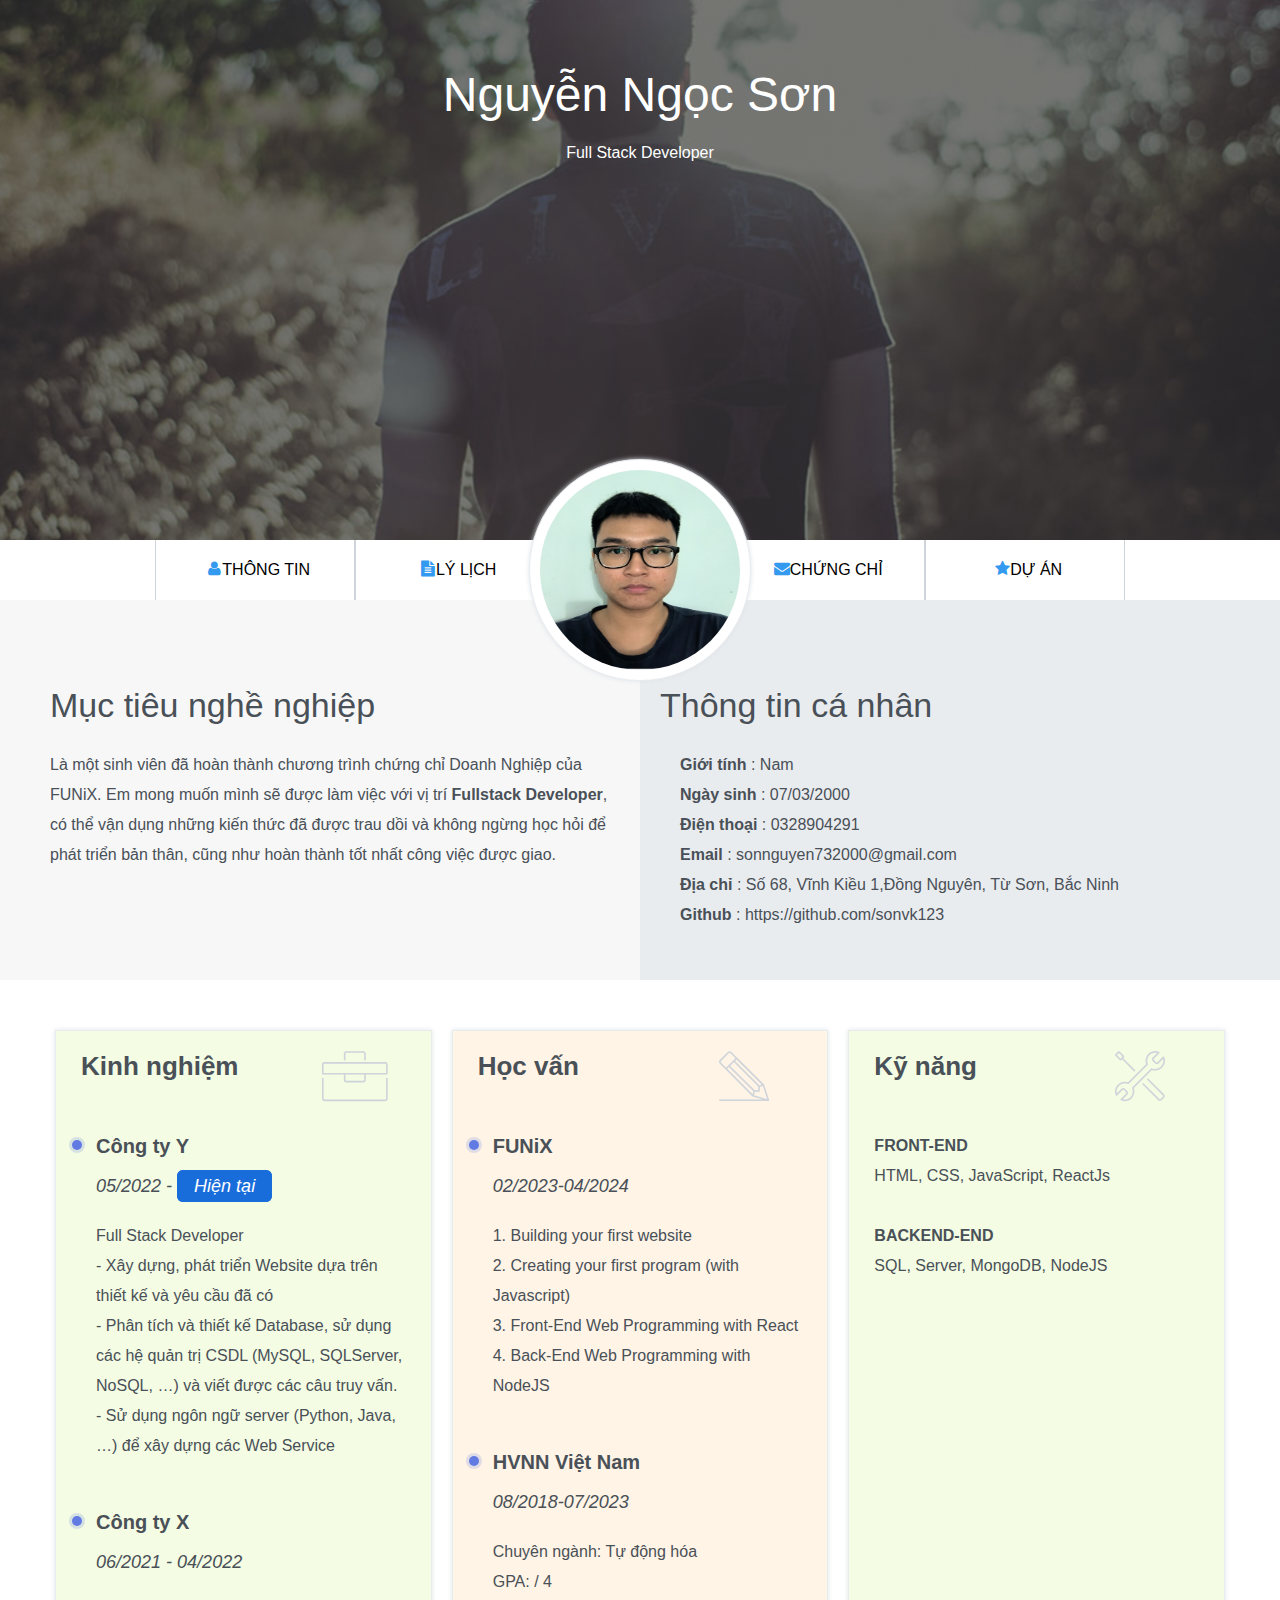
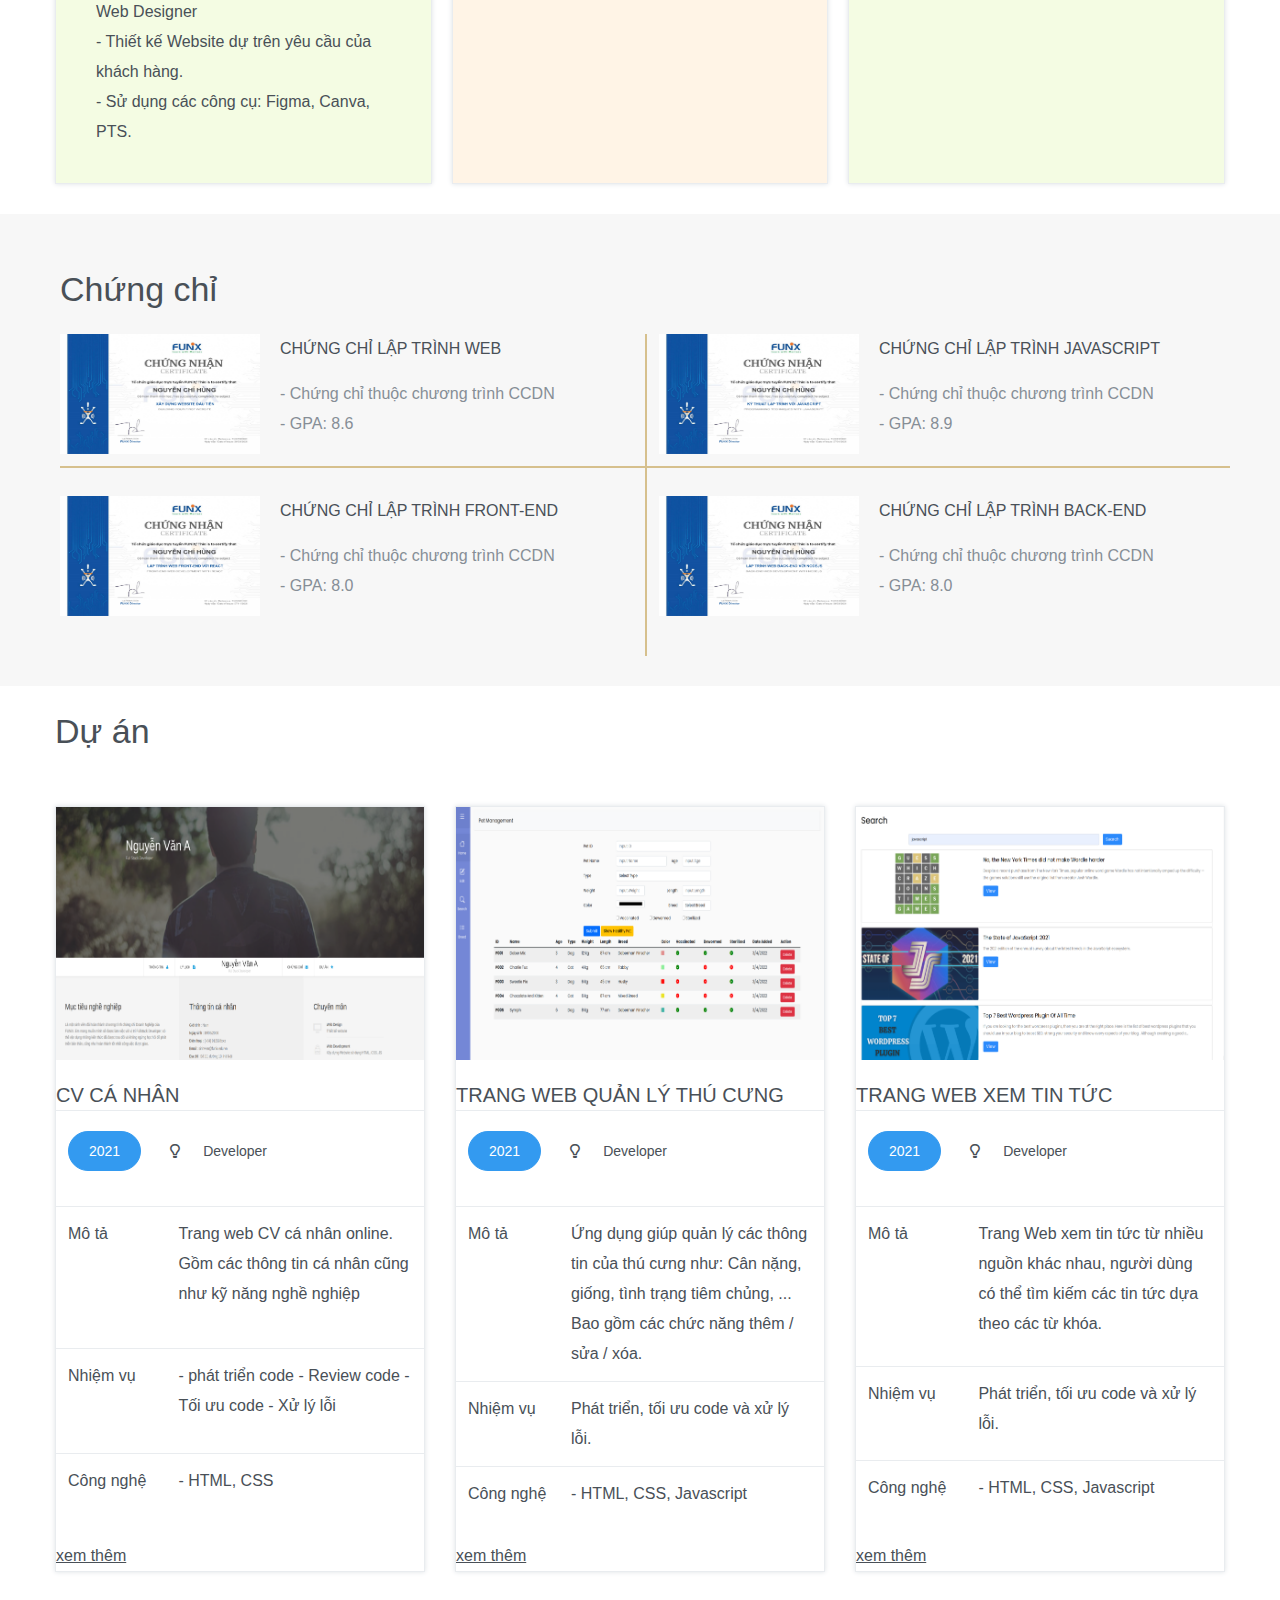
==== commit d5b452a5: "add" ====
--- a/index.html
+++ b/index.html
@@ -1,41 +1,38 @@
 <!DOCTYPE html>
 <html lang="en">
-  <head>
-    <meta charset="UTF-8" />
-    <meta http-equiv="X-UA-Compatible" content="IE=edge" />
-    <meta name="viewport" content="width=device-width, initial-scale=1.0" />
-    <link
-    rel="stylesheet"
-    href="https://cdn.jsdelivr.net/npm/bootstrap-icons@1.3.0/font/bootstrap-icons.css"/>
-    <link 
-    href="https://cdn.jsdelivr.net/npm/bootstrap@5.0.2/dist/css/bootstrap.min.css" 
-    rel="stylesheet" 
-    integrity="sha384-EVSTQN3/azprG1Anm3QDgpJLIm9Nao0Yz1ztcQTwFspd3yD65VohhpuuCOmLASjC" 
-    crossorigin="anonymous">
-    <meta name="viewport" content="width=device-width, initial-scale=1.0">
-    <link rel="stylesheet" href="./css/font.css" />
-    <link rel="stylesheet" href="./css/laptop.css" />
-    <link rel="stylesheet" href="./css/tablet.css" />
-    <link rel="stylesheet" href="./css/mobile.css" />
-    <title>Assignment 03</title>
+
+<head>
+  <meta charset="UTF-8" />
+  <meta http-equiv="X-UA-Compatible" content="IE=edge" />
+  <meta name="viewport" content="width=device-width, initial-scale=1.0" />
+  <link rel="stylesheet" href="https://cdn.jsdelivr.net/npm/bootstrap-icons@1.3.0/font/bootstrap-icons.css" />
+  <link href="https://cdn.jsdelivr.net/npm/bootstrap@5.0.2/dist/css/bootstrap.min.css" rel="stylesheet"
+    integrity="sha384-EVSTQN3/azprG1Anm3QDgpJLIm9Nao0Yz1ztcQTwFspd3yD65VohhpuuCOmLASjC" crossorigin="anonymous">
+  <meta name="viewport" content="width=device-width, initial-scale=1.0">
+  <link rel="stylesheet" href="./css/font.css" />
+  <link rel="stylesheet" href="./css/laptop.css" />
+  <link rel="stylesheet" href="./css/tablet.css" />
+  <link rel="stylesheet" href="./css/mobile.css" />
+  <title>Digital CV</title>
   </head>
-  <body class="position-relative">
-    <div id="banner">
-      <div class="banner-text">
-        <h1 class="banner-name">Nguyễn Ngọc Sơn</h1>
-        <span class="banner-job">Full Stack Developer</span>
-      </div>
+
+<body class="position-relative">
+  <div id="banner">
+    <div class="banner-text">
+      <h1 class="banner-name">Nguyễn Ngọc Sơn</h1>
+      <span class="banner-job">Full Stack Developer</span>
     </div>
+  </div>
   <!-- Navbar -->
-    <section id="nav-bar">
-      <nav class="container">
-        <div class="user">
-          <span class="nav-bar-icon icon-user"></span>
-          <a href="#about" >THÔNG TIN</a>
+  <section id="nav-bar">
+    <nav class="container">
+      <div class="user">
+        <span class="nav-bar-icon icon-user"></span>
+        <a href="#about">THÔNG TIN</a>
         </div>
         <div class="doc-text-inv">
           <span class="nav-bar-icon icon-doc-text-inv"></span>
-          <a href="#personal-info" >LÝ LỊCH</a>
+        <a href="#personal-info">LÝ LỊCH</a>
         </div>
         <div class="mail-alt">
           <span class="nav-bar-icon icon-mail-alt"></span>
@@ -43,242 +40,180 @@
         </div>
         <div class="star-1">
           <span class="nav-bar-icon icon-star-1"></span>
-          <a href="#project" >DỰ ÁN</a>
+        <a href="#project">DỰ ÁN</a>
         </div>
         <!-- <div>
           <p class="name">Nguyễn Ngọc Sơn</p>
           <p class="job">Full Stack Developer</p>
-        </div> -->   
-      
-        <img class="default-avatar" src="images/default-avatar.png" alt="Ảnh cá nhân" />
+        </div> -->
+      <img class="default-avatar" src="images/default-avatar.png" alt="Ảnh cá nhân" />
       </nav>
-    </section>
-
-    <section id="about" class="bg-grey">
-      <div class="container">
-        <div id="target">
-          <h1 class="section-title">Mục tiêu nghề nghiệp</h1>
-          <p>
-            Là một sinh viên đã hoàn thành chương trình chứng chỉ Doanh Nghiệp
-            của FUNiX. Em mong muốn mình sẽ được làm việc với vị trí
-            <b>Fullstack Developer</b>, có thể vận dụng những kiến thức đã được
-            trau dồi và không ngừng học hỏi để phát triển bản thân, cũng như
-            hoàn thành tốt nhất công việc được giao.
-          </p>
-        </div>
-        <div id="personal-info">
-          <h1 class="section-title">Thông tin cá nhân</h1>
-          <div class="about-info">
-            <p> <span>Giới tính</span> : Nam </p>
-            <p> <span>Ngày sinh</span> : 07/03/2000 </p>
-            <p> <span>Điện thoại</span> : (+84) 0328904291 </p>
-            <p> <span>Email</span> : sonnnfx21638@funix.edu.vn </p>
-            <p> <span>Địa chỉ</span> : Số 68, Vĩnh Kiều 1,Đồng Nguyên, Từ Sơn, Bắc
-              Ninh </p>            
-            <p> <span>Website</span> : https://abc.tech </p>
-            </div>
-          <div class="icon">
-            <a class="icon-twitter" href="#"></a>
-            <a class="icon-facebook" href="https://www.facebook.com/S07032000"></a>
-            <a class="icon-gplus" href="#"></a>
-            <a class="icon-linkedin" href="#"></a>           
-          </div>
-          
-        </div>
-      </div>
-    </section>
-
-    <section id="job-info">
-      <div class="container">
-        <div style="margin-top: 20px" class="job-info-item">
-          <h1>Kinh nghiệm</h1>
-          <p class="job-icon ic-toolbox"></p>
-          <ol class="form_knvl">  
-            <li>
-              <p class="from">Công ty Y</p>      
-            <p class="time">05/2022 - <span class="now">Hiện tại</span></p>            
+      </section>
+
+  <section id="about" class="bg-grey">
+    <div class="container">
+      <div id="target">
+        <h1 class="section-title">Mục tiêu nghề nghiệp</h1>
+        <p>
+          Là một sinh viên đã hoàn thành chương trình chứng chỉ Doanh Nghiệp
+          của FUNiX. Em mong muốn mình sẽ được làm việc với vị trí
+          <b>Fullstack Developer</b>, có thể vận dụng những kiến thức đã được
+          trau dồi và không ngừng học hỏi để phát triển bản thân, cũng như
+          hoàn thành tốt nhất công việc được giao.
+        </p>
+      </div>
+      <div id="personal-info">
+        <h1 class="section-title">Thông tin cá nhân</h1>
+        <div class="about-info">
+          <p> <span>Giới tính</span> : Nam </p>
+          <p> <span>Ngày sinh</span> : 07/03/2000 </p>
+          <p> <span>Điện thoại</span> : 0328904291 </p>
+          <p> <span>Email</span> : sonnguyen732000@gmail.com </p>
+          <p> <span>Địa chỉ</span> : Số 68, Vĩnh Kiều 1,Đồng Nguyên, Từ Sơn, Bắc
+            Ninh </p>
+          <p> <span>Github</span> : https://github.com/sonvk123 </p>
+          </div>
+      </div>
+      </div>
+      </section>
+
+  <section id="job-info">
+    <div class="container">
+      <div style="margin-top: 20px" class="job-info-item">
+        <h1>Kinh nghiệm</h1>
+        <p class="job-icon ic-toolbox"></p>
+        <ol class="form_knvl">
+          <li>
+            <p class="from">Công ty Y</p>
+            <p class="time">05/2022 - <span class="now">Hiện tại</span></p>
             <p>Full Stack Developer</p>
-              <p>
-                - Xây dựng, phát triển Website dựa trên thiết kế và yêu cầu đã
-                có
-              </p>
-              <p>
-                - Phân tích và thiết kế Database, sử dụng các hệ quản trị CSDL
-                (MySQL, SQLServer, NoSQL, …) và viết được các câu truy vấn.
-              </p>
-              <p>
-                - Sử dụng ngôn ngữ server (Python, Java, …) để xây dựng các Web
-                Service
-              </p>     
+            <p>
+              - Xây dựng, phát triển Website dựa trên thiết kế và yêu cầu đã
+              có
+            </p>
+            <p>
+              - Phân tích và thiết kế Database, sử dụng các hệ quản trị CSDL
+              (MySQL, SQLServer, NoSQL, …) và viết được các câu truy vấn.
+            </p>
+            <p>
+              - Sử dụng ngôn ngữ server (Python, Java, …) để xây dựng các Web
+              Service
+            </p>
             </li>
             <li>
-              <p class="from">Công ty X</p>                 
+              <p class="from">Công ty X</p>
               <p class="time">06/2021 - 04/2022</p>
               <p>Web Designer</p>
               <p>- Thiết kế Website dự trên yêu cầu của khách hàng.</p>
               <p>- Sử dụng các công cụ: Figma, Canva, PTS.</p>
             </li>
-          </ol>
-
-        </div>
-        <div style="margin-top: 20px" class="job-info-item">
-          <h1>Học vấn</h1>
-          <p class="job-icon ic-pencil"></p>
-          <ol class="form_knvl">  
-            <li>
-              <p class="from">FUNiX</p>          
-              <p class="time">02/2023-08/2023</p>                      
-              <p>Tốt nghiệp chứng chỉ doanh nghiệp nhánh Fullstack.</p>
-              <p>GPA: 9 / 10</p>  
+            </ol>
+
+      </div>
+      <div style="margin-top: 20px" class="job-info-item">
+        <h1>Học vấn</h1>
+        <p class="job-icon ic-pencil"></p>
+        <ol class="form_knvl">
+          <li>
+            <p class="from">FUNiX</p>
+            <p class="time">02/2023-04/2024</p>
+            <p> 1. Building your first website </p>
+            <p> 2. Creating your first program (with Javascript) </p>
+            <p> 3. Front-End Web Programming with React </p>
+            <p> 4. Back-End Web Programming with NodeJS </p>
             </li>
             <li>
-              <p class="from">HVNN Việt Nam</p>                  
-              <p class="time">08/2018-07/2023</p>                     
+              <p class="from">HVNN Việt Nam</p>
+              <p class="time">08/2018-07/2023</p>
               <p>Chuyên ngành: Tự động hóa</p>
-              <p>GPA: / 4</p> 
-            </li>                        
-          </ol>
-        </div>
-        <div style="margin-top: 20px" class="job-info-item">
-          <h1>Hoạt động</h1>
-          <p class="job-icon ic-toolbox"></p>
-          <ol class="form_knvl">  
-            <li>
-              <p class="from">Khoa học kỹ thuật</p>
-              <p class="time">03/2019 - 05/2019</p>            
-              <p>Giải khuyến khích</p>
-              <p>Đề tài: đo nhiệt độ, độ ẩm trong phòng</p> 
-            </li>
-            <li>
-              <p class="from">Câu lạc bộ Z</p>                               
-              <p class="time">08/2019 - 08/2020</p>                      
-              <p>Trưởng ban chuyên môn.</p>
-            </li>
-          </ol>                                   
-        </div>
-        <div style="margin-top: 20px" class="job-info-item">
-          <h1>Sở thích</h1>
-          <p class="job-icon ic-telescope"></p>
-          <div class="section-content">
+              <p>GPA: / 4</p>
+              </li>
+              </ol>
+      </div>
+      <div style="margin-top: 20px" class="job-info-item">
+        <h1>Kỹ năng</h1>
+        <p class="job-icon ic-tools-2"></p>
+        <div>
+          <div class="form_kn">
             <div>
-              <p class="job-info-icon ic-hotairballoon"></p>
-              <p>Du lịch</p>
+              <p class="skill">FRONT-END</p>
             </div>
+          </div>
+          <p>HTML, CSS, JavaScript, ReactJs</p>
+          <div class="form_kn">
             <div>
-              <p class="job-info-icon ic-strategy"></p>
-              <p>Chơi game</p>
+              <p class="skill">BACKEND-END</p>
             </div>
-            <div>
-              <p class="job-info-icon ic-basket"></p>
-              <p>Nấu ăn</p>
-            </div>
-            <div>
-              <p class="job-info-icon ic-megaphone"></p>
-              <p>Nghe nhạc</p>
-            </div>                    
-          </div>
-        </div>
-        <div style="margin-top: 20px" class="job-info-item">
-          <h1>Ngôn ngữ</h1>
-          <p class="job-icon ic-mic"></p>
-          <div>
-            <p class="skill">English</p>
-            <span class="span-1"></span>
-            <span class="span-1"></span>
-            <span class="span-1"></span>
-          </div>
-          
-        </div>
-        <div style="margin-top: 20px" class="job-info-item">
-          <h1>Kỹ năng</h1>
-          <p class="job-icon ic-tools-2"></p>
-          <div>
-           <div class="form_kn">
-            <div>
-              <p class="skill">HTML/CSS : Fundamental</p>
-            </div>
-           </div>
-           <span class="span"></span>
-           <span class="span"></span>
-           <span class="span-1"></span>
-           <div class="form_kn">              
-                <p class="skill">Javascript: Intermediate</p>                                                       
-           </div>
-           <span class="span"></span>
-           <span class="span-1"></span>
-           <span class="span-1"></span>
-           <div class="form_kn">             
-                  <p class="skill">NodeJS: Intermediate</p>               
-           </div>
-           <span class="span"></span>
-           <span class="span-1"></span>
-           <span class="span-1"></span>
-           <div class="form_kn">
-                  <p class="skill">Bootstrap 5: Fundamental</p>
-           </div>
-           <span class="span"></span>
-           <span class="span-1"></span>
-           <span class="span-1"></span>
-          </div>
-        </div>
-      </div>
-    </section>
-    <section id="certificate" class="bg-grey">
-      <div class="container">
-        <h1 class="section-title">Chứng chỉ - Giải thưởng</h1>
-        <div class="cc-gt WEB">
-          <div>
-            <img class="bg-grey-img" src="images/Cert_WEB.png"  alt="chứng chỉWEB - FUNIX" />
-          </div>
-          <div class="text">        
-          <p>CHỨNG CHỈ LẬP TRÌNH WEB - FUNIX</p>
+          </div>
+          <p>SQL, Server, MongoDB, NodeJS </p>
+          </div>
+          </div>
+          </div>
+          </section>
+          <section id="certificate" class="bg-grey">
+            <div class="container">
+      <h1 class="section-title">Chứng chỉ</h1>
+      <div class="cc-gt WEB">
+        <div>
+          <img class="bg-grey-img" src="images/Cert_WEB.jpg" alt="chứng chỉ WEB" />
+          </div>
+          <div class="text">
+          <p>CHỨNG CHỈ LẬP TRÌNH WEB</p>
           <div class="text_01">
             <p> - Chứng chỉ thuộc chương trình CCDN</p>
             <p> - GPA: 8.6</p>
           </div>
-          </div>
+        </div>
         </div>
         <div class="cc-gt JAVASCRIPT">
           <div>
-            <img class="bg-grey-img" src="images/Cert_DBI.png"  alt="chứng chỉ JAVASCRIPT - FUNIX" />
-          </div>
-          <div class="text">         
-          <p>CHỨNG CHỈ LẬP TRÌNH JAVASCRIPT - FUNIX</p>
+          <img class="bg-grey-img" src="images//Cert_PRF.jpg" alt="chứng chỉ JAVASCRIPT" />
+          </div>
+          <div class="text">
+          <p>CHỨNG CHỈ LẬP TRÌNH JAVASCRIPT</p>
           <div class="text_01">
             <p> - Chứng chỉ thuộc chương trình CCDN</p>
             <p> - GPA: 8.9</p>
           </div>
-          </div>
-        </div>
-        <div class="cc-gt DATABASE">
-          <div>
-            <img class="bg-grey-img" src="images/Cert_PRF.png"  alt="chứng chỉ DATABASE - FUNIX" />
-          </div>
-          <div class="text">          
-          <p>CHỨNG CHỈ LẬP TRÌNH DATABASE - FUNIX</p>
+        </div>
+        </div>
+      <div class="cc-gt FRONTEND">
+        <div>
+          <img class="bg-grey-img" src="images/Cert_RJS.jpg" alt="chứng chỉ FRONT-END" />
+          </div>
+          <div class="text">
+          <p>CHỨNG CHỈ LẬP TRÌNH FRONT-END</p>
           <div class="text_01">
             <p> - Chứng chỉ thuộc chương trình CCDN</p>
             <p> - GPA: 8.0</p>
           </div>
-          </div>
-        </div>
-      </div>     
-    </section>
-
-    <section id="project">
-      <div class="container">
-        <h1 class="section-title">Dự án</h1>     
+        </div>
+        </div>
+        <div class="cc-gt BACKEND">
+          <div>
+            <img class="bg-grey-img" src="images/Cert_NJS.jpg" alt="chứng chỉ BACK-END" />
+          </div>
+          <div class="text">
+            <p>CHỨNG CHỈ LẬP TRÌNH BACK-END</p>
+            <div class="text_01">
+              <p> - Chứng chỉ thuộc chương trình CCDN</p>
+              <p> - GPA: 8.0</p>
+          </div>
+        </div>
+      </div>
+      </section>
+
+  <section id="project">
+    <div class="container">
+      <h1 class="section-title">Dự án</h1>
       <div class="cv">
-        <img class= "project-img" src="images/project_1.png" alt="Ảnh project_1" />
+        <img class="project-img" src="images/project_1.png" alt="Ảnh project_1" />
         <div class="web">
           <p>CV CÁ NHÂN</p>
         </div>
         <div class="info">
           <span class="year">2021</span>
-          <div>
-            <span class="icon-user-1"></span>
-            <span>FUNIX</span>
-          </div>
+
           <div>
             <span class="icon-lamp"></span>
             <span>Developer</span>
@@ -287,14 +222,14 @@
         <table>
           <tr>
             <td style="width:30%">Mô tả</td>
-            <td >Trang web CV cá nhân online. Gồm các thông tin cá nhân cũng như kỹ năng nghề nghiệp</td>            
-          </tr>
-          <tr>           
+            <td>Trang web CV cá nhân online. Gồm các thông tin cá nhân cũng như kỹ năng nghề nghiệp</td>
+          </tr>
+          <tr>
             <td>Nhiệm vụ</td>
-            <td>- phát triển code - Review code - Tối ưu code - Xử lý lỗi</td>           
-          </tr>
-          <tr>
-            <td >Công nghệ</td>
+            <td>- phát triển code - Review code - Tối ưu code - Xử lý lỗi</td>
+          </tr>
+          <tr>
+            <td>Công nghệ</td>
             <td>- HTML, CSS</td>
           </tr>
         </table>
@@ -303,16 +238,13 @@
         </div>
       </div>
       <div class="qltc">
-        <img class= "project-img" src="images/project_2.png" alt="Ảnh trang web quản lý thú cưng"/>       
+        <img class="project-img" src="images/project_2.png" alt="Ảnh trang web quản lý thú cưng" />
         <div class="web">
           <p>TRANG WEB QUẢN LÝ THÚ CƯNG</p>
         </div>
         <div class="info">
           <span class="year">2021</span>
-          <div>
-            <span class="icon-user-1"></span>
-            <span>FUNIX</span>
-          </div>
+
           <div>
             <span class="icon-lamp"></span>
             <span>Developer</span>
@@ -320,12 +252,13 @@
         </div>
         <table>
           <tr>
-            <td style="width:28%">Mô tả</td>           
-            <td>Ứng dụng giúp quản lý các thông tin của thú cưng như: Cân nặng, giống, tình trạng tiêm chủng, ... Bao gồm các chức năng thêm / sửa / xóa.</td>            
-          </tr>
-          <tr>           
+            <td style="width:28%">Mô tả</td>
+            <td>Ứng dụng giúp quản lý các thông tin của thú cưng như: Cân nặng, giống, tình trạng tiêm chủng, ... Bao
+              gồm các chức năng thêm / sửa / xóa.</td>
+          </tr>
+          <tr>
             <td>Nhiệm vụ</td>
-            <td>Phát triển, tối ưu code và xử lý lỗi.</td>           
+            <td>Phát triển, tối ưu code và xử lý lỗi.</td>
           </tr>
           <tr>
             <td>Công nghệ</td>
@@ -335,31 +268,28 @@
         <a href="digital-cv.html" target="_blank">xem thêm</a>
       </div>
       <div class="xtt">
-        <img class= "project-img" src="images/project_3.png" alt="Ảnh trang web xem tin tức"/>
+        <img class="project-img" src="images/project_3.png" alt="Ảnh trang web xem tin tức" />
         <div class="web">
           <p>TRANG WEB XEM TIN TỨC</p>
         </div>
         <div class="info">
           <span class="year">2021</span>
-          <div>
-            <span class="icon-user-1"></span>
-            <span>FUNIX</span>
-          </div>
+
           <div>
             <span class="icon-lamp"></span>
             <span>Developer</span>
           </div>
-          
+
         </div>
         <table>
           <tr>
             <td style="width:30%">Mô tả</td>
             <td> Trang Web xem tin tức từ nhiều nguồn khác
-            nhau, người dùng có thể tìm kiếm các tin tức dựa theo các từ khóa.</td>            
-          </tr>
-          <tr>           
+              nhau, người dùng có thể tìm kiếm các tin tức dựa theo các từ khóa.</td>
+          </tr>
+          <tr>
             <td>Nhiệm vụ</td>
-            <td>Phát triển, tối ưu code và xử lý lỗi.</td>           
+            <td>Phát triển, tối ưu code và xử lý lỗi.</td>
           </tr>
           <tr>
             <td>Công nghệ</td>
@@ -368,30 +298,27 @@
         </table>
         <a href="digital-cv.html" target="_blank">xem thêm</a>
       </div>
-    
-  
-      </div>
     </div>
-    </section>
-
-    <section id="footer" class="bg-grey">
+    </div>
+  </section>
+
+  <!-- <section id="footer" class="bg-grey">
       <div class="container">
         <a href="https://www.facebook.com/S07032000" class="icon-footer icon-facebook-circled"></a>
         <a href="https://www.facebook.com/S07032000">Facebook</a>
         <a href="#" class="icon-footer icon-linkedin-circled"></a>
         <a href="#">Linkedin</a>
         <a href="https://github.com/sonvk123" class="icon-footer icon-github-circled"></a>
-        <a href="https://github.com/sonvk123">Github</a>  
+        <a href="https://github.com/sonvk123">Github</a>
         <a href="#" class="position-absolute bottom-0 end-0">
           <i class="bi-arrow-up-circle h1"></i>
-        </a> 
-      </div>     
-    </section>
-    <script
-      src="https://cdn.jsdelivr.net/npm/bootstrap@5.1.3/dist/js/bootstrap.bundle.min.js"
-      integrity="sha384-ka7Sk0Gln4gmtz2MlQnikT1wXgYsOg+OMhuP+IlRH9sENBO0LRn5q+8nbTov4+1p"
-      crossorigin="anonymous"
-    ></script>
-    
-  </body>
-</html>
+        </a>
+        </div>
+  </section> -->
+  <script src="https://cdn.jsdelivr.net/npm/bootstrap@5.1.3/dist/js/bootstrap.bundle.min.js"
+    integrity="sha384-ka7Sk0Gln4gmtz2MlQnikT1wXgYsOg+OMhuP+IlRH9sENBO0LRn5q+8nbTov4+1p"
+    crossorigin="anonymous"></script>
+
+</body>
+
+</html>--- a/css/laptop.css
+++ b/css/laptop.css
@@ -311,15 +311,25 @@
   height: 100%;
 }
 
+.WEB {
+  border-bottom: 2px solid #d6c08d;
+}
 .JAVASCRIPT {
   padding-left: 12px;
   border-left: 2px solid #d6c08d;
-}
-.DATABASE {
-  grid-column: 1 / 3;
-  padding-top: 50px;
-  border-top: 2px solid #d6c08d;
-}
+  border-bottom: 2px solid #d6c08d;
+}
+
+.FRONTEND {
+  padding-top: 30px;
+}
+
+.BACKEND {
+  padding-left: 12px;
+  border-left: 2px solid #d6c08d;
+  padding-top: 30px;
+}
+
 .text {
   font-size: 16px;
   margin-bottom: 10px;
@@ -340,6 +350,7 @@
   grid-template-columns: 1fr 1fr 1fr;
   gap: 30px;
 }
+
 #project > .container h1 {
   grid-column: 1 / 4;
 }
@@ -424,16 +435,14 @@
   margin-right: 34px;
 }
 
-.grid-4{
-  display: grid;
-  grid-template-columns: repeat(4,1fr);
-}
-
-@media(max-width:768px){
-  .grid-4{
+.grid-4 {
+  display: grid;
+  grid-template-columns: repeat(4, 1fr);
+}
+
+@media (max-width: 768px) {
+  .grid-4 {
     display: grid;
-    grid-template-columns: repeat(2,1fr);
+    grid-template-columns: repeat(2, 1fr);
   }
-
-}
-
+}
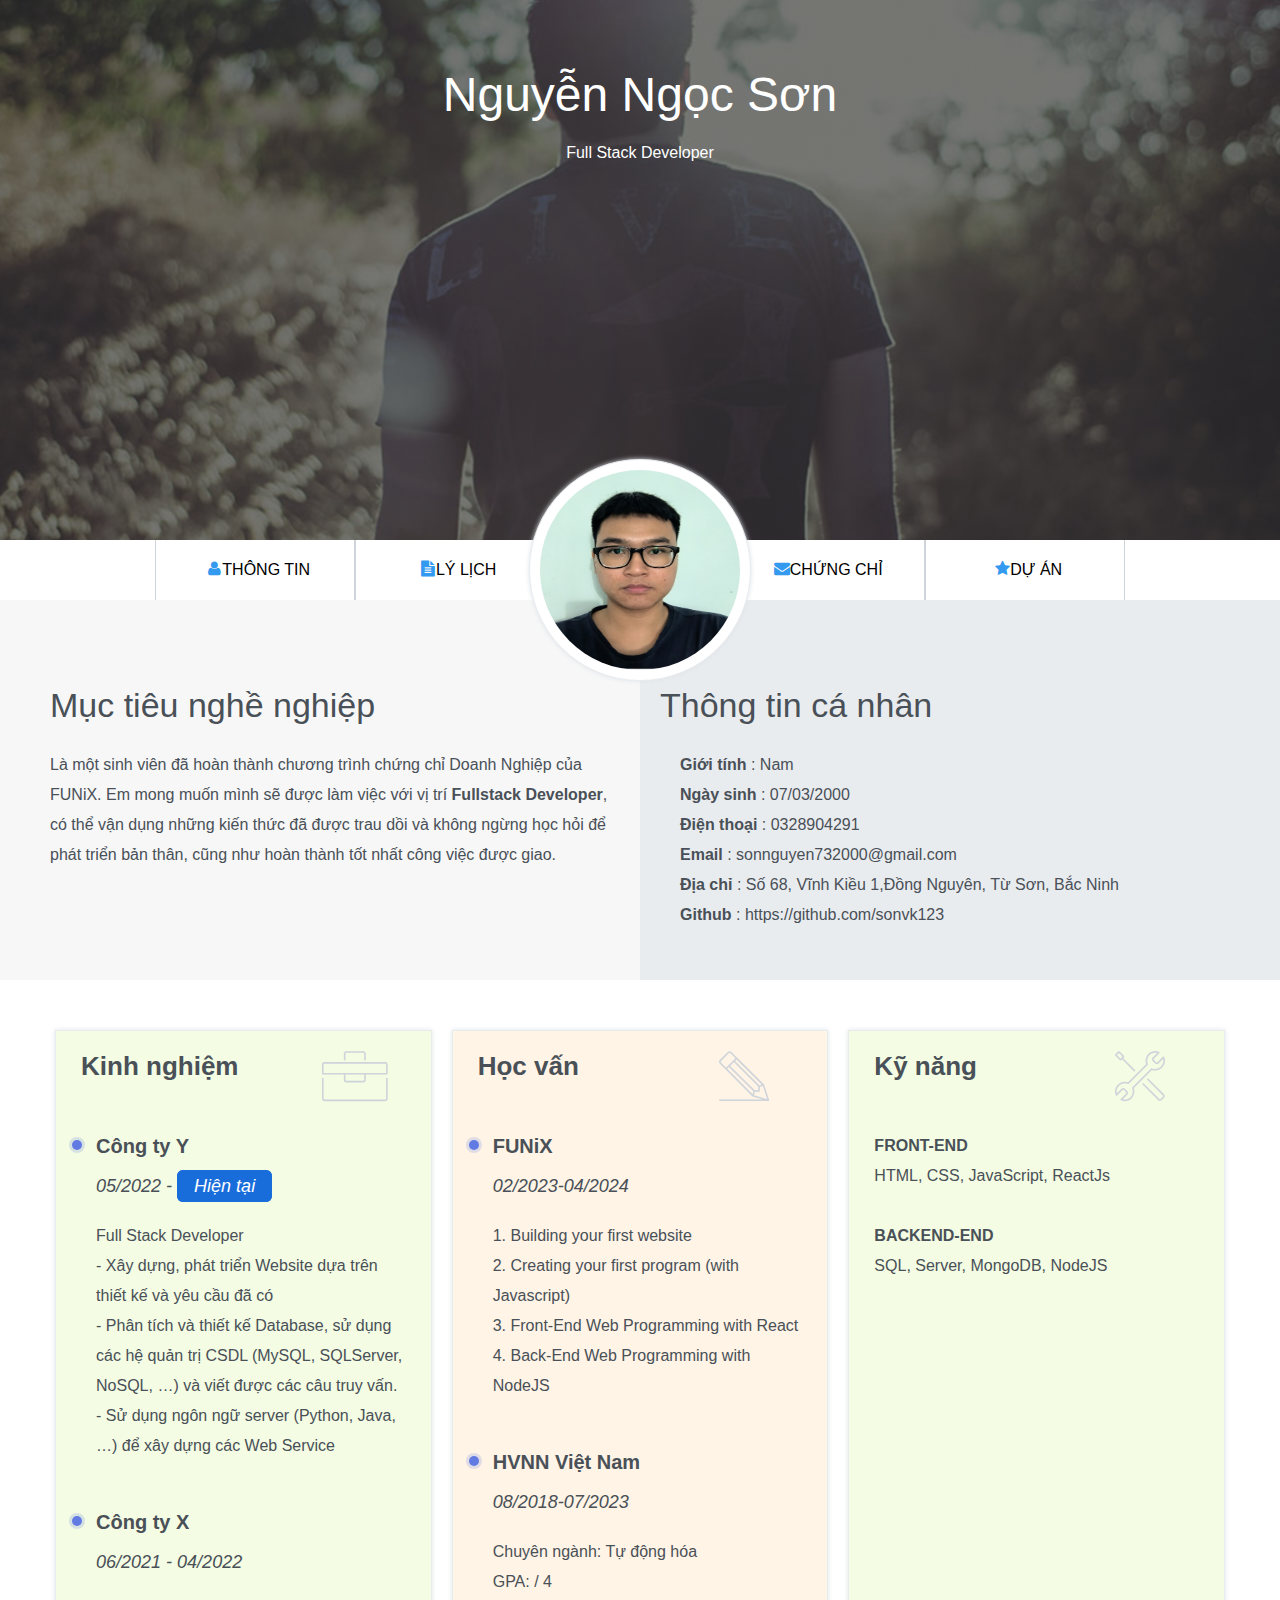
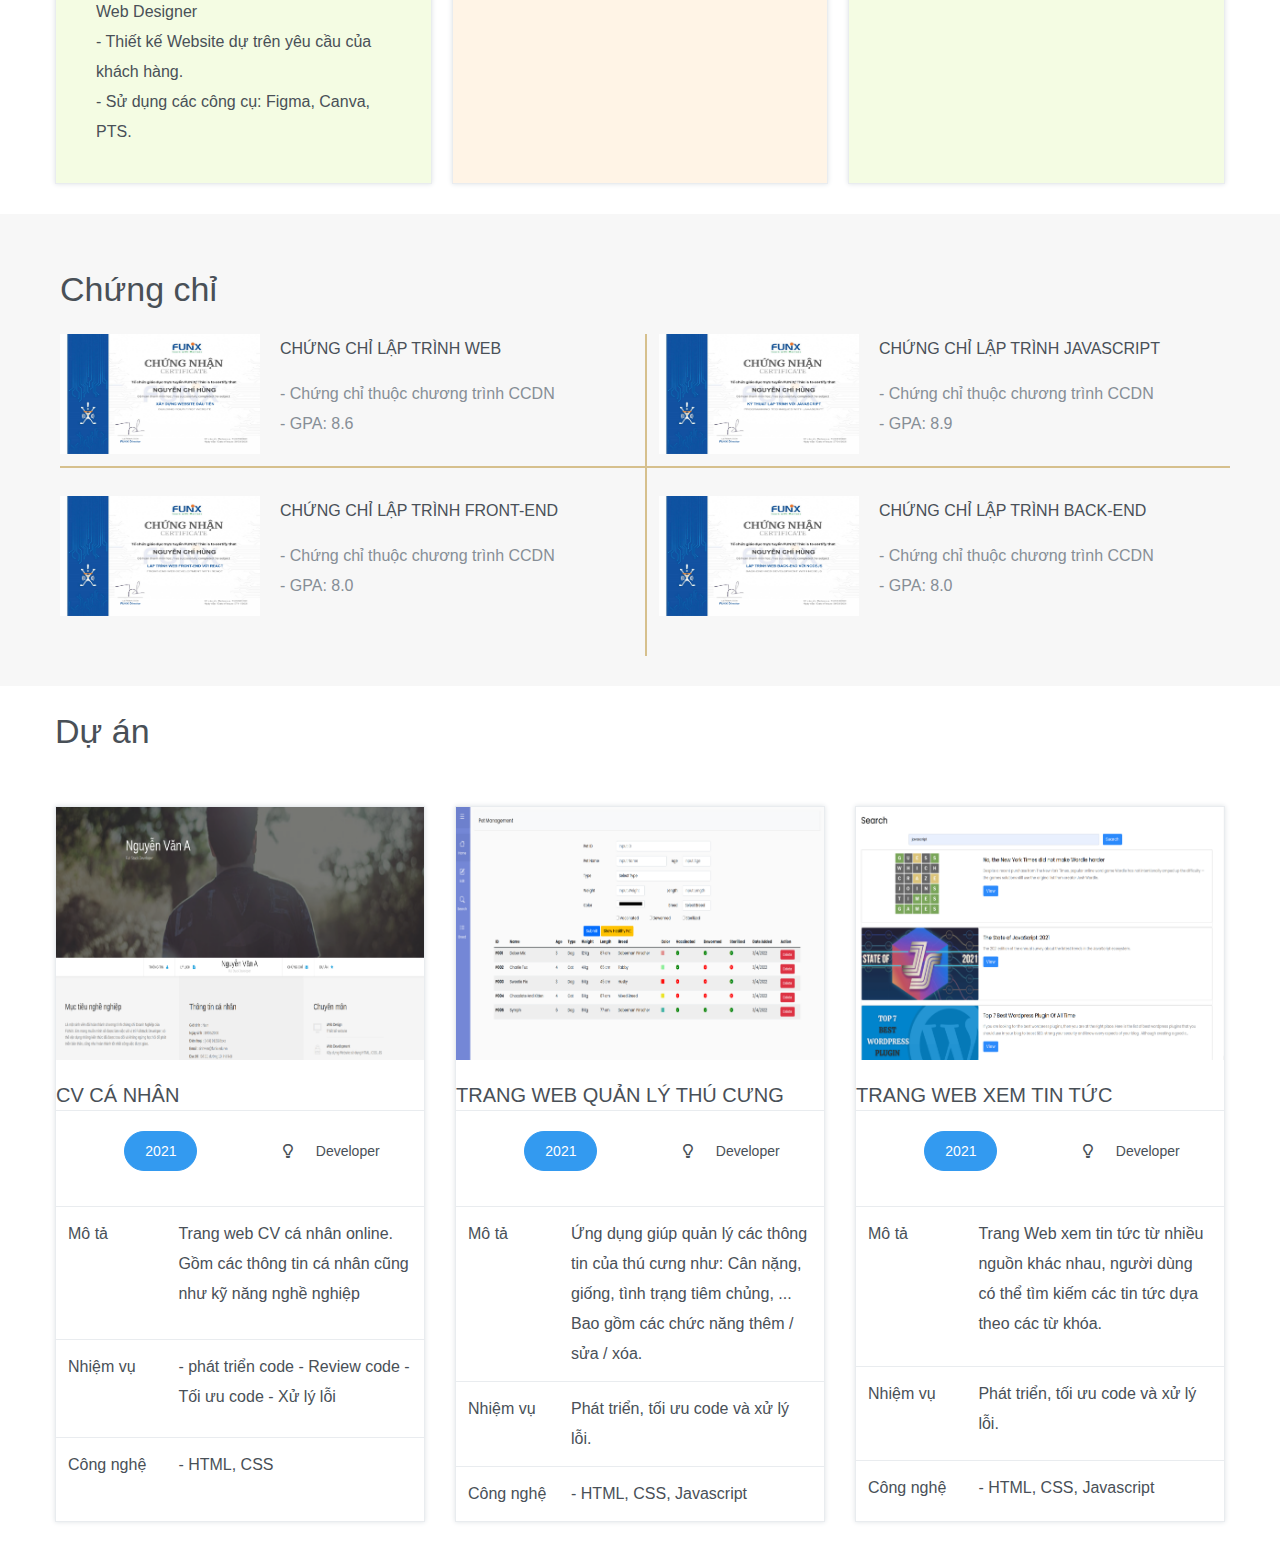
==== commit 975e4bda: "m" ====
--- a/index.html
+++ b/index.html
@@ -234,7 +234,7 @@
           </tr>
         </table>
         <div>
-          <a href="digital-cv.html" target="_blank">xem thêm</a>
+
         </div>
       </div>
       <div class="qltc">
@@ -265,7 +265,6 @@
             <td>- HTML, CSS, Javascript</td>
           </tr>
         </table>
-        <a href="digital-cv.html" target="_blank">xem thêm</a>
       </div>
       <div class="xtt">
         <img class="project-img" src="images/project_3.png" alt="Ảnh trang web xem tin tức" />
@@ -274,12 +273,10 @@
         </div>
         <div class="info">
           <span class="year">2021</span>
-
           <div>
             <span class="icon-lamp"></span>
             <span>Developer</span>
           </div>
-
         </div>
         <table>
           <tr>
@@ -296,7 +293,6 @@
             <td>- HTML, CSS, Javascript</td>
           </tr>
         </table>
-        <a href="digital-cv.html" target="_blank">xem thêm</a>
       </div>
     </div>
     </div>
--- a/css/laptop.css
+++ b/css/laptop.css
@@ -379,6 +379,7 @@
   width: 100%;
   display: flex;
   align-items: center;
+  justify-content:space-evenly;
   gap: 10px;
   margin: auto;
   padding: 0;
@@ -409,6 +410,7 @@
   background-color: #339af0;
   border: 1px solid #339af0;
   border-radius: 50px;
+  m
 }
 
 /* '''''''' */
